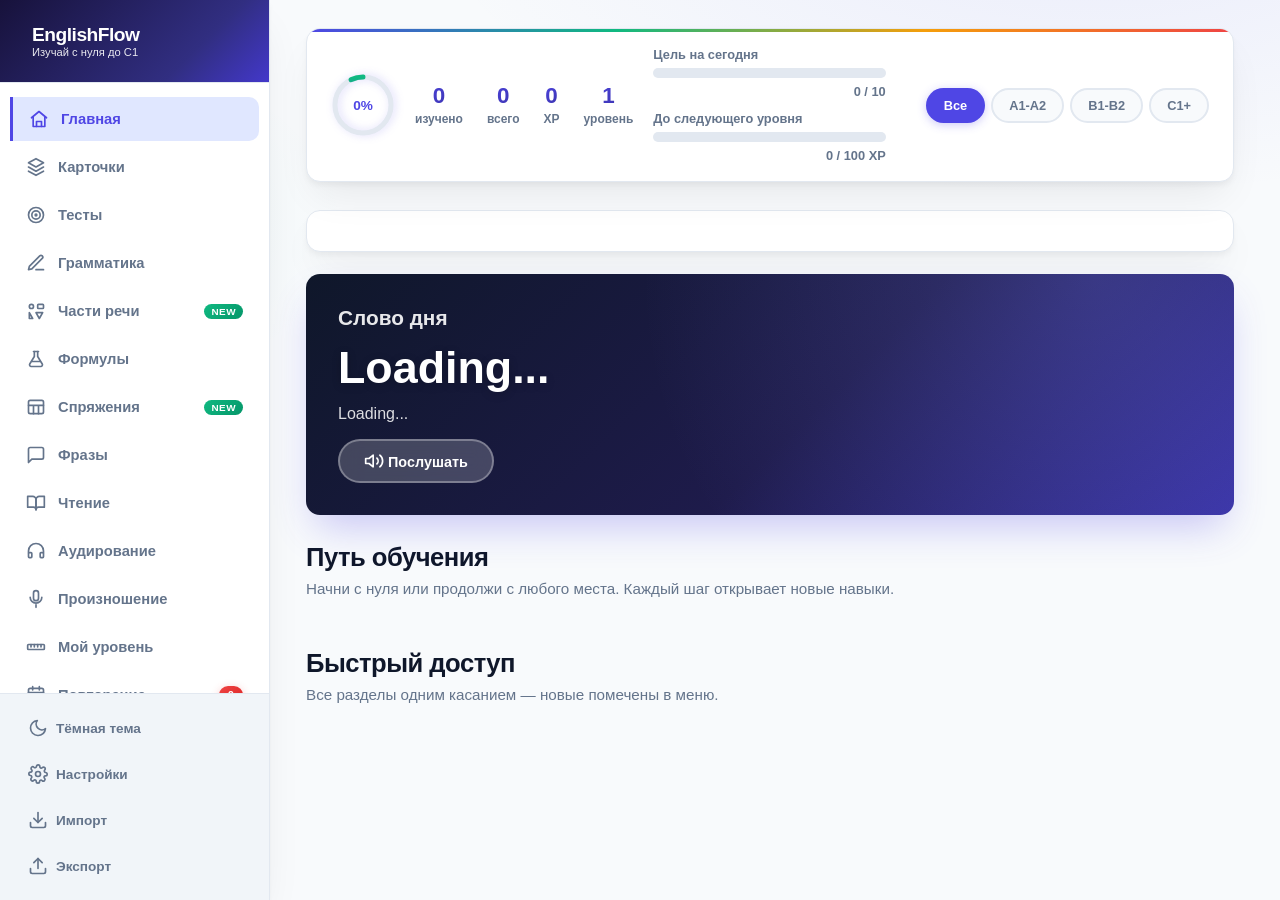
==== index (2).html @ c8889cd7 "Add files via upload" ====
<!DOCTYPE html>
<html lang="ru">
<head>
<meta charset="UTF-8">
<meta name="viewport" content="width=device-width, initial-scale=1.0, maximum-scale=1.0, user-scalable=no">
<title>EnglishFlow Pro — Изучай с нуля до C1</title>
<meta name="theme-color" content="#4f46e5">
<meta name="apple-mobile-web-app-capable" content="yes">
<link rel="manifest" href="[data-uri]">
<style>
:root {
  --bg: #f8fafc; --surface: #ffffff; --surface-hover: #f1f5f9; --border: #e2e8f0;
  --text: #0f172a; --text-secondary: #64748b; --accent: #4f46e5; --accent-light: #e0e7ff;
  --accent-dark: #3730a3; --success: #10b981; --success-light: #d1fae5; --warning: #f59e0b;
  --warning-light: #fef3c7; --danger: #ef4444; --danger-light: #fee2e2; --info: #3b82f6;
  --shadow: 0 4px 6px -1px rgba(0,0,0,0.05), 0 20px 40px -10px rgba(0,0,0,0.08);
  --shadow-lg: 0 12px 32px -12px rgba(0,0,0,0.12); --radius: 14px; --radius-sm: 10px;
  --transition: all 0.25s cubic-bezier(0.4, 0, 0.2, 1);
}
[data-theme="dark"] {
  --bg: #0b1120; --surface: #1e293b; --surface-hover: #334155; --border: #334155;
  --text: #f8fafc; --text-secondary: #94a3b8; --accent: #818cf8; --accent-light: rgba(129,140,248,0.15);
  --accent-dark: #6366f1; --success: #34d399; --success-light: rgba(52,211,153,0.15);
  --warning: #fbbf24; --warning-light: rgba(251,191,36,0.15); --danger: #f87171;
  --danger-light: rgba(248,113,113,0.15); --info: #60a5fa;
  --shadow: 0 4px 6px -1px rgba(0,0,0,0.3), 0 20px 40px -10px rgba(0,0,0,0.4);
  --shadow-lg: 0 20px 50px -12px rgba(0,0,0,0.5);
}
* { margin: 0; padding: 0; box-sizing: border-box; }
html { font-size: 16px; scroll-behavior: smooth; }
body {
  font-family: -apple-system, BlinkMacSystemFont, "Segoe UI", Roboto, "Helvetica Neue", Arial, sans-serif;
  background: var(--bg); color: var(--text); min-height: 100vh; overflow-x: hidden;
  transition: background 0.4s, color 0.4s;
}
#app { display: flex; min-height: 100vh; }

/* Sidebar */
.sidebar {
  width: 270px; background: var(--surface); border-right: 1px solid var(--border);
  display: flex; flex-direction: column; position: fixed; height: 100vh; z-index: 100;
  transition: transform 0.35s cubic-bezier(0.4,0,0.2,1); box-shadow: var(--shadow);
}
.sidebar-brand {
  padding: 24px 20px; display: flex; align-items: center; gap: 12px;
  border-bottom: 1px solid var(--border); background: linear-gradient(135deg, #17123b 0%, #312e81 70%, #4338ca 100%);
  color: white;
}
.brand-icon { font-size: 1.6rem; filter: drop-shadow(0 2px 4px rgba(0,0,0,0.2)); }
.brand-text { font-size: 1.2rem; font-weight: 800; letter-spacing: -0.5px; }
.brand-sub { font-size: 0.7rem; opacity: 0.9; font-weight: 500; }

.nav-links { padding: 14px 10px; flex: 1; overflow-y: auto; }
.nav-link {
  width: 100%; display: flex; align-items: center; gap: 12px; padding: 12px 16px;
  border-radius: var(--radius-sm); border: none; background: transparent;
  color: var(--text-secondary); font-size: 0.92rem; font-weight: 600; cursor: pointer;
  margin-bottom: 4px; transition: var(--transition); position: relative;
}
.nav-link:hover { background: var(--surface-hover); color: var(--text); transform: translateX(4px); }
.nav-link.active { background: var(--accent-light); color: var(--accent); border-left: 3px solid var(--accent); border-radius: 0 var(--radius-sm) var(--radius-sm) 0; }
.nav-link .nav-emoji { font-size: 1.1rem; width: 24px; text-align: center; }
.badge {
  margin-left: auto; background: linear-gradient(135deg, var(--danger), #dc2626);
  color: white; font-size: 0.7rem; padding: 3px 9px; border-radius: 20px; font-weight: 700;
  box-shadow: 0 2px 8px rgba(239,68,68,0.3); animation: pulse 2s infinite;
}
@keyframes pulse { 0%,100%{transform:scale(1)} 50%{transform:scale(1.05)} }

.sidebar-footer {
  padding: 14px; border-top: 1px solid var(--border); display: flex; flex-direction: column; gap: 6px;
  background: var(--surface-hover);
}
.btn-ghost {
  background: transparent; border: none; color: var(--text-secondary); padding: 10px 14px;
  border-radius: var(--radius-sm); font-size: 0.85rem; cursor: pointer; text-align: left;
  transition: var(--transition); font-weight: 600; display: flex; align-items: center; gap: 8px;
}
.btn-ghost:hover { background: var(--surface); color: var(--text); box-shadow: var(--shadow); }

/* Mobile Header */
.mobile-header {
  display: none; position: fixed; top: 0; left: 0; right: 0; height: 60px;
  background: var(--surface); border-bottom: 1px solid var(--border); align-items: center;
  padding: 0 18px; z-index: 90; justify-content: space-between; backdrop-filter: blur(10px);
}
.menu-toggle { background: none; border: none; font-size: 1.5rem; color: var(--text); cursor: pointer; }
.mobile-title { font-weight: 800; font-size: 1.1rem; background: linear-gradient(135deg, var(--accent), var(--accent-dark)); -webkit-background-clip: text; -webkit-text-fill-color: transparent; }
.streak-display { font-weight: 800; color: var(--warning); font-size: 1.1rem; display: flex; align-items: center; gap: 4px; }
.xp-display { font-weight: 800; color: var(--accent); font-size: 0.9rem; background: var(--accent-light); padding: 4px 10px; border-radius: 20px; }

/* Main Content */
.main-content { flex: 1; margin-left: 270px; padding: 28px 36px; max-width: 1000px; }

/* Top Bar */
.top-bar {
  display: flex; align-items: center; gap: 20px; margin-bottom: 28px; padding: 18px 24px;
  background: var(--surface); border-radius: var(--radius); border: 1px solid var(--border);
  box-shadow: var(--shadow); flex-wrap: wrap; position: relative; overflow: hidden;
}
.top-bar::before {
  content: ''; position: absolute; top: 0; left: 0; right: 0; height: 3px;
  background: linear-gradient(90deg, var(--accent), var(--success), var(--warning), var(--danger));
}
@keyframes gradientFlow { 0%{background-position:0% 50%} 100%{background-position:200% 50%} }

.progress-ring-wrapper { position: relative; width: 64px; height: 64px; flex-shrink: 0; }
.progress-ring { transform: rotate(-90deg); filter: drop-shadow(0 2px 4px rgba(79,70,229,0.2)); }
.progress-ring-bg { fill: none; stroke: var(--border); stroke-width: 5; }
.progress-ring-fill { fill: none; stroke: url(#grad1); stroke-width: 5; stroke-linecap: round;
  stroke-dasharray: 163.36; stroke-dashoffset: 163.36; transition: stroke-dashoffset 0.8s cubic-bezier(0.4,0,0.2,1); }
.progress-ring-text { position: absolute; top: 50%; left: 50%; transform: translate(-50%, -50%);
  font-size: 0.85rem; font-weight: 800; color: var(--accent); }

.stats-mini { display: flex; gap: 24px; }
.stats-mini div { text-align: center; }
.stats-mini strong { display: block; font-size: 1.4rem; background: linear-gradient(135deg, var(--accent), var(--accent-dark)); -webkit-background-clip: text; -webkit-text-fill-color: transparent; }
.stats-mini span { font-size: 0.75rem; color: var(--text-secondary); font-weight: 600; }

.daily-goal { flex: 1; min-width: 140px; }
.goal-label { font-size: 0.8rem; color: var(--text-secondary); margin-bottom: 6px; font-weight: 600; }
.goal-bar { height: 10px; background: var(--border); border-radius: 5px; overflow: hidden; position: relative; }
.goal-fill { height: 100%; background: linear-gradient(90deg, var(--accent), var(--success)); width: 0%; transition: width 0.6s ease; border-radius: 5px; position: relative; }
.goal-fill::after { content: none; }
@keyframes shimmer { 0%{transform:translateX(0)} 100%{transform:translateX(100px)} }
.goal-text { font-size: 0.8rem; color: var(--text-secondary); margin-top: 6px; text-align: right; font-weight: 600; }

.level-selector { display: flex; gap: 6px; flex-wrap: wrap; }
.level-btn {
  padding: 8px 16px; border-radius: 24px; border: 2px solid var(--border); background: var(--bg);
  color: var(--text-secondary); font-size: 0.8rem; font-weight: 700; cursor: pointer;
  transition: var(--transition);
}
.level-btn:hover { border-color: var(--accent); color: var(--accent); transform: translateY(-2px); box-shadow: 0 4px 12px rgba(79,70,229,0.15); }
.level-btn.active { background: var(--accent); color: white; border-color: transparent; box-shadow: 0 2px 10px rgba(79,70,229,0.28); }

.hearts-display { display: flex; gap: 3px; align-items: center; font-size: 1.2rem; }
.heart { transition: transform 0.2s; }
.heart.lost { filter: grayscale(1); opacity: 0.3; }

/* Views */
.view { display: none; animation: viewIn 0.4s cubic-bezier(0.4,0,0.2,1); }
.view.active { display: block; }
@keyframes viewIn { from { opacity: 0; transform: translateY(16px) scale(0.98); } to { opacity: 1; transform: translateY(0) scale(1); } }

.section-title { font-size: 1.6rem; font-weight: 800; margin-bottom: 8px; letter-spacing: -0.5px; }
.section-desc { color: var(--text-secondary); margin-bottom: 24px; font-size: 0.95rem; font-weight: 500; }

/* Hero / Word of Day */
.hero-card {
  background: radial-gradient(circle at 85% 0%, rgba(129,140,248,0.22), transparent 55%), linear-gradient(135deg, #0f172a 0%, #1e1b4b 55%, #3730a3 100%);
  border-radius: var(--radius); padding: 32px; color: white; margin-bottom: 28px;
  box-shadow: 0 20px 40px -10px rgba(79,70,229,0.3); position: relative; overflow: hidden;
}
.hero-card::before {
  content: ''; position: absolute; top: -20px; right: -20px; font-size: 8rem; opacity: 0.1;
}
.hero-title { font-size: 1.3rem; font-weight: 700; margin-bottom: 4px; opacity: 0.9; }
.hero-word { font-size: 2.8rem; font-weight: 800; margin: 12px 0; text-shadow: 0 2px 10px rgba(0,0,0,0.2); }
.hero-meta { font-size: 1rem; opacity: 0.85; margin-bottom: 16px; }
.hero-btn {
  background: rgba(255,255,255,0.2); border: 2px solid rgba(255,255,255,0.3); color: white;
  padding: 10px 24px; border-radius: 24px; font-weight: 700; cursor: pointer; backdrop-filter: blur(10px);
  transition: var(--transition); font-size: 0.9rem;
}
.hero-btn:hover { background: rgba(255,255,255,0.3); transform: translateY(-2px); box-shadow: 0 8px 20px rgba(0,0,0,0.2); }

/* Study Path */
.path-container { display: flex; flex-direction: column; gap: 0; margin-bottom: 28px; }
.path-step {
  display: flex; align-items: flex-start; gap: 16px; padding: 16px 20px;
  background: var(--surface); border: 1px solid var(--border); border-radius: var(--radius-sm);
  margin-bottom: 8px; transition: var(--transition); cursor: pointer; position: relative;
}
.path-step:hover { border-color: var(--accent); transform: translateX(6px); box-shadow: var(--shadow); }
.path-step.completed { border-left: 4px solid var(--success); opacity: 0.7; }
.path-step.active { border-left: 4px solid var(--accent); box-shadow: 0 0 0 2px var(--accent-light); }
.path-step.locked { opacity: 0.5; pointer-events: none; }
.path-num {
  width: 36px; height: 36px; border-radius: 50%; background: var(--accent-light); color: var(--accent);
  display: flex; align-items: center; justify-content: center; font-weight: 800; font-size: 0.9rem; flex-shrink: 0;
}
.path-step.completed .path-num { background: var(--success); color: white; }
.path-content h4 { font-size: 1rem; margin-bottom: 2px; }
.path-content p { font-size: 0.85rem; color: var(--text-secondary); }
.path-arrow { margin-left: auto; font-size: 1.2rem; color: var(--text-secondary); }

/* Flashcards */
.flashcard-scene { perspective: 1200px; width: 100%; max-width: 520px; height: 340px; margin: 0 auto 20px; cursor: pointer; }
.flashcard {
  width: 100%; height: 100%; position: relative; transform-style: preserve-3d;
  transition: transform 0.6s cubic-bezier(0.4, 0, 0.2, 1);
}
.flashcard.flipped { transform: rotateY(180deg); }
.flashcard-face {
  position: absolute; width: 100%; height: 100%; backface-visibility: hidden;
  background: var(--surface); border: 1px solid var(--border); border-radius: var(--radius);
  box-shadow: var(--shadow-lg); display: flex; flex-direction: column;
  justify-content: center; align-items: center; padding: 32px; text-align: center;
}
.flashcard-face.back { transform: rotateY(180deg); }

.fc-category { position: absolute; top: 18px; left: 20px; font-size: 0.75rem; font-weight: 700;
  padding: 5px 12px; background: var(--accent-light); color: var(--accent); border-radius: 20px; }
.fc-srs { position: absolute; top: 18px; right: 20px; font-size: 0.75rem; font-weight: 700;
  padding: 5px 12px; border-radius: 20px; }
.fc-srs.lvl-0 { background: var(--danger-light); color: var(--danger); }
.fc-srs.lvl-1 { background: var(--warning-light); color: var(--warning); }
.fc-srs.lvl-2 { background: var(--accent-light); color: var(--accent); }
.fc-srs.lvl-3 { background: var(--success-light); color: var(--success); }

.fc-word { font-size: 2.6rem; font-weight: 800; margin-bottom: 10px; letter-spacing: -0.5px; }
.fc-transcription { font-size: 1.15rem; color: var(--text-secondary); font-family: Georgia, serif; margin-bottom: 6px; }
.fc-phonetics { font-size: 1rem; color: var(--accent); font-weight: 600; background: var(--accent-light); padding: 4px 12px; border-radius: 20px; }
.fc-translation { font-size: 2.2rem; font-weight: 800; margin-bottom: 10px; }
.fc-example { font-size: 0.95rem; color: var(--text-secondary); font-style: italic; max-width: 90%; line-height: 1.5; }

.btn-audio {
  margin-top: 18px; background: var(--bg); border: 2px solid var(--border); color: var(--text);
  padding: 10px 22px; border-radius: 28px; font-size: 0.9rem; cursor: pointer;
  display: inline-flex; align-items: center; gap: 8px; font-weight: 700;
  transition: var(--transition);
}
.btn-audio:hover { border-color: var(--accent); color: var(--accent); transform: scale(1.08); box-shadow: 0 4px 15px rgba(79,70,229,0.15); }
.btn-audio:active { transform: scale(0.95); }

.hint { text-align: center; font-size: 0.85rem; color: var(--text-secondary); margin-bottom: 18px; font-weight: 500; }

.fc-controls { display: grid; grid-template-columns: repeat(4, 1fr); gap: 12px; max-width: 520px; margin: 0 auto 14px; }
.btn-srs {
  padding: 16px 10px; border: none; border-radius: var(--radius-sm); font-weight: 800;
  font-size: 0.9rem; cursor: pointer; transition: var(--transition); position: relative; overflow: hidden;
}
.btn-srs::after {
  content: ''; position: absolute; top: 50%; left: 50%; width: 0; height: 0; background: rgba(255,255,255,0.3);
  border-radius: 50%; transform: translate(-50%, -50%); transition: width 0.4s, height 0.4s;
}
.btn-srs:active::after { width: 200px; height: 200px; }
.btn-srs:hover { transform: translateY(-2px); box-shadow: var(--shadow); }
.btn-again { background: linear-gradient(135deg, var(--danger), #dc2626); color: white; }
.btn-hard { background: linear-gradient(135deg, var(--warning), #d97706); color: white; }
.btn-good { background: linear-gradient(135deg, var(--accent), var(--accent-dark)); color: white; }
.btn-easy { background: linear-gradient(135deg, var(--success), #059669); color: white; }

.fc-nav { display: flex; justify-content: center; gap: 14px; margin-top: 14px; }
.btn-icon {
  width: 48px; height: 48px; border-radius: 14px; border: 2px solid var(--border);
  background: var(--surface); color: var(--text); font-size: 1.1rem; cursor: pointer;
  display: flex; align-items: center; justify-content: center; transition: var(--transition);
}
.btn-icon:hover { border-color: var(--accent); color: var(--accent); transform: translateY(-2px); box-shadow: var(--shadow); }

/* Quiz */
.quiz-modes { display: flex; gap: 10px; margin-bottom: 24px; flex-wrap: wrap; }
.quiz-mode {
  padding: 10px 18px; border-radius: var(--radius-sm); border: 2px solid var(--border);
  background: var(--surface); color: var(--text-secondary); font-weight: 700; font-size: 0.88rem;
  cursor: pointer; transition: var(--transition);
}
.quiz-mode.active { background: linear-gradient(135deg, var(--accent), var(--accent-dark)); color: white; border-color: transparent; box-shadow: 0 4px 15px rgba(79,70,229,0.3); }
.quiz-mode:hover:not(.active) { border-color: var(--accent); color: var(--accent); transform: translateY(-2px); }

.quiz-card {
  background: var(--surface); border: 1px solid var(--border); border-radius: var(--radius);
  padding: 32px; box-shadow: var(--shadow); max-width: 640px; margin: 0 auto; position: relative; overflow: hidden;
}
.quiz-card::before {
  content: ''; position: absolute; top: 0; left: 0; right: 0; height: 4px;
  background: linear-gradient(90deg, var(--accent), var(--success));
}

.quiz-header { display: flex; justify-content: space-between; margin-bottom: 24px; align-items: center; }
.quiz-category { font-size: 0.8rem; font-weight: 700; padding: 5px 12px; background: var(--accent-light); color: var(--accent); border-radius: 20px; }
.quiz-counter { font-size: 0.85rem; color: var(--text-secondary); font-weight: 700; }

.quiz-body { text-align: center; margin-bottom: 28px; }
.quiz-word { font-size: 2.4rem; font-weight: 800; background: linear-gradient(135deg, var(--accent), var(--accent-dark)); -webkit-background-clip: text; -webkit-text-fill-color: transparent; }
.quiz-prompt { font-size: 1.1rem; color: var(--text-secondary); margin-bottom: 14px; font-weight: 500; }

.quiz-options { display: grid; gap: 12px; }
.option-btn {
  padding: 16px 20px; border: 2px solid var(--border); background: var(--bg);
  border-radius: var(--radius-sm); color: var(--text); font-size: 1.05rem; font-weight: 600;
  cursor: pointer; text-align: left; transition: var(--transition); position: relative; overflow: hidden;
}
.option-btn::before {
  content: ''; position: absolute; left: 0; top: 0; bottom: 0; width: 0; background: var(--accent-light);
  transition: width 0.3s; z-index: 0;
}
.option-btn:hover::before { width: 100%; }
.option-btn:hover { border-color: var(--accent); transform: translateX(4px); }
.option-btn.correct { background: linear-gradient(135deg, var(--success), #059669) !important; color: white !important; border-color: var(--success); transform: scale(1.02); }
.option-btn.wrong { background: linear-gradient(135deg, var(--danger), #dc2626) !important; color: white !important; border-color: var(--danger); animation: shake 0.4s; }
.option-btn.disabled { opacity: 0.6; pointer-events: none; }
@keyframes shake { 0%,100%{transform:translateX(0)} 25%{transform:translateX(-8px)} 75%{transform:translateX(8px)} }

.quiz-type { display: flex; gap: 12px; margin-top: 18px; }
.type-input {
  flex: 1; padding: 14px 18px; border: 2px solid var(--border); border-radius: var(--radius-sm);
  background: var(--bg); color: var(--text); font-size: 1.05rem; outline: none; font-weight: 600;
  transition: var(--transition);
}
.type-input:focus { border-color: var(--accent); box-shadow: 0 0 0 4px var(--accent-light); }
.btn-primary {
  padding: 14px 28px; background: linear-gradient(135deg, var(--accent), var(--accent-dark));
  color: white; border: none; border-radius: var(--radius-sm); font-weight: 800; font-size: 0.95rem;
  cursor: pointer; transition: var(--transition); box-shadow: 0 4px 15px rgba(79,70,229,0.3);
}
.btn-primary:hover { transform: translateY(-2px); box-shadow: 0 8px 25px rgba(79,70,229,0.4); }
.btn-primary:active { transform: translateY(0); }

.quiz-feedback { text-align: center; padding: 14px; border-radius: var(--radius-sm); margin: 18px auto 0; max-width: 640px; font-weight: 700; font-size: 1.05rem; animation: popIn 0.3s; }
.quiz-feedback.correct { background: var(--success-light); color: var(--success); border: 2px solid var(--success); }
.quiz-feedback.wrong { background: var(--danger-light); color: var(--danger); border: 2px solid var(--danger); }
@keyframes popIn { from { transform: scale(0.9); opacity: 0; } to { transform: scale(1); opacity: 1; } }

/* Phrases */
.phrase-card {
  background: var(--surface); border: 1px solid var(--border); border-radius: var(--radius);
  padding: 24px; margin-bottom: 14px; box-shadow: var(--shadow); transition: var(--transition);
  cursor: pointer; position: relative; overflow: hidden;
}
.phrase-card:hover { border-color: var(--accent); transform: translateX(8px) translateY(-2px); box-shadow: var(--shadow-lg); }
.phrase-card::before {
  content: ''; position: absolute; left: 0; top: 0; bottom: 0; width: 4px; background: linear-gradient(180deg, var(--accent), var(--accent-dark)); opacity: 0; transition: opacity 0.3s;
}
.phrase-card:hover::before { opacity: 1; }
.phrase-header { display: flex; justify-content: space-between; align-items: center; margin-bottom: 10px; }
.phrase-en { font-size: 1.4rem; font-weight: 800; color: var(--accent); }
.phrase-ru { font-size: 1.05rem; color: var(--text); margin-bottom: 10px; font-weight: 600; }
.phrase-example { font-size: 0.95rem; color: var(--text-secondary); font-style: italic; border-left: 3px solid var(--accent); padding-left: 14px; line-height: 1.5; }

/* Formulas / Grammar */
.formula-grid { display: grid; grid-template-columns: repeat(auto-fit, minmax(300px, 1fr)); gap: 18px; }
.formula-card {
  background: var(--surface); border: 1px solid var(--border); border-radius: var(--radius);
  padding: 24px; box-shadow: var(--shadow); transition: var(--transition); position: relative; overflow: hidden;
}
.formula-card:hover { border-color: var(--accent); transform: translateY(-4px); box-shadow: var(--shadow-lg); }
.formula-card::after {
  content: ''; position: absolute; top: 0; right: 0; width: 60px; height: 60px;
  background: linear-gradient(135deg, var(--accent-light), transparent); opacity: 0.5; border-radius: 0 0 0 60px;
}
.formula-title { font-size: 0.85rem; text-transform: uppercase; letter-spacing: 1.5px; color: var(--accent); font-weight: 800; margin-bottom: 10px; }
.formula-name { font-size: 1.2rem; font-weight: 800; margin-bottom: 8px; color: var(--text); }
.formula-formula {
  font-family: 'Courier New', monospace; font-size: 1.05rem; background: var(--bg); padding: 14px;
  border-radius: var(--radius-sm); border-left: 4px solid var(--accent); color: var(--text); margin-bottom: 10px; font-weight: 700;
}
.formula-desc { font-size: 0.9rem; color: var(--text-secondary); line-height: 1.6; }
.formula-example { font-size: 0.85rem; color: var(--accent); font-weight: 600; margin-top: 8px; font-style: italic; }

/* Reading */
.reading-card {
  background: var(--surface); border: 1px solid var(--border); border-radius: var(--radius);
  padding: 28px; box-shadow: var(--shadow); margin-bottom: 18px; position: relative;
}
.reading-title { font-size: 1.5rem; font-weight: 800; margin-bottom: 4px; color: var(--accent); }
.reading-author { font-size: 0.9rem; color: var(--text-secondary); margin-bottom: 18px; font-weight: 600; }
.reading-text { line-height: 1.9; font-size: 1.1rem; color: var(--text); }
.reading-text .hl {
  border-bottom: 2px dotted var(--accent); cursor: help; transition: all 0.2s; font-weight: 600; color: var(--accent);
  position: relative;
}
.reading-text .hl:hover { background: var(--accent-light); border-radius: 4px; padding: 0 4px; }

/* Grammar Exercises */
.g-exercise {
  background: var(--surface); border: 1px solid var(--border); border-radius: var(--radius);
  padding: 24px; margin-bottom: 16px; box-shadow: var(--shadow);
}
.g-exercise-title { font-size: 1.1rem; font-weight: 800; margin-bottom: 12px; color: var(--accent); }
.g-exercise-text { font-size: 1rem; line-height: 1.8; margin-bottom: 16px; }
.g-exercise-text .blank {
  display: inline-block; min-width: 80px; border-bottom: 2px solid var(--accent); text-align: center;
  font-weight: 700; color: var(--accent); cursor: pointer; padding: 0 8px;
}
.g-exercise-text .blank.filled { color: var(--success); border-color: var(--success); }
.g-exercise-text .blank.wrong { color: var(--danger); border-color: var(--danger); animation: shake 0.3s; }
.g-choices { display: flex; gap: 10px; flex-wrap: wrap; }
.g-choice {
  padding: 8px 16px; background: var(--bg); border: 2px solid var(--border); border-radius: 20px;
  font-weight: 600; cursor: pointer; transition: var(--transition); font-size: 0.9rem;
}
.g-choice:hover { border-color: var(--accent); background: var(--accent-light); color: var(--accent); transform: translateY(-2px); }

/* Placement Test */
.placement-container { max-width: 640px; margin: 0 auto; }
.placement-progress { height: 6px; background: var(--border); border-radius: 3px; margin-bottom: 24px; overflow: hidden; }
.placement-progress-fill { height: 100%; background: linear-gradient(90deg, var(--accent), var(--success)); transition: width 0.4s; border-radius: 3px; }
.placement-question { font-size: 1.3rem; font-weight: 700; margin-bottom: 20px; text-align: center; }
.placement-result {
  text-align: center; padding: 40px; background: var(--surface); border-radius: var(--radius); box-shadow: var(--shadow);
}
.placement-result .level-badge {
  display: inline-block; padding: 12px 32px; border-radius: 30px; font-size: 1.5rem; font-weight: 800; color: white;
  margin-bottom: 16px; box-shadow: var(--shadow-lg);
}
.level-a1 { background: linear-gradient(135deg, #10b981, #059669); }
.level-a2 { background: linear-gradient(135deg, #3b82f6, #2563eb); }
.level-b1 { background: linear-gradient(135deg, #f59e0b, #d97706); }
.level-b2 { background: linear-gradient(135deg, #8b5cf6, #7c3aed); }
.level-c1 { background: linear-gradient(135deg, #ef4444, #dc2626); }

/* Listening */
.listen-card {
  background: var(--surface); border: 1px solid var(--border); border-radius: var(--radius);
  padding: 32px; box-shadow: var(--shadow); max-width: 600px; margin: 0 auto; text-align: center;
}
.listen-wave { display: flex; align-items: center; justify-content: center; gap: 4px; height: 60px; margin: 20px 0; }
.listen-bar { width: 6px; background: linear-gradient(180deg, var(--accent), var(--accent-dark)); border-radius: 3px; animation: wave 1s ease-in-out infinite; }
.listen-bar:nth-child(1) { height: 20px; animation-delay: 0s; }
.listen-bar:nth-child(2) { height: 40px; animation-delay: 0.1s; }
.listen-bar:nth-child(3) { height: 30px; animation-delay: 0.2s; }
.listen-bar:nth-child(4) { height: 50px; animation-delay: 0.3s; }
.listen-bar:nth-child(5) { height: 25px; animation-delay: 0.4s; }
.listen-bar:nth-child(6) { height: 45px; animation-delay: 0.5s; }
.listen-bar:nth-child(7) { height: 35px; animation-delay: 0.6s; }
@keyframes wave { 0%,100%{transform:scaleY(1)} 50%{transform:scaleY(0.5)} }

/* Pronunciation */
.mic-btn {
  width: 80px; height: 80px; border-radius: 50%; border: 4px solid var(--accent);
  background: var(--surface); color: var(--accent); font-size: 2rem; cursor: pointer;
  display: flex; align-items: center; justify-content: center; margin: 20px auto;
  transition: var(--transition); box-shadow: 0 4px 20px rgba(79,70,229,0.2);
}
.mic-btn:hover { transform: scale(1.1); box-shadow: 0 8px 30px rgba(79,70,229,0.3); }
.mic-btn.recording { background: var(--danger); color: white; border-color: var(--danger); animation: pulse-red 1s infinite; }
@keyframes pulse-red { 0%,100%{box-shadow:0 0 0 0 rgba(239,68,68,0.4)} 50%{box-shadow:0 0 0 20px rgba(239,68,68,0)} }

/* Achievements */
.achieve-grid { display: grid; grid-template-columns: repeat(auto-fill, minmax(140px, 1fr)); gap: 14px; }
.achieve-card {
  background: var(--surface); border: 2px solid var(--border); border-radius: var(--radius-sm);
  padding: 20px 10px; text-align: center; transition: var(--transition); position: relative;
}
.achieve-card.unlocked { border-color: var(--success); box-shadow: 0 4px 15px rgba(16,185,129,0.15); }
.achieve-card:hover { transform: translateY(-4px); box-shadow: var(--shadow); }
.achieve-icon { font-size: 2.5rem; margin-bottom: 8px; filter: grayscale(1); opacity: 0.5; transition: var(--transition); }
.achieve-card.unlocked .achieve-icon { filter: grayscale(0); opacity: 1; transform: scale(1.1); }
.achieve-name { font-size: 0.8rem; font-weight: 700; color: var(--text); }
.achieve-desc { font-size: 0.7rem; color: var(--text-secondary); margin-top: 4px; }

/* Review */
.review-list { display: flex; flex-direction: column; gap: 10px; }
.review-item {
  background: var(--surface); border: 1px solid var(--border); border-radius: var(--radius-sm);
  padding: 16px 20px; display: flex; justify-content: space-between; align-items: center;
  transition: var(--transition);
}
.review-item:hover { border-color: var(--accent); transform: translateX(4px); }
.review-word { font-weight: 800; font-size: 1.05rem; }
.review-meta { font-size: 0.85rem; color: var(--text-secondary); font-weight: 500; }
.review-actions { display: flex; gap: 10px; }

/* Stats */
.stats-grid { display: grid; grid-template-columns: repeat(4, 1fr); gap: 18px; margin-bottom: 28px; }
.stat-card {
  background: var(--surface); border: 1px solid var(--border); border-radius: var(--radius);
  padding: 24px; text-align: center; box-shadow: var(--shadow); transition: var(--transition);
}
.stat-card:hover { transform: translateY(-4px); box-shadow: var(--shadow-lg); border-color: var(--accent); }
.stat-value { font-size: 2.2rem; font-weight: 800; background: linear-gradient(135deg, var(--accent), var(--accent-dark)); -webkit-background-clip: text; -webkit-text-fill-color: transparent; }
.stat-label { font-size: 0.85rem; color: var(--text-secondary); margin-top: 6px; font-weight: 600; }

.chart-container {
  background: var(--surface); border: 1px solid var(--border); border-radius: var(--radius);
  padding: 24px; margin-bottom: 24px; box-shadow: var(--shadow);
}
.chart-container h3 { font-size: 1.1rem; margin-bottom: 20px; font-weight: 700; }

/* List */
.list-toolbar { display: flex; gap: 14px; margin-bottom: 18px; }
.search-input {
  flex: 1; padding: 12px 18px; border: 2px solid var(--border); border-radius: var(--radius-sm);
  background: var(--surface); color: var(--text); font-size: 0.95rem; outline: none; font-weight: 500;
  transition: var(--transition);
}
.search-input:focus { border-color: var(--accent); box-shadow: 0 0 0 4px var(--accent-light); }
.filter-select {
  padding: 12px 16px; border: 2px solid var(--border); border-radius: var(--radius-sm);
  background: var(--surface); color: var(--text); font-size: 0.95rem; cursor: pointer; outline: none; font-weight: 600;
}

.word-list { display: flex; flex-direction: column; gap: 10px; }
.word-item {
  background: var(--surface); border: 1px solid var(--border); border-radius: var(--radius-sm);
  padding: 16px 20px; display: flex; justify-content: space-between; align-items: center;
  transition: var(--transition);
}
.word-item:hover { border-color: var(--accent); transform: translateX(4px); box-shadow: var(--shadow); }
.word-item-left { display: flex; flex-direction: column; gap: 4px; }
.word-item-en { font-weight: 800; font-size: 1.05rem; }
.word-item-trans { font-size: 0.9rem; color: var(--text-secondary); font-weight: 500; }
.word-item-right { display: flex; align-items: center; gap: 12px; }
.word-item-cat { font-size: 0.75rem; padding: 4px 12px; background: var(--accent-light); color: var(--accent); border-radius: 20px; font-weight: 700; }
.word-item-status { font-size: 0.8rem; font-weight: 700; }
.status-new { color: var(--text-secondary); }
.status-learning { color: var(--warning); }
.status-learned { color: var(--success); }

/* Modal / Onboarding */
.modal-overlay {
  display: none; position: fixed; inset: 0; background: rgba(0,0,0,0.6); z-index: 300;
  backdrop-filter: blur(8px); align-items: center; justify-content: center;
}
.modal-overlay.active { display: flex; }
.modal {
  background: var(--surface); border-radius: var(--radius); padding: 36px; max-width: 500px; width: 90%;
  box-shadow: var(--shadow-lg); animation: modalIn 0.4s cubic-bezier(0.4,0,0.2,1); text-align: center;
}
@keyframes modalIn { from { transform: scale(0.8) translateY(20px); opacity: 0; } to { transform: scale(1) translateY(0); opacity: 1; } }
.modal h2 { font-size: 1.5rem; margin-bottom: 12px; }
.modal p { color: var(--text-secondary); margin-bottom: 24px; line-height: 1.6; }
.modal-steps { display: flex; justify-content: center; gap: 8px; margin-bottom: 24px; }
.modal-step { width: 10px; height: 10px; border-radius: 50%; background: var(--border); transition: var(--transition); }
.modal-step.active { background: var(--accent); transform: scale(1.3); }

/* Confetti */
.confetti-container { position: fixed; inset: 0; pointer-events: none; z-index: 400; overflow: hidden; }
.confetti-piece { position: absolute; width: 10px; height: 10px; animation: confettiFall 3s ease-out forwards; }
@keyframes confettiFall {
  0% { transform: translateY(-10vh) rotate(0deg); opacity: 1; }
  100% { transform: translateY(110vh) rotate(720deg); opacity: 0; }
}

/* Overlay */
.overlay { display: none; position: fixed; inset: 0; background: rgba(0,0,0,0.4); z-index: 95; backdrop-filter: blur(2px); }
.overlay.active { display: block; }

/* Toast */
.toast-container { position: fixed; bottom: 24px; right: 24px; z-index: 200; display: flex; flex-direction: column; gap: 10px; }
.toast {
  background: var(--surface); border: 1px solid var(--border); border-radius: var(--radius-sm);
  padding: 14px 20px; box-shadow: var(--shadow-lg); font-size: 0.95rem; font-weight: 700;
  animation: toastIn 0.35s cubic-bezier(0.4,0,0.2,1); max-width: 320px; display: flex; align-items: center; gap: 10px;
}
.toast.success { border-left: 4px solid var(--success); }
.toast.error { border-left: 4px solid var(--danger); }
.toast.info { border-left: 4px solid var(--info); }
@keyframes toastIn { from { transform: translateX(100%) scale(0.9); opacity: 0; } to { transform: translateX(0) scale(1); opacity: 1; } }

/* Responsive */
@media (max-width: 768px) {
  .sidebar { transform: translateX(-100%); }
  .sidebar-brand { padding: 14px 16px; }
  .sidebar-brand .brand-icon { font-size: 1.2rem; }
  .sidebar-brand .brand-text { font-size: 1.05rem; }
  .nav-links { padding: 8px 8px; }
  .nav-link { padding: 8px 12px; font-size: .86rem; margin-bottom: 2px; gap: 10px; }
  .nav-svg { width: 18px; height: 18px; }
  .badge-new { font-size: .55rem; padding: 1px 6px; }
  .sidebar-footer { padding: 8px; gap: 2px; }
  .btn-ghost { padding: 7px 10px; font-size: .8rem; }
  .btn-svg { width: 17px; height: 17px; }
  .sidebar.open { transform: translateX(0); }
  .main-content { margin-left: 0; padding: 76px 16px 24px; max-width: 100%; }
  .mobile-header { display: flex; }
  .stats-grid { grid-template-columns: repeat(2, 1fr); }
  .fc-controls { grid-template-columns: repeat(2, 1fr); }
  .top-bar { flex-wrap: wrap; gap: 14px; }
  .flashcard-scene { height: 300px; }
  .fc-word { font-size: 2rem; }
  .formula-grid { grid-template-columns: 1fr; }
  .achieve-grid { grid-template-columns: repeat(2, 1fr); }
}


.nav-svg,.btn-svg{width:20px;height:20px;stroke:currentColor;fill:none;stroke-width:2;stroke-linecap:round;stroke-linejoin:round;flex-shrink:0}
.heart-svg{width:22px;height:22px;stroke-width:2}
.mic-btn svg{width:36px;height:36px}
.pos-grid{display:grid;grid-template-columns:repeat(auto-fill,minmax(200px,1fr));gap:14px;margin-bottom:6px}
.pos-card{background:var(--surface);border:1px solid var(--border);border-radius:var(--radius-sm);padding:18px;cursor:pointer;transition:var(--transition)}
.pos-card:hover{border-color:var(--accent);transform:translateY(-3px);box-shadow:var(--shadow)}
.pos-name{font-weight:800;font-size:1.15rem;color:var(--accent)}
.pos-ru{font-size:0.85rem;font-weight:700;color:var(--text-secondary);margin-bottom:8px}
.pos-def{font-size:0.9rem;margin-bottom:6px}
.pos-ex{font-size:0.85rem;color:var(--text-secondary);font-style:italic}
.pos-q{font-size:0.8rem;margin-top:6px;color:var(--accent);font-weight:700}
.tbv-item{background:var(--surface);border:1px solid var(--border);border-radius:var(--radius-sm);padding:14px 18px;margin-bottom:10px;display:flex;flex-wrap:wrap;gap:12px;align-items:center;justify-content:space-between}
.tbv-s{font-weight:700;font-size:1.05rem;flex:1;min-width:220px}
.tbv-btns{display:flex;gap:8px}
.tbv-fb{width:100%;font-size:0.9rem;font-weight:600;display:none}
.tbv-fb.ok{display:block;color:var(--success)}
.tbv-fb.no{display:block;color:var(--danger)}
.conj-table{width:100%;border-collapse:collapse;font-size:0.95rem}
.conj-table th,.conj-table td{padding:10px 12px;text-align:left;border-bottom:1px solid var(--border)}
.conj-table td:first-child,.conj-table th:first-child{white-space:nowrap}
.conj-table{min-width:520px}
.chart-container:has(.conj-table){overflow-x:auto}
.conj-table th{font-size:0.78rem;text-transform:uppercase;letter-spacing:1px;color:var(--accent)}
.conj-table tr:hover td{background:var(--surface-hover)}
@media (max-width:768px){.conj-table{font-size:0.85rem}.conj-table th,.conj-table td{padding:8px 6px}}


body { background-image: radial-gradient(1100px 480px at 85% -10%, rgba(99,102,241,.09), transparent 60%), radial-gradient(800px 380px at -10% 25%, rgba(16,185,129,.07), transparent 60%); background-attachment: fixed; }
[data-theme="dark"] body { background-image: radial-gradient(1100px 480px at 85% -10%, rgba(129,140,248,.10), transparent 60%), radial-gradient(800px 380px at -10% 25%, rgba(52,211,153,.08), transparent 60%); }
.badge-new { margin-left: auto; background: linear-gradient(135deg,#10b981,#059669); color: #fff; font-size: .62rem; padding: 2px 7px; border-radius: 12px; font-weight: 800; letter-spacing: .5px; }
.dash-greet { display: flex; justify-content: space-between; align-items: center; gap: 14px; background: var(--surface); border: 1px solid var(--border); border-radius: var(--radius); padding: 20px 24px; margin-bottom: 22px; box-shadow: var(--shadow); flex-wrap: wrap; }
.dash-greet h2 { font-size: 1.35rem; font-weight: 800; letter-spacing: -.5px; }
.dash-greet p { color: var(--text-secondary); font-size: .9rem; font-weight: 600; margin-top: 2px; text-transform: capitalize; }
.qa-grid { display: grid; grid-template-columns: repeat(auto-fill, minmax(150px, 1fr)); gap: 12px; margin-bottom: 28px; }
.qa-tile { background: var(--surface); border: 1px solid var(--border); border-radius: var(--radius-sm); padding: 18px 14px; display: flex; flex-direction: column; align-items: center; gap: 10px; cursor: pointer; transition: var(--transition); text-align: center; }
.qa-tile:hover { border-color: var(--accent); transform: translateY(-3px); box-shadow: var(--shadow); }
.qa-tile:active { transform: scale(.97); }
.qa-tile svg { width: 26px; height: 26px; color: var(--accent); }
.qa-tile span { font-size: .85rem; font-weight: 700; }

@keyframes rise { from { opacity: 0; transform: translateY(14px); } to { opacity: 1; transform: translateY(0); } }
.path-step,.qa-tile,.pos-card,.formula-card,.word-item,.phrase-card,.achieve-card,.g-exercise,.review-item { animation: rise .35s ease both; }
.path-step:nth-child(2),.qa-tile:nth-child(2),.pos-card:nth-child(2),.formula-card:nth-child(2),.word-item:nth-child(2),.phrase-card:nth-child(2),.achieve-card:nth-child(2),.g-exercise:nth-child(2),.review-item:nth-child(2) { animation-delay: 0.05s; }
.path-step:nth-child(3),.qa-tile:nth-child(3),.pos-card:nth-child(3),.formula-card:nth-child(3),.word-item:nth-child(3),.phrase-card:nth-child(3),.achieve-card:nth-child(3),.g-exercise:nth-child(3),.review-item:nth-child(3) { animation-delay: 0.1s; }
.path-step:nth-child(4),.qa-tile:nth-child(4),.pos-card:nth-child(4),.formula-card:nth-child(4),.word-item:nth-child(4),.phrase-card:nth-child(4),.achieve-card:nth-child(4),.g-exercise:nth-child(4),.review-item:nth-child(4) { animation-delay: 0.15s; }
.path-step:nth-child(5),.qa-tile:nth-child(5),.pos-card:nth-child(5),.formula-card:nth-child(5),.word-item:nth-child(5),.phrase-card:nth-child(5),.achieve-card:nth-child(5),.g-exercise:nth-child(5),.review-item:nth-child(5) { animation-delay: 0.2s; }
.path-step:nth-child(6),.qa-tile:nth-child(6),.pos-card:nth-child(6),.formula-card:nth-child(6),.word-item:nth-child(6),.phrase-card:nth-child(6),.achieve-card:nth-child(6),.g-exercise:nth-child(6),.review-item:nth-child(6) { animation-delay: 0.25s; }
.path-step:nth-child(7),.qa-tile:nth-child(7),.pos-card:nth-child(7),.formula-card:nth-child(7),.word-item:nth-child(7),.phrase-card:nth-child(7),.achieve-card:nth-child(7),.g-exercise:nth-child(7),.review-item:nth-child(7) { animation-delay: 0.3s; }
.path-step:nth-child(8),.qa-tile:nth-child(8),.pos-card:nth-child(8),.formula-card:nth-child(8),.word-item:nth-child(8),.phrase-card:nth-child(8),.achieve-card:nth-child(8),.g-exercise:nth-child(8),.review-item:nth-child(8) { animation-delay: 0.35s; }
.wk-dots { display: flex; gap: 7px; margin-top: 12px; }
.wk-dot { width: 10px; height: 10px; border-radius: 50%; background: var(--border); transition: var(--transition); }
.wk-dot.on { background: var(--success); box-shadow: 0 0 8px rgba(16,185,129,.5); }

body { -webkit-tap-highlight-color: transparent; user-select: none; -webkit-user-select: none; -webkit-touch-callout: none; }
input, textarea { user-select: text; -webkit-user-select: text; }

.hidden { display: none !important; }
</style>
</head>
<body>

<svg width="0" height="0" style="position:absolute">
  <defs>
    <linearGradient id="grad1" x1="0%" y1="0%" x2="100%" y2="0%">
      <stop offset="0%" style="stop-color:#4f46e5;stop-opacity:1" />
      <stop offset="100%" style="stop-color:#10b981;stop-opacity:1" />
    </linearGradient>
    <symbol id="i-home" viewBox="0 0 24 24"><path d="M3 10.5 12 3l9 7.5"/><path d="M5 9.5V21h14V9.5"/><path d="M9 21v-6h6v6"/></symbol>
    <symbol id="i-layers" viewBox="0 0 24 24"><path d="m12 2 9 5-9 5-9-5 9-5z"/><path d="m3 12 9 5 9-5"/><path d="m3 17 9 5 9-5"/></symbol>
    <symbol id="i-target" viewBox="0 0 24 24"><circle cx="12" cy="12" r="9"/><circle cx="12" cy="12" r="5"/><circle cx="12" cy="12" r="1"/></symbol>
    <symbol id="i-pen" viewBox="0 0 24 24"><path d="M12 20h9"/><path d="M16.5 3.5a2.1 2.1 0 0 1 3 3L7 19l-4 1 1-4z"/></symbol>
    <symbol id="i-chat" viewBox="0 0 24 24"><path d="M21 15a2 2 0 0 1-2 2H7l-4 4V5a2 2 0 0 1 2-2h14a2 2 0 0 1 2 2z"/></symbol>
    <symbol id="i-flask" viewBox="0 0 24 24"><path d="M9 3h6"/><path d="M10 3v6L4.5 18a2 2 0 0 0 1.8 3h11.4a2 2 0 0 0 1.8-3L14 9V3"/><path d="M7 15h10"/></symbol>
    <symbol id="i-book" viewBox="0 0 24 24"><path d="M2 4h6a4 4 0 0 1 4 4v12a3 3 0 0 0-3-3H2z"/><path d="M22 4h-6a4 4 0 0 0-4 4v12a3 3 0 0 1 3-3h7z"/></symbol>
    <symbol id="i-headphones" viewBox="0 0 24 24"><path d="M3 14v-2a9 9 0 0 1 18 0v2"/><rect x="3" y="14" width="4" height="6" rx="1"/><rect x="17" y="14" width="4" height="6" rx="1"/></symbol>
    <symbol id="i-mic" viewBox="0 0 24 24"><rect x="9" y="2" width="6" height="12" rx="3"/><path d="M5 10a7 7 0 0 0 14 0"/><path d="M12 19v3"/></symbol>
    <symbol id="i-ruler" viewBox="0 0 24 24"><rect x="2" y="9" width="20" height="6" rx="1"/><path d="M6 9v3M10 9v3M14 9v3M18 9v3"/></symbol>
    <symbol id="i-calendar" viewBox="0 0 24 24"><rect x="3" y="4" width="18" height="17" rx="2"/><path d="M8 2v4M16 2v4M3 9h18"/></symbol>
    <symbol id="i-trophy" viewBox="0 0 24 24"><path d="M8 21h8M12 17v4"/><path d="M7 4h10v6a5 5 0 0 1-10 0z"/><path d="M7 5H4a1 1 0 0 0-1 1c0 2 1.5 3.5 4 3.5M17 5h3a1 1 0 0 1 1 1c0 2-1.5 3.5-4 3.5"/></symbol>
    <symbol id="i-chart" viewBox="0 0 24 24"><path d="M5 20v-7M12 20V6M19 20v-11"/><path d="M3 20h18"/></symbol>
    <symbol id="i-list" viewBox="0 0 24 24"><path d="M8 6h13M8 12h13M8 18h13"/><circle cx="3.5" cy="6" r="1"/><circle cx="3.5" cy="12" r="1"/><circle cx="3.5" cy="18" r="1"/></symbol>
    <symbol id="i-moon" viewBox="0 0 24 24"><path d="M21 12.8A9 9 0 1 1 11.2 3a7 7 0 0 0 9.8 9.8z"/></symbol>
    <symbol id="i-sun" viewBox="0 0 24 24"><circle cx="12" cy="12" r="4"/><path d="M12 2v2M12 20v2M4.9 4.9l1.4 1.4M17.7 17.7l1.4 1.4M2 12h2M20 12h2M4.9 19.1l1.4-1.4M17.7 6.3l1.4-1.4"/></symbol>
    <symbol id="i-gear" viewBox="0 0 24 24"><circle cx="12" cy="12" r="3"/><path d="M19.4 15a1.7 1.7 0 0 0 .3 1.9l.1.1a2 2 0 1 1-2.9 2.9l-.1-.1a1.7 1.7 0 0 0-1.9-.3 1.7 1.7 0 0 0-1 1.5V21a2 2 0 1 1-4 0v-.2a1.7 1.7 0 0 0-1-1.5 1.7 1.7 0 0 0-1.9.3l-.1.1a2 2 0 1 1-2.9-2.9l.1-.1a1.7 1.7 0 0 0 .3-1.9 1.7 1.7 0 0 0-1.5-1H3a2 2 0 1 1 0-4h.2a1.7 1.7 0 0 0 1.5-1 1.7 1.7 0 0 0-.3-1.9l-.1-.1a2 2 0 1 1 2.9-2.9l.1.1a1.7 1.7 0 0 0 1.9.3h0a1.7 1.7 0 0 0 1-1.5V3a2 2 0 1 1 4 0v.2a1.7 1.7 0 0 0 1 1.5h0a1.7 1.7 0 0 0 1.9-.3l.1-.1a2 2 0 1 1 2.9 2.9l-.1.1a1.7 1.7 0 0 0-.3 1.9v0a1.7 1.7 0 0 0 1.5 1H21a2 2 0 1 1 0 4h-.2a1.7 1.7 0 0 0-1.5 1z"/></symbol>
    <symbol id="i-download" viewBox="0 0 24 24"><path d="M21 15v4a2 2 0 0 1-2 2H5a2 2 0 0 1-2-2v-4"/><path d="m7 10 5 5 5-5"/><path d="M12 15V3"/></symbol>
    <symbol id="i-upload" viewBox="0 0 24 24"><path d="M21 15v4a2 2 0 0 1-2 2H5a2 2 0 0 1-2-2v-4"/><path d="m17 8-5-5-5 5"/><path d="M12 3v12"/></symbol>
    <symbol id="i-volume" viewBox="0 0 24 24"><path d="M11 5 6 9H2v6h4l5 4z"/><path d="M15.5 8.5a5 5 0 0 1 0 7M19 5a9 9 0 0 1 0 14"/></symbol>
    <symbol id="i-flame" viewBox="0 0 24 24"><path d="M12 2c.8 3.5-3 5.5-3.5 9.5a4.5 4.5 0 0 0 9 .5c0-2-1-3-1.5-4C15.5 10 17 11 17 13a6 6 0 1 1-12 0C5 8.5 9.5 6.5 12 2z"/></symbol>
    <symbol id="i-star" viewBox="0 0 24 24"><path d="m12 2 3.1 6.3 6.9 1-5 4.9 1.2 6.8L12 17.8 5.8 21l1.2-6.8-5-4.9 6.9-1z"/></symbol>
    <symbol id="i-play" viewBox="0 0 24 24"><path d="M6 4l14 8-14 8z"/></symbol>
    <symbol id="i-shapes" viewBox="0 0 24 24"><circle cx="6.5" cy="6.5" r="2.5"/><rect x="14" y="4" width="7" height="5" rx="1"/><path d="M4 14l4 7H4z"/><path d="M12 14h8l-4 7z"/></symbol>
    <symbol id="i-shuffle" viewBox="0 0 24 24"><path d="M16 3h5v5"/><path d="M4 20 21 3"/><path d="M21 16v5h-5"/><path d="m15 15 6 6"/><path d="M4 4l5 5"/></symbol>
    <symbol id="i-search" viewBox="0 0 24 24"><circle cx="11" cy="11" r="7"/><path d="m21 21-4.3-4.3"/></symbol>
    <symbol id="i-table" viewBox="0 0 24 24"><rect x="3" y="4" width="18" height="16" rx="2"/><path d="M3 10h18M9 10v10M15 10v10"/></symbol>
  </defs>
</svg>

<div id="app">
  <nav class="sidebar" id="sidebar">
    <div class="sidebar-brand">
      <span class="brand-icon"></span>
      <div>
        <div class="brand-text">EnglishFlow</div>
        <div class="brand-sub">Изучай с нуля до C1</div>
      </div>
    </div>
    <div class="nav-links">
      <button class="nav-link active" data-view="dashboard"><svg class="nav-svg"><use href="#i-home"/></svg> Главная</button>
      <button class="nav-link" data-view="flashcards"><svg class="nav-svg"><use href="#i-layers"/></svg> Карточки</button>
      <button class="nav-link" data-view="quiz"><svg class="nav-svg"><use href="#i-target"/></svg> Тесты</button>
      <button class="nav-link" data-view="grammar"><svg class="nav-svg"><use href="#i-pen"/></svg> Грамматика</button>
      <button class="nav-link" data-view="parts"><svg class="nav-svg"><use href="#i-shapes"/></svg> Части речи <span class="badge-new">NEW</span></button>
      <button class="nav-link" data-view="formulas"><svg class="nav-svg"><use href="#i-flask"/></svg> Формулы</button>
      <button class="nav-link" data-view="tables"><svg class="nav-svg"><use href="#i-table"/></svg> Спряжения <span class="badge-new">NEW</span></button>
      <button class="nav-link" data-view="phrases"><svg class="nav-svg"><use href="#i-chat"/></svg> Фразы</button>
      <button class="nav-link" data-view="reading"><svg class="nav-svg"><use href="#i-book"/></svg> Чтение</button>
      <button class="nav-link" data-view="listening"><svg class="nav-svg"><use href="#i-headphones"/></svg> Аудирование</button>
      <button class="nav-link" data-view="pronunciation"><svg class="nav-svg"><use href="#i-mic"/></svg> Произношение</button>
      <button class="nav-link" data-view="placement"><svg class="nav-svg"><use href="#i-ruler"/></svg> Мой уровень</button>
      <button class="nav-link" data-view="review"><svg class="nav-svg"><use href="#i-calendar"/></svg> Повторение <span class="badge" id="reviewBadge">0</span></button>
      <button class="nav-link" data-view="achievements"><svg class="nav-svg"><use href="#i-trophy"/></svg> Достижения</button>
      <button class="nav-link" data-view="stats"><svg class="nav-svg"><use href="#i-chart"/></svg> Статистика</button>
      <button class="nav-link" data-view="list"><svg class="nav-svg"><use href="#i-list"/></svg> Словарь</button>
    </div>
    <div class="sidebar-footer">
      <button class="btn-ghost" id="themeBtn"><svg class="btn-svg"><use href="#i-moon"/></svg> <span>Тёмная тема</span></button>
      <button class="btn-ghost" id="settingsBtn"><svg class="btn-svg"><use href="#i-gear"/></svg> Настройки</button>
      <button class="btn-ghost" id="importBtn"><svg class="btn-svg"><use href="#i-download"/></svg> Импорт</button>
      <button class="btn-ghost" id="exportBtn"><svg class="btn-svg"><use href="#i-upload"/></svg> Экспорт</button>
      <input type="file" id="importFile" accept=".json" hidden>
    </div>
  </nav>

  <header class="mobile-header">
    <button class="menu-toggle" id="menuToggle">☰</button>
    <span class="mobile-title">EnglishFlow</span>
    <div style="display:flex;gap:10px;align-items:center">
      <div class="xp-display" id="mobileXp">0 XP</div>
      <div class="streak-display" id="streakDisplay"><svg class="btn-svg" style="width:16px;height:16px"><use href="#i-flame"/></svg> 0</div>
    </div>
  </header>

  <main class="main-content">
    <div class="top-bar">
      <div class="progress-ring-wrapper">
        <svg class="progress-ring" width="64" height="64">
          <circle class="progress-ring-bg" cx="32" cy="32" r="28"/>
          <circle class="progress-ring-fill" id="progressRing" cx="32" cy="32" r="28"/>
        </svg>
        <div class="progress-ring-text" id="progressPercent">0%</div>
      </div>
      <div class="stats-mini">
        <div><strong id="learnedCount">0</strong> <span>изучено</span></div>
        <div><strong id="totalCount">0</strong> <span>всего</span></div>
        <div><strong id="xpCount">0</strong> <span>XP</span></div>
        <div><strong id="levelCount">1</strong> <span>уровень</span></div>
      </div>
      <div class="daily-goal">
        <div class="goal-label">Цель на сегодня</div>
        <div class="goal-bar"><div class="goal-fill" id="goalFill"></div></div>
        <div class="goal-text" id="goalText">0 / 10</div>
        <div style="margin-top:12px"><div class="goal-label">До следующего уровня</div><div class="goal-bar"><div class="goal-fill" id="xpFillBar" style="background:linear-gradient(90deg,var(--warning),var(--danger))"></div></div><div class="goal-text" id="xpBarText">0 / 100 XP</div></div>
      </div>
      <div class="hearts-display" id="heartsDisplay" title="Жизни"></div>
      <div class="level-selector" id="levelSelector">
        <button class="level-btn active" data-level="all">Все</button>
        <button class="level-btn" data-level="beginner">A1-A2</button>
        <button class="level-btn" data-level="intermediate">B1-B2</button>
        <button class="level-btn" data-level="advanced">C1+</button>
      </div>
    </div>

    <!-- DASHBOARD -->
    <section class="view active" id="view-dashboard">
      <div class="dash-greet" id="dashGreet"></div>
      <div class="hero-card" id="wordOfDay">
        <div class="hero-title">Слово дня</div>
        <div class="hero-word" id="wodWord">Loading...</div>
        <div class="hero-meta" id="wodMeta">Loading...</div>
        <button class="hero-btn" id="wodBtn"><svg class="btn-svg" style="vertical-align:-4px"><use href="#i-volume"/></svg> Послушать</button>
      </div>
      <h2 class="section-title">Путь обучения</h2>
      <p class="section-desc">Начни с нуля или продолжи с любого места. Каждый шаг открывает новые навыки.</p>
      <div class="path-container" id="studyPath"></div>
      <h2 class="section-title" style="margin-top:26px">Быстрый доступ</h2>
      <p class="section-desc">Все разделы одним касанием — новые помечены в меню.</p>
      <div class="qa-grid" id="quickAccess"></div>
    </section>

    <!-- FLASHCARDS -->
    <section class="view" id="view-flashcards">
      <h2 class="section-title">Карточки</h2>
      <p class="section-desc">Переворачивай, оценивай, запоминай. Пробел — перевернуть, 1-4 — оценить.</p>
      <div class="flashcard-scene" id="flashcardScene">
        <div class="flashcard" id="flashcard">
          <div class="flashcard-face front">
            <span class="fc-category" id="fcCat"></span>
            <span class="fc-srs" id="fcSrs"></span>
            <div class="fc-word" id="fcWord"></div>
            <div class="fc-transcription" id="fcTrans"></div>
            <div class="fc-phonetics" id="fcPhon"></div>
            <button class="btn-audio" id="fcAudio"><svg class="btn-svg"><use href="#i-volume"/></svg> Слушать</button>
          </div>
          <div class="flashcard-face back">
            <span class="fc-category" id="fcCatBack"></span>
            <div class="fc-translation" id="fcTransBack"></div>
            <div class="fc-example" id="fcExample"></div>
            <button class="btn-audio" id="fcAudioBack"><svg class="btn-svg"><use href="#i-volume"/></svg> Повторить</button>
          </div>
        </div>
      </div>
      <div class="hint">Нажми карточку или пробел, чтобы перевернуть</div>
      <div class="fc-controls">
        <button class="btn-srs btn-again" data-grade="0">Снова </button>
        <button class="btn-srs btn-hard" data-grade="1">Сложно </button>
        <button class="btn-srs btn-good" data-grade="2">Хорошо </button>
        <button class="btn-srs btn-easy" data-grade="3">Легко </button>
      </div>
      <div class="fc-nav">
        <button class="btn-icon" id="fcPrev">◀</button>
        <button class="btn-icon" id="fcShuffle" title="Перемешать"><svg class="btn-svg"><use href="#i-shuffle"/></svg></button>
        <button class="btn-icon" id="fcNext">▶</button>
      </div>
    </section>

    <!-- QUIZ -->
    <section class="view" id="view-quiz">
      <h2 class="section-title">Тесты</h2>
      <p class="section-desc">Выбирай режим. Ошибки отнимают , но восстанавливаются со временем.</p>
      <div class="quiz-modes">
        <button class="quiz-mode active" data-mode="en-ru">EN → RU</button>
        <button class="quiz-mode" data-mode="ru-en">RU → EN</button>
        <button class="quiz-mode" data-mode="audio">Аудио</button>
        <button class="quiz-mode" data-mode="type">Печать</button>
        <button class="quiz-mode" data-mode="grammar">Грамматика</button>
      </div>
      <div class="quiz-card" id="quizCard">
        <div class="quiz-header">
          <span class="quiz-category" id="quizCat"></span>
          <span class="quiz-counter" id="quizCounter"></span>
        </div>
        <div class="quiz-body" id="quizBody"></div>
        <div class="quiz-options" id="quizOptions"></div>
        <div class="quiz-type hidden" id="quizTypeArea">
          <input type="text" class="type-input" id="typeInput" placeholder="Введите ответ..." autocomplete="off">
          <button class="btn-primary" id="typeSubmit">Проверить</button>
        </div>
      </div>
      <div class="quiz-feedback hidden" id="quizFeedback"></div>
      <button class="btn-primary btn-next" id="quizNext">Следующий вопрос →</button>
    </section>

    <!-- GRAMMAR -->
    <section class="view" id="view-grammar">
      <h2 class="section-title">Грамматика</h2>
      <p class="section-desc">12 ключевых тем от нуля до продвинутого. Теория + упражнения.</p>
      <div id="grammarContent"></div>
    </section>

    <!-- PHRASES -->
    <section class="view" id="view-phrases">
      <h2 class="section-title">Полезные фразы</h2>
      <p class="section-desc">Кликни, чтобы услышать произношение. Фразы для реальной жизни.</p>
      <div id="phrasesList"></div>
    </section>

    <!-- FORMULAS -->
    <section class="view" id="view-formulas">
      <h2 class="section-title">Формулы английского</h2>
      <p class="section-desc">Универсальные конструкции. Замени слова по шаблону — и говори правильно.</p>
      <div class="formula-grid" id="formulasGrid"></div>
    </section>

        <!-- PARTS OF SPEECH -->
    <section class="view" id="view-parts">
      <h2 class="section-title">Части речи</h2>
      <p class="section-desc">9 частей речи с определениями, примерами и вопросами-определителями. Нажми карточку, чтобы услышать пример.</p>
      <div class="pos-grid" id="posGrid"></div>
      <div class="chart-container" style="margin-top:18px"><h3>Прилагательное или наречие?</h3>
        <div class="formula-desc">Наречие обычно = прилагательное + <strong>-ly</strong>: slow → slowly, careful → carefully. Исключения: <strong>fast → fast</strong>, <strong>hard → hard</strong>, <strong>good → well</strong>, <strong>late → late</strong>. Наречие описывает глагол («She sings <em>beautifully</em>»), прилагательное — существительное («She is <em>beautiful</em>»).</div>
      </div>
      <div class="chart-container"><h3>Порядок прилагательных перед существительным</h3>
        <div class="formula-formula" style="font-size:0.95rem">Opinion → Size → Age → Shape → Color → Origin → Material → Purpose → Noun</div>
        <div class="formula-desc">«a <em>beautiful big old round black Italian leather</em> bag» — прилагательные всегда идут в этом порядке.</div>
      </div>
      <div class="chart-container"><h3>To be или глагол действия? — интерактивный тест</h3>
        <p class="section-desc" style="margin-bottom:14px"><strong>To be</strong> (am/is/are/was/were) — состояние, качество, профессия, возраст, место, погода, время, пассивный залог. <strong>Action verb</strong> — реальное действие. Выбери правильный вариант!</p>
        <div id="tbvContent"></div>
      </div>
    </section>

    <!-- CONJUGATION TABLES -->
    <section class="view" id="view-tables">
      <h2 class="section-title">Таблицы спряжения</h2>
      <p class="section-desc">To be, to have, to work — утверждение, отрицание, вопрос. Плюс топ-24 неправильных глагола.</p>
      <div id="tablesContent"></div>
    </section>

    <!-- READING -->
    <section class="view" id="view-reading">
      <h2 class="section-title">Чтение</h2>
      <p class="section-desc">Классика с интерактивными подсказками. Наведи на слово — увидишь перевод.</p>
      <div id="readingContent"></div>
    </section>

    <!-- LISTENING -->
    <section class="view" id="view-listening">
      <h2 class="section-title">Аудирование</h2>
      <p class="section-desc">Послушай фразу и напиши, что услышал. Проверь своё восприятие на слух.</p>
      <div class="listen-card">
        <div class="listen-wave" id="listenWave">
          <div class="listen-bar"></div><div class="listen-bar"></div><div class="listen-bar"></div>
          <div class="listen-bar"></div><div class="listen-bar"></div><div class="listen-bar"></div>
          <div class="listen-bar"></div>
        </div>
        <button class="btn-primary" id="listenPlay"><svg class="btn-svg" style="vertical-align:-4px"><use href="#i-play"/></svg> Воспроизвести</button>
        <div class="quiz-type" style="margin-top:20px">
          <input type="text" class="type-input" id="listenInput" placeholder="Напиши услышанное..." autocomplete="off">
          <button class="btn-primary" id="listenCheck">Проверить</button>
        </div>
        <div class="quiz-feedback hidden" id="listenFeedback"></div>
        <button class="btn-primary hidden" id="listenNext" style="margin-top:16px;width:100%">Следующая фраза →</button>
      </div>
    </section>

    <!-- PRONUNCIATION -->
    <section class="view" id="view-pronunciation">
      <h2 class="section-title">Проверка произношения</h2>
      <p class="section-desc">Нажми на микрофон, произнеси слово — сравним с правильным вариантом.</p>
      <div class="quiz-card" style="text-align:center">
        <div class="quiz-word" id="pronWord">Opportunity</div>
        <div class="quiz-prompt" id="pronPrompt">[ˌɒpəˈtjuːnɪti]</div>
        <button class="mic-btn" id="micBtn" aria-label="Микрофон"><svg class="btn-svg" style="width:36px;height:36px"><use href="#i-mic"/></svg></button>
        <div id="pronResult" style="margin-top:16px;font-weight:700"></div>
        <button class="btn-primary" id="pronNext" style="margin-top:20px">Другое слово →</button>
      </div>
    </section>

    <!-- PLACEMENT -->
    <section class="view" id="view-placement">
      <h2 class="section-title">Определи свой уровень</h2>
      <p class="section-desc">Пройди 21 вопрос — точно определим твой уровень: от A1 до C1.</p>
      <div class="placement-container" id="placementContainer"></div>
    </section>

    <!-- REVIEW -->
    <section class="view" id="view-review">
      <h2 class="section-title">Слова на повторение</h2>
      <p class="section-desc">Алгоритм интервального повторения подскажет, что пора повторить.</p>
      <div class="review-list" id="reviewList"></div>
    </section>

    <!-- ACHIEVEMENTS -->
    <section class="view" id="view-achievements">
      <h2 class="section-title">Достижения</h2>
      <p class="section-desc">Зарабатывай награды за прогресс. Всего 16 достижений.</p>
      <div class="achieve-grid" id="achieveGrid"></div>
    </section>

    <!-- STATS -->
    <section class="view" id="view-stats">
      <h2 class="section-title">Статистика</h2>
      <div class="stats-grid">
        <div class="stat-card"><div class="stat-value" id="statTotal">0</div><div class="stat-label">Всего слов</div></div>
        <div class="stat-card"><div class="stat-value" id="statLearned">0</div><div class="stat-label">Изучено</div></div>
        <div class="stat-card"><div class="stat-value" id="statMastered">0</div><div class="stat-label">Закреплено</div></div>
        <div class="stat-card"><div class="stat-value" id="statStreak">0</div><div class="stat-label">Дней подряд</div></div>
      </div>
      <div class="chart-container"><h3>Активность за 7 дней</h3><canvas id="activityChart" width="600" height="200"></canvas></div>
      <div class="chart-container"><h3>Распределение по уровням SRS</h3><canvas id="srsChart" width="600" height="200"></canvas></div>
    </section>

    <!-- LIST -->
    <section class="view" id="view-list">
      <div class="list-toolbar"><svg class="btn-svg" style="align-self:center;color:var(--text-secondary)"><use href="#i-search"/></svg>
        <input type="text" class="search-input" id="searchInput" placeholder="Поиск слова...">
        <select class="filter-select" id="listFilter">
          <option value="all">Все</option>
          <option value="new">Новые</option>
          <option value="learning">Изучаются</option>
          <option value="learned">Изучены</option>
          <option value="due">На повторение</option>
        </select>
      </div>
      <div class="word-list" id="wordList"></div>
    </section>
  </main>
</div>

<div class="overlay" id="overlay"></div>
<div class="toast-container" id="toastContainer"></div>
<div class="confetti-container" id="confettiContainer"></div>

<!-- Onboarding Modal -->
<div class="modal-overlay" id="onboardingModal">
  <div class="modal">
    <div class="modal-steps" id="modalSteps"></div>
    <h2 id="modalTitle">Добро пожаловать!</h2>
    <p id="modalText">EnglishFlow Pro — это твой путь от полного нуля до свободного английского.</p>
    <button class="btn-primary" id="modalNext" style="width:100%">Далее →</button>
  </div>
</div>

<!-- Settings Modal -->
<div class="modal-overlay" id="settingsModal">
  <div class="modal" style="max-width:400px">
    <h2> Настройки</h2>
    <div style="text-align:left;margin:20px 0;display:flex;flex-direction:column;gap:14px">
      <label style="display:flex;justify-content:space-between;align-items:center;font-weight:600">
        Цель слов в день
        <input type="number" id="settingGoal" value="10" min="5" max="50" style="width:80px;padding:8px;border:2px solid var(--border);border-radius:8px;background:var(--bg);color:var(--text);font-weight:700;text-align:center">
      </label>
      <label style="display:flex;justify-content:space-between;align-items:center;font-weight:600">
        Звуки
        <input type="checkbox" id="settingSound" checked style="width:20px;height:20px;accent-color:var(--accent)">
      </label>
      <label style="display:flex;justify-content:space-between;align-items:center;font-weight:600">
        Вибрация
        <input type="checkbox" id="settingVibro" checked style="width:20px;height:20px;accent-color:var(--accent)">
      </label>
      <label style="display:flex;justify-content:space-between;align-items:center;font-weight:600;gap:12px">
        Скорость озвучки
        <input type="range" id="settingRate" min="0.5" max="1.5" step="0.1" value="0.9" style="flex:1;accent-color:var(--accent)">
      </label>
      <label style="display:flex;justify-content:space-between;align-items:center;font-weight:600;gap:12px">
        Голос
        <select id="settingVoice" style="flex:1;max-width:210px;padding:8px;border:2px solid var(--border);border-radius:8px;background:var(--bg);color:var(--text);font-weight:600;font-size:.85rem"></select>
      </label>
      <label style="display:flex;justify-content:space-between;align-items:center;font-weight:600">
        Сбросить прогресс
        <button class="btn-ghost" id="resetBtn" style="color:var(--danger);border:2px solid var(--danger-light);padding:6px 12px"> Сбросить</button>
      </label>
    </div>
    <button class="btn-primary" id="closeSettings" style="width:100%">Сохранить</button>
  </div>
</div>

<script>
// ==================== AUDIO ENGINE ====================
const AudioCtx = window.AudioContext || window.webkitAudioContext;
let audioCtx = null;
function initAudio() { if (!audioCtx) audioCtx = new AudioCtx(); if (audioCtx.state === 'suspended') audioCtx.resume(); }
function playClick() {
  if (!document.getElementById('settingSound')?.checked) return;
  initAudio(); const t = audioCtx.currentTime;
  const osc = audioCtx.createOscillator(); const g = audioCtx.createGain();
  osc.connect(g); g.connect(audioCtx.destination);
  osc.type = 'sine'; osc.frequency.setValueAtTime(1500, t); osc.frequency.exponentialRampToValueAtTime(900, t + 0.035);
  g.gain.setValueAtTime(0.045, t); g.gain.exponentialRampToValueAtTime(0.0005, t + 0.05);
  osc.start(t); osc.stop(t + 0.05);
}
function playSuccess() {
  if (!document.getElementById('settingSound')?.checked) return;
  initAudio(); const notes = [523.25, 659.25, 783.99];
  const lp = audioCtx.createBiquadFilter(); lp.type = 'lowpass'; lp.frequency.value = 3200; lp.connect(audioCtx.destination);
  notes.forEach((f, i) => {
    const o = audioCtx.createOscillator(); const g = audioCtx.createGain();
    o.connect(g); g.connect(lp); o.type = 'triangle'; o.frequency.value = f;
    const t = audioCtx.currentTime + i * 0.07;
    g.gain.setValueAtTime(0.0001, t); g.gain.exponentialRampToValueAtTime(0.09, t + 0.02);
    g.gain.exponentialRampToValueAtTime(0.0008, t + 0.5);
    o.start(t); o.stop(t + 0.55);
  });
}
function playError() {
  if (!document.getElementById('settingSound')?.checked) return;
  initAudio(); const t = audioCtx.currentTime;
  const o = audioCtx.createOscillator(); const g = audioCtx.createGain(); const lp = audioCtx.createBiquadFilter();
  o.connect(lp); lp.connect(g); g.connect(audioCtx.destination);
  o.type = 'sine'; lp.type = 'lowpass'; lp.frequency.value = 500;
  o.frequency.setValueAtTime(170, t); o.frequency.exponentialRampToValueAtTime(105, t + 0.22);
  g.gain.setValueAtTime(0.11, t); g.gain.exponentialRampToValueAtTime(0.0008, t + 0.28);
  o.start(t); o.stop(t + 0.3);
}
function playLevelUp() {
  if (!document.getElementById('settingSound')?.checked) return;
  initAudio(); const lp = audioCtx.createBiquadFilter(); lp.type = 'lowpass'; lp.frequency.value = 4200; lp.connect(audioCtx.destination);
  const seq = [[261.63,0],[523.25,0.09],[587.33,0.18],[659.25,0.27],[783.99,0.36],[1046.5,0.48]];
  seq.forEach(([f, d]) => {
    const o = audioCtx.createOscillator(); const g = audioCtx.createGain();
    o.connect(g); g.connect(lp); o.type = 'triangle'; o.frequency.value = f;
    const t = audioCtx.currentTime + d;
    g.gain.setValueAtTime(0.0001, t); g.gain.exponentialRampToValueAtTime(0.1, t + 0.02);
    g.gain.exponentialRampToValueAtTime(0.0008, t + 0.6);
    o.start(t); o.stop(t + 0.65);
  });
}
function vibrate(pattern) {
  if (document.getElementById('settingVibro')?.checked && navigator.vibrate) navigator.vibrate(pattern);
}

// ==================== VOICE PICKER ====================
function populateVoices() {
  const sel = document.getElementById('settingVoice'); if (!sel) return;
  const voices = window.speechSynthesis.getVoices().filter(v => v.lang && v.lang.startsWith('en'));
  const cur = Storage.getSettings().voiceName;
  sel.innerHTML = '<option value="">Авто (лучший)</option>' +
    voices.map(v => `<option value="${v.name}" ${v.name === cur ? 'selected' : ''}>${v.name.replace('Microsoft ', '').replace('Google ', 'Google ')}</option>`).join('');
}
if ('speechSynthesis' in window) {
  populateVoices();
  window.speechSynthesis.onvoiceschanged = populateVoices;
}

// ==================== DATA: 120+ WORDS ====================
const VOCAB_DATA = [
  { category: "A1 Basics", level: "beginner", words: [
    {word:"hello",trans:"[həˈləʊ]",phon:"хэлло́",ru:"привет",ex:"Hello, how are you?"},
    {word:"goodbye",trans:"[ˌɡʊdˈbaɪ]",phon:"гудба́й",ru:"до свидания",ex:"Goodbye, see you tomorrow!"},
    {word:"please",trans:"[pliːz]",phon:"пли́з",ru:"пожалуйста",ex:"Please, sit down."},
    {word:"thank you",trans:"[ˈθæŋk juː]",phon:"сэнк ю́",ru:"спасибо",ex:"Thank you very much!"},
    {word:"sorry",trans:"[ˈsɒri]",phon:"со́ри",ru:"извини(те)",ex:"I'm sorry I'm late."},
    {word:"yes",trans:"[jes]",phon:"йес",ru:"да",ex:"Yes, I understand."},
    {word:"no",trans:"[nəʊ]",phon:"ноу",ru:"нет",ex:"No, thank you."},
    {word:"water",trans:"[ˈwɔːtə]",phon:"во́тэ",ru:"вода",ex:"Can I have some water?"},
    {word:"food",trans:"[fuːd]",phon:"фуд",ru:"еда",ex:"This food is delicious."},
    {word:"friend",trans:"[frend]",phon:"фрэнд",ru:"друг",ex:"She is my best friend."},
    {word:"family",trans:"[ˈfæməli]",phon:"фэ́мили",ru:"семья",ex:"My family is big."},
    {word:"house",trans:"[haʊs]",phon:"ха́ус",ru:"дом",ex:"I live in a small house."},
    {word:"time",trans:"[taɪm]",phon:"та́йм",ru:"время",ex:"What time is it?"},
    {word:"day",trans:"[deɪ]",phon:"дэй",ru:"день",ex:"Have a nice day!"},
    {word:"night",trans:"[naɪt]",phon:"на́йт",ru:"ночь",ex:"I sleep at night."},
    {word:"morning",trans:"[ˈmɔːnɪŋ]",phon:"мо́нин",ru:"утро",ex:"I wake up in the morning."},
    {word:"evening",trans:"[ˈiːvnɪŋ]",phon:"и́внин",ru:"вечер",ex:"In the evening I read books."},
    {word:"today",trans:"[təˈdeɪ]",phon:"тудэ́й",ru:"сегодня",ex:"Today is Monday."},
    {word:"tomorrow",trans:"[təˈmɒrəʊ]",phon:"тумо́роу",ru:"завтра",ex:"I will go there tomorrow."},
    {word:"yesterday",trans:"[ˈjestədeɪ]",phon:"йе́стэдей",ru:"вчера",ex:"I saw him yesterday."},
    {word:"big",trans:"[bɪɡ]",phon:"биг",ru:"большой",ex:"This is a big house."},
    {word:"small",trans:"[smɔːl]",phon:"смо́л",ru:"маленький",ex:"I have a small dog."},
    {word:"good",trans:"[ɡʊd]",phon:"гуд",ru:"хороший",ex:"You are a good student."},
    {word:"bad",trans:"[bæd]",phon:"бэд",ru:"плохой",ex:"This is a bad idea."},
    {word:"new",trans:"[njuː]",phon:"нью́",ru:"новый",ex:"I bought a new phone."},
    {word:"old",trans:"[əʊld]",phon:"оулд",ru:"старый",ex:"This is an old building."},
    {word:"happy",trans:"[ˈhæpi]",phon:"хэ́пи",ru:"счастливый",ex:"I am very happy today."},
    {word:"sad",trans:"[sæd]",phon:"сэд",ru:"грустный",ex:"Why are you sad?"},
    {word:"hot",trans:"[hɒt]",phon:"хот",ru:"горячий, жарко",ex:"It's very hot today."},
    {word:"cold",trans:"[kəʊld]",phon:"коулд",ru:"холодный, холодно",ex:"The water is cold."},
    {word:"easy",trans:"[ˈiːzi]",phon:"и́зи",ru:"лёгкий",ex:"This test is easy."},
    {word:"difficult",trans:"[ˈdɪfɪkəlt]",phon:"ди́фикалт",ru:"трудный",ex:"Math is difficult for me."}
  ]},
  { category: "A2 Everyday", level: "beginner", words: [
    {word:"conversation",trans:"[ˌkɒnvəˈseɪʃn]",phon:"конвасэ́йшн",ru:"разговор",ex:"We had a long conversation."},
    {word:"appointment",trans:"[əˈpɔɪntmənt]",phon:"эпо́интмэнт",ru:"встреча, назначение",ex:"I have a doctor's appointment."},
    {word:"journey",trans:"[ˈdʒɜːni]",phon:"джё́ни",ru:"путешествие",ex:"The journey was exciting."},
    {word:"experience",trans:"[ɪkˈspɪəriəns]",phon:"икспи́эриэнс",ru:"опыт",ex:"She has a lot of experience."},
    {word:"advice",trans:"[ədˈvaɪs]",phon:"эдва́йс",ru:"совет",ex:"Can you give me some advice?"},
    {word:"opinion",trans:"[əˈpɪnjən]",phon:"эпи́ньян",ru:"мнение",ex:"In my opinion, it's great."},
    {word:"decision",trans:"[dɪˈsɪʒn]",phon:"диси́жн",ru:"решение",ex:"I made a difficult decision."},
    {word:"problem",trans:"[ˈprɒbləm]",phon:"про́блэм",ru:"проблема",ex:"We have a small problem."},
    {word:"solution",trans:"[səˈluːʃn]",phon:"салу́шн",ru:"решение (проблемы)",ex:"We found a solution."},
    {word:"situation",trans:"[ˌsɪtʃuˈeɪʃn]",phon:"сичуэ́йшн",ru:"ситуация",ex:"This is a dangerous situation."},
    {word:"opportunity",trans:"[ˌɒpəˈtjuːnɪti]",phon:"опатью́нити",ru:"возможность",ex:"This is a great opportunity."},
    {word:"environment",trans:"[ɪnˈvaɪrənmənt]",phon:"инва́йронмэнт",ru:"окружающая среда",ex:"We must protect the environment."},
    {word:"education",trans:"[ˌedʒuˈkeɪʃn]",phon:"эджьюке́йшн",ru:"образование",ex:"Education is very important."},
    {word:"health",trans:"[helθ]",phon:"хэлс",ru:"здоровье",ex:"Health is more important than money."},
    {word:"relationship",trans:"[rɪˈleɪʃnʃɪp]",phon:"риле́йншип",ru:"отношения",ex:"They have a good relationship."},
    {word:"tradition",trans:"[trəˈdɪʃn]",phon:"тради́шн",ru:"традиция",ex:"It's a family tradition."},
    {word:"culture",trans:"[ˈkʌltʃə]",phon:"ка́лчэ",ru:"культура",ex:"I love learning about new cultures."},
    {word:"society",trans:"[səˈsaɪəti]",phon:"саса́йэти",ru:"общество",ex:"We live in a modern society."},
    {word:"government",trans:"[ˈɡʌvənmənt]",phon:"га́вэнмэнт",ru:"правительство",ex:"The government made new laws."},
    {word:"economy",trans:"[ɪˈkɒnəmi]",phon:"ико́номи",ru:"экономика",ex:"The economy is growing."}
  ]},
  { category: "B1 Word Box", level: "intermediate", words: [
    {word:"to succeed",trans:"[səkˈsiːd]",phon:"ту сакси́д",ru:"преуспеть",ex:"If you work hard, you will succeed."},
    {word:"to improve",trans:"[ɪmˈpruːv]",phon:"ту импру́в",ru:"улучшать",ex:"I want to improve my English."},
    {word:"fiction",trans:"[ˈfɪkʃn]",phon:"фи́кшн",ru:"худ. литература",ex:"I prefer fiction to non-fiction."},
    {word:"a novel",trans:"[ˈnɒvl]",phon:"э но́вл",ru:"роман",ex:"She wrote a bestselling novel."},
    {word:"imagination",trans:"[ɪˌmædʒɪˈneɪʃn]",phon:"имэджинэ́йшн",ru:"воображение",ex:"Use your imagination!"},
    {word:"science fiction",trans:"[ˈsaɪəns ˈfɪkʃn]",phon:"са́йэнс фи́кшн",ru:"научная фантастика",ex:"Sci-fi often predicts the future."},
    {word:"a thriller",trans:"[ˈθrɪlə]",phon:"э три́ллэ",ru:"триллер",ex:"The movie is a gripping thriller."},
    {word:"as long as",trans:"—",phon:"эз лон эз",ru:"при условии",ex:"You can go as long as you finish homework."},
    {word:"a romance",trans:"[rəʊˈmæns]",phon:"э роумэ́нс",ru:"любовный роман",ex:"It's a classic romance story."},
    {word:"poetry",trans:"[ˈpəʊətri]",phon:"по́этри",ru:"поэзия",ex:"He enjoys reading poetry."},
    {word:"brilliant",trans:"[ˈbrɪljənt]",phon:"бри́льянт",ru:"блестящий",ex:"That was a brilliant idea!"},
    {word:"to encourage",trans:"[ɪnˈkʌrɪdʒ]",phon:"ту инка́ридж",ru:"воодушевлять",ex:"Teachers should encourage creativity."},
    {word:"to influence",trans:"[ˈɪnfluəns]",phon:"ту и́нфлуэнс",ru:"влиять",ex:"Parents greatly influence children."},
    {word:"educational",trans:"[ˌedʒuˈkeɪʃənl]",phon:"эджьюке́йшнл",ru:"образовательный",ex:"This documentary is very educational."},
    {word:"a reference book",trans:"[ˈrefərəns bʊk]",phon:"э ре́фэрэнс бук",ru:"справочник",ex:"I use a reference book for studies."},
    {word:"a magazine",trans:"[ˌmæɡəˈziːn]",phon:"э мэгэзи́н",ru:"журнал",ex:"She subscribes to a fashion magazine."},
    {word:"in particular",trans:"[ɪn pəˈtɪkjʊlə]",phon:"ин патику́ла",ru:"в частности",ex:"I like fruits, apples in particular."},
    {word:"has absolutely no limits",trans:"[hæz ˈæbsəluːtli nəʊ ˈlɪmɪts]",phon:"хэз э́бсалютли ноу ли́митс",ru:"не имеет ограничений",ex:"His imagination has absolutely no limits."},
    {word:"the sense of magic in the",trans:"[ðə sens ɒv ˈmædʒɪk ɪn ðə]",phon:"зэ сенс ов ме́джик ин зэ",ru:"ощущение волшебства в",ex:"There was a sense of magic in the room."},
    {word:"I'm reading Pride and Prejudice",trans:"[aɪm ˈriːdɪŋ praɪd ənd ˈpredʒʊdɪs]",phon:"айм ри́дин прайд энд пре́джудис",ru:"Я читаю «Гордость и предубеждение»",ex:"I'm reading Pride and Prejudice."},
    {word:"subjects",trans:"[ˈsʌbdʒɪkts]",phon:"са́бджиктс",ru:"предметы",ex:"What subjects do you study?"},
    {word:"reference books",trans:"[ˈrefərəns bʊks]",phon:"ре́фэрэнс букс",ru:"справочники",ex:"Find info in reference books."}
  ]},
  { category: "B2 Advanced", level: "intermediate", words: [
    {word:"genre",trans:"[ˈʒɑːnrə]",phon:"жа́нра",ru:"жанр",ex:"What's your favourite genre?"},
    {word:"fantasy",trans:"[ˈfæntəsi]",phon:"фэ́нтэси",ru:"фэнтези",ex:"Fantasy worlds are full of magic."},
    {word:"non-fiction",trans:"[nɒn ˈfɪkʃn]",phon:"нон-фи́кшн",ru:"док. литература",ex:"I read a lot of non-fiction."},
    {word:"informative",trans:"[ɪnˈfɔːmətɪv]",phon:"инфо́рматив",ru:"информативный",ex:"The lecture was very informative."},
    {word:"biography",trans:"[baɪˈɒɡrəfi]",phon:"байа́графи",ru:"биография",ex:"I'm reading a biography of Einstein."},
    {word:"autobiography",trans:"[ˌɔːtəbaɪˈɒɡrəfi]",phon:"о́тобайа́графи",ru:"автобиография",ex:"She wrote her autobiography at 80."},
    {word:"recommend",trans:"[ˌrekəˈmend]",phon:"рэкамэ́нд",ru:"рекомендовать",ex:"Can you recommend a good book?"},
    {word:"horrible",trans:"[ˈhɒrəbl]",phon:"хо́рабл",ru:"ужасный",ex:"The weather was horrible yesterday."},
    {word:"horror",trans:"[ˈhɒrə]",phon:"хо́рор",ru:"ужас",ex:"I don't like horror films."},
    {word:"controversial",trans:"[ˌkɒntrəˈvɜːʃl]",phon:"контравё́шл",ru:"спорный",ex:"It's a controversial topic."},
    {word:"contemporary",trans:"[kənˈtemprəri]",phon:"конте́мпрэри",ru:"современный",ex:"Contemporary art is interesting."},
    {word:"phenomenon",trans:"[fəˈnɒmɪnən]",phon:"фино́минэн",ru:"явление",ex:"This is a strange phenomenon."},
    {word:"consequence",trans:"[ˈkɒnsɪkwəns]",phon:"ко́нсиквэнс",ru:"последствие",ex:"Every action has a consequence."},
    {word:"significant",trans:"[sɪɡˈnɪfɪkənt]",phon:"сигни́фикэнт",ru:"значительный",ex:"This is a significant discovery."},
    {word:"approximately",trans:"[əˈprɒksɪmətli]",phon:"эпро́ксимэтли",ru:"приблизительно",ex:"It costs approximately $50."}
  ]},
  { category: "C1 Mastery", level: "advanced", words: [
    {word:"prejudice",trans:"[ˈpredʒʊdɪs]",phon:"пре́джудис",ru:"предубеждение",ex:"Pride and Prejudice is a classic."},
    {word:"possession",trans:"[pəˈzeʃn]",phon:"пазе́шн",ru:"владение",ex:"A man in possession of a fortune."},
    {word:"acknowledged",trans:"[əkˈnɒlɪdʒd]",phon:"акно́лиджд",ru:"признанный",ex:"A truth universally acknowledged."},
    {word:"neighbourhood",trans:"[ˈneɪbəhʊd]",phon:"не́йбахуд",ru:"окрестности",ex:"On entering a neighbourhood."},
    {word:"surrounding",trans:"[səˈraʊndɪŋ]",phon:"сара́ундин",ru:"окружающий",ex:"The surrounding families."},
    {word:"rightful",trans:"[ˈraɪtfl]",phon:"ра́йтфул",ru:"законный",ex:"He is the rightful owner."},
    {word:"ambiguous",trans:"[æmˈbɪɡjuəs]",phon:"эмби́гьюэс",ru:"двусмысленный",ex:"His answer was ambiguous."},
    {word:"sophisticated",trans:"[səˈfɪstɪkeɪtɪd]",phon:"сэфи́стикейтид",ru:"сложный, изысканный",ex:"This is a sophisticated system."},
    {word:"comprehensive",trans:"[ˌkɒmprɪˈhensɪv]",phon:"комприхе́нсив",ru:"всесторонний",ex:"A comprehensive analysis."},
    {word:"spontaneous",trans:"[spɒnˈteɪniəs]",phon:"спонте́йниэс",ru:"спонтанный",ex:"It was a spontaneous decision."},
    {word:"subtle",trans:"[ˈsʌtl]",phon:"са́тл",ru:"тонкий, едва заметный",ex:"There is a subtle difference."},
    {word:"reluctant",trans:"[rɪˈlʌktənt]",phon:"рила́ктэнт",ru:"неохотный",ex:"He was reluctant to agree."},
    {word:"vulnerable",trans:"[ˈvʌlnərəbl]",phon:"ва́лнэрабл",ru:"уязвимый",ex:"Children are vulnerable."},
    {word:"relentless",trans:"[rɪˈlentləs]",phon:"риле́нтлэс",ru:"неумолимый",ex:"His relentless pursuit of success."},
    {word:"meticulous",trans:"[məˈtɪkjʊləs]",phon:"мэти́кьюлэс",ru:"дотошный",ex:"She is meticulous in her work."}
  ]},
  { category: "A1 Food & Drink", level: "beginner", words: [
    {word:"bread",trans:"[bred]",phon:"брэд",ru:"хлеб",ex:"I buy fresh bread."},
    {word:"milk",trans:"[mɪlk]",phon:"милк",ru:"молоко",ex:"She drinks milk every day."},
    {word:"coffee",trans:"[ˈkɒfi]",phon:"ко́фи",ru:"кофе",ex:"Two coffees, please."},
    {word:"tea",trans:"[tiː]",phon:"ти́",ru:"чай",ex:"Would you like some tea?"},
    {word:"sugar",trans:"[ˈʃʊɡə]",phon:"шу́гэ",ru:"сахар",ex:"No sugar, thanks."},
    {word:"salt",trans:"[sɔːlt]",phon:"со́лт",ru:"соль",ex:"Add a little salt."},
    {word:"meat",trans:"[miːt]",phon:"ми́т",ru:"мясо",ex:"I don't eat meat."},
    {word:"fish",trans:"[fɪʃ]",phon:"фиш",ru:"рыба",ex:"He caught a big fish."},
    {word:"egg",trans:"[eɡ]",phon:"эг",ru:"яйцо",ex:"I had an egg for breakfast."},
    {word:"cheese",trans:"[tʃiːz]",phon:"чи́з",ru:"сыр",ex:"This cheese is French."},
    {word:"butter",trans:"[ˈbʌtə]",phon:"ба́тэ",ru:"масло",ex:"Bread and butter."},
    {word:"fruit",trans:"[fruːt]",phon:"фру́т",ru:"фрукты",ex:"Eat more fruit."},
    {word:"apple",trans:"[ˈæpl]",phon:"э́пл",ru:"яблоко",ex:"An apple a day."},
    {word:"banana",trans:"[bəˈnɑːnə",phon:"бана́на",ru:"банан",ex:"Monkeys love bananas."},
    {word:"orange",trans:"[ˈɒrɪndʒ",phon:"о́риндж",ru:"апельсин",ex:"Orange juice."},
    {word:"potato",trans:"[pəˈteɪtəʊ",phon:"патэ́йтоу",ru:"картофель",ex:"Boiled potatoes."},
    {word:"tomato",trans:"[təˈmɑːtəʊ",phon:"тама́тоу",ru:"помидор",ex:"Tomato soup."},
    {word:"soup",trans:"[suːp",phon:"су́п",ru:"суп",ex:"Hot soup."},
    {word:"cake",trans:"[keɪk",phon:"кэйк",ru:"торт",ex:"Happy birthday cake!"},
    {word:"juice",trans:"[dʒuːs",phon:"джу́с",ru:"сок",ex:"A glass of juice."},
    {word:"breakfast",trans:"[ˈbrekfəst",phon:"брэ́кфэст",ru:"завтрак",ex:"Breakfast at 8."},
    {word:"dinner",trans:"[ˈdɪnə",phon:"ди́нэ",ru:"ужин",ex:"Dinner is ready."},
    {word:"chocolate",trans:"[ˈtʃɒklət",phon:"чо́клэт",ru:"шоколад",ex:"I love chocolate."},
    {word:"honey",trans:"[ˈhʌni",phon:"ха́ни",ru:"мёд",ex:"Tea with honey."}
  ]},
  { category: "A1 Family & People", level: "beginner", words: [
    {word:"mother",trans:"[ˈmʌðə",phon:"ма́зэ",ru:"мать",ex:"My mother cooks well."},
    {word:"father",trans:"[ˈfɑːðə",phon:"фа́зэ",ru:"отец",ex:"His father is tall."},
    {word:"parents",trans:"[ˈpeərənts",phon:"пэ́рэнтс",ru:"родители",ex:"Her parents live here."},
    {word:"sister",trans:"[ˈsɪstə",phon:"си́стэ",ru:"сестра",ex:"My sister is younger."},
    {word:"brother",trans:"[ˈbrʌðə",phon:"бра́зэ",ru:"брат",ex:"His brother works in IT."},
    {word:"son",trans:"[sʌn",phon:"сан",ru:"сын",ex:"Their son is five."},
    {word:"daughter",trans:"[ˈdɔːtə",phon:"до́тэ",ru:"дочь",ex:"Her daughter sings."},
    {word:"baby",trans:"[ˈbeɪbi",phon:"бэ́йби",ru:"малыш",ex:"The baby is sleeping."},
    {word:"husband",trans:"[ˈhʌzbənd",phon:"ха́збэнд",ru:"муж",ex:"Her husband is kind."},
    {word:"wife",trans:"[waɪf",phon:"уайф",ru:"жена",ex:"His wife is a teacher."},
    {word:"grandmother",trans:"[ˈɡrænmʌðə",phon:"грэнма́зэ",ru:"бабушка",ex:"My grandmother tells stories."},
    {word:"grandfather",trans:"[ˈɡrænfɑːðə",phon:"грэнфа́зэ",ru:"дедушка",ex:"Grandfather likes fishing."},
    {word:"uncle",trans:"[ˈʌŋkl",phon:"а́нкл",ru:"дядя",ex:"My uncle lives abroad."},
    {word:"aunt",trans:"[ɑːnt",phon:"ант",ru:"тётя",ex:"Aunt Mary is funny."},
    {word:"cousin",trans:"[ˈkʌzn",phon:"ка́зн",ru:"двоюродный брат/сестра",ex:"My cousin studies law."},
    {word:"neighbor",trans:"[ˈneɪbə",phon:"не́йбэ",ru:"сосед",ex:"Our neighbor is friendly."},
    {word:"person",trans:"[ˈpɜːsn",phon:"пё́сн",ru:"человек",ex:"She is a nice person."},
    {word:"student",trans:"[ˈstjuːdnt",phon:"стью́дэнт",ru:"студент",ex:"He is a student."},
    {word:"teacher",trans:"[ˈtiːtʃə",phon:"ти́чэ",ru:"учитель",ex:"The teacher explains well."},
    {word:"doctor",trans:"[ˈdɒktə",phon:"до́ктэ",ru:"врач",ex:"Call the doctor."},
    {word:"nurse",trans:"[nɜːs",phon:"нёс",ru:"медсестра",ex:"The nurse helped me."},
    {word:"police",trans:"[pəˈliːs",phon:"пали́с",ru:"полиция",ex:"Call the police!"},
    {word:"driver",trans:"[ˈdraɪvə",phon:"дра́йвэ",ru:"водитель",ex:"The driver waited."},
    {word:"waiter",trans:"[ˈweɪtə",phon:"уэ́йтэ",ru:"официант",ex:"The waiter brought coffee."}
  ]},
  { category: "A1 Home & House", level: "beginner", words: [
    {word:"room",trans:"[ruːm",phon:"рум",ru:"комната",ex:"A big room."},
    {word:"kitchen",trans:"[ˈkɪtʃɪn",phon:"ки́чин",ru:"кухня",ex:"She is in the kitchen."},
    {word:"bathroom",trans:"[ˈbɑːθruːm",phon:"ба́срум",ru:"ванная",ex:"The bathroom is clean."},
    {word:"bedroom",trans:"[ˈbedruːm",phon:"бэ́друм",ru:"спальня",ex:"Two bedrooms."},
    {word:"door",trans:"[dɔː",phon:"до",ru:"дверь",ex:"Close the door."},
    {word:"window",trans:"[ˈwɪndəʊ",phon:"уи́ндоу",ru:"окно",ex:"Open the window."},
    {word:"table",trans:"[ˈteɪbl",phon:"тэ́йбл",ru:"стол",ex:"The book is on the table."},
    {word:"chair",trans:"[tʃeə",phon:"чэ",ru:"стул",ex:"Take a chair."},
    {word:"bed",trans:"[bed",phon:"бэд",ru:"кровать",ex:"Make your bed."},
    {word:"wall",trans:"[wɔːл",phon:"уол",ru:"стена",ex:"White walls."},
    {word:"floor",trans:"[flɔː",phon:"фло",ru:"пол",ex:"Sweep the floor."},
    {word:"roof",trans:"[ruːf",phon:"руф",ru:"крыша",ex:"The roof is red."},
    {word:"garden",trans:"[ˈɡɑːdn",phon:"га́дн",ru:"сад",ex:"Flowers in the garden."},
    {word:"key",trans:"[kiː",phon:"ки",ru:"ключ",ex:"I lost my key."},
    {word:"phone",trans:"[fəʊn",phon:"фоун",ru:"телефон",ex:"My phone is new."},
    {word:"computer",trans:"[kəmˈpjuːtə",phon:"компью́тэ",ru:"компьютер",ex:"The computer works."},
    {word:"lamp",trans:"[læmp",phon:"лэмп",ru:"лампа",ex:"Turn on the lamp."},
    {word:"sofa",trans:"[ˈsəʊfə",phon:"со́уфэ",ru:"диван",ex:"Sit on the sofa."},
    {word:"cup",trans:"[kʌp",phon:"кап",ru:"чашка",ex:"A cup of tea."},
    {word:"plate",trans:"[pleɪt",phon:"плэйт",ru:"тарелка",ex:"A clean plate."},
    {word:"knife",trans:"[naɪf",phon:"найф",ru:"нож",ex:"A sharp knife."},
    {word:"spoon",trans:"[spuːn",phon:"спун",ru:"ложка",ex:"A silver spoon."},
    {word:"fork",trans:"[fɔːk",phon:"фок",ru:"вилка",ex:"A fork and a knife."},
    {word:"towel",trans:"[ˈtaʊəl",phon:"та́уэл",ru:"полотенце",ex:"A dry towel."},
    {word:"mirror",trans:"[ˈmɪrə",phon:"ми́рэ",ru:"зеркало",ex:"Look in the mirror."}
  ]},
  { category: "A1 Colors & Time", level: "beginner", words: [
    {word:"red",trans:"[red",phon:"рэд",ru:"красный",ex:"A red car."},
    {word:"blue",trans:"[bluː",phon:"блу",ru:"синий",ex:"Blue sky."},
    {word:"green",trans:"[ɡriːn",phon:"грин",ru:"зелёный",ex:"Green grass."},
    {word:"yellow",trans:"[ˈjeləʊ",phon:"йэ́лоу",ru:"жёлтый",ex:"A yellow flower."},
    {word:"black",trans:"[blæk",phon:"блэк",ru:"чёрный",ex:"Black coffee."},
    {word:"white",trans:"[waɪt",phon:"уайт",ru:"белый",ex:"White snow."},
    {word:"brown",trans:"[braʊn",phon:"браун",ru:"коричневый",ex:"Brown eyes."},
    {word:"pink",trans:"[pɪŋk",phon:"пинк",ru:"розовый",ex:"A pink dress."},
    {word:"gray",trans:"[ɡreɪ",phon:"грэй",ru:"серый",ex:"Gray clouds."},
    {word:"purple",trans:"[ˈpɜːpl",phon:"пё́пл",ru:"фиолетовый",ex:"Purple grapes."},
    {word:"Monday",trans:"[ˈmʌndeɪ",phon:"ма́ндэй",ru:"понедельник",ex:"See you Monday."},
    {word:"Friday",trans:"[ˈfraɪdeɪ",phon:"фра́йдэй",ru:"пятница",ex:"Friday evening."},
    {word:"Sunday",trans:"[ˈsʌndeɪ",phon:"са́ндэй",ru:"воскресенье",ex:"Sunday rest."},
    {word:"hour",trans:"[ˈaʊə",phon:"а́уэ",ru:"час",ex:"An hour later."},
    {word:"minute",trans:"[ˈmɪnɪt",phon:"ми́нит",ru:"минута",ex:"Wait a minute."},
    {word:"week",trans:"[wiːk",phon:"уик",ru:"неделя",ex:"Next week."},
    {word:"month",trans:"[mʌnθ",phon:"манс",ru:"месяц",ex:"This month."},
    {word:"year",trans:"[jɪə",phon:"йиэ",ru:"год",ex:"New year."},
    {word:"one",trans:"[wʌn",phon:"уан",ru:"один",ex:"One moment."},
    {word:"two",trans:"[tuː",phon:"ту",ru:"два",ex:"Two tickets."},
    {word:"five",trans:"[faɪv",phon:"файв",ru:"пять",ex:"Five stars."},
    {word:"ten",trans:"[ten",phon:"тэн",ru:"десять",ex:"Ten people."},
    {word:"hundred",trans:"[ˈhʌndrəd",phon:"ха́ндрэд",ru:"сто",ex:"A hundred years."},
    {word:"thousand",trans:"[ˈθaʊznd",phon:"са́узэнд",ru:"тысяча",ex:"A thousand words."}
  ]},
  { category: "A1 Body", level: "beginner", words: [
    {word:"head",trans:"[hed",phon:"хэд",ru:"голова",ex:"My head hurts."},
    {word:"face",trans:"[feɪs",phon:"фэйс",ru:"лицо",ex:"Her face is kind."},
    {word:"eye",trans:"[aɪ",phon:"ай",ru:"глаз",ex:"Blue eyes."},
    {word:"nose",trans:"[nəʊz",phon:"ноуз",ru:"нос",ex:"A long nose."},
    {word:"mouth",trans:"[maʊθ",phon:"маус",ru:"рот",ex:"Open your mouth."},
    {word:"ear",trans:"[ɪə",phon:"иэ",ru:"ухо",ex:"His ear hurts."},
    {word:"hair",trans:"[heə",phon:"хэ",ru:"волосы",ex:"Long hair."},
    {word:"hand",trans:"[hænd",phon:"хэнд",ru:"рука",ex:"Raise your hand."},
    {word:"finger",trans:"[ˈfɪŋɡə",phon:"фи́нгэ",ru:"палец",ex:"One finger."},
    {word:"leg",trans:"[leɡ",phon:"лэг",ru:"нога",ex:"A broken leg."},
    {word:"foot",trans:"[fʊt",phon:"фут",ru:"ступня",ex:"My foot hurts."},
    {word:"arm",trans:"[ɑːm",phon:"ам",ru:"рука (конечность)",ex:"Strong arms."},
    {word:"back",trans:"[bæk",phon:"бэк",ru:"спина",ex:"Lie on your back."},
    {word:"tooth",trans:"[tuːθ",phon:"тус",ru:"зуб",ex:"A white tooth."},
    {word:"heart",trans:"[hɑːt",phon:"хат",ru:"сердце",ex:"Kind heart."},
    {word:"neck",trans:"[nek",phon:"нэк",ru:"шея",ex:"A long neck."},
    {word:"stomach",trans:"[ˈstʌmək",phon:"ста́мэк",ru:"желудок",ex:"My stomach hurts."}
  ]},
  { category: "A1 Clothes", level: "beginner", words: [
    {word:"shirt",trans:"[ʃɜːt",phon:"шёт",ru:"рубашка",ex:"A white shirt."},
    {word:"dress",trans:"[dres",phon:"дрэс",ru:"платье",ex:"A red dress."},
    {word:"trousers",trans:"[ˈtraʊzəz",phon:"тра́узэз",ru:"брюки",ex:"Black trousers."},
    {word:"jeans",trans:"[dʒiːnz",phon:"джинз",ru:"джинсы",ex:"Blue jeans."},
    {word:"shoes",trans:"[ʃuːz",phon:"шуз",ru:"обувь",ex:"New shoes."},
    {word:"coat",trans:"[kəʊt",phon:"коут",ru:"пальто",ex:"A warm coat."},
    {word:"jacket",trans:"[ˈdʒækɪt",phon:"джэ́кит",ru:"куртка",ex:"A leather jacket."},
    {word:"hat",trans:"[hæt",phon:"хэт",ru:"шляпа",ex:"A black hat."},
    {word:"scarf",trans:"[skɑːf",phon:"скаф",ru:"шарф",ex:"A warm scarf."},
    {word:"gloves",trans:"[ɡlʌvz",phon:"главз",ru:"перчатки",ex:"Winter gloves."},
    {word:"sweater",trans:"[ˈswetə",phon:"суэ́тэ",ru:"свитер",ex:"A cozy sweater."},
    {word:"sock",trans:"[sɒk",phon:"сок",ru:"носок",ex:"A clean sock."},
    {word:"boot",trans:"[buːt",phon:"бут",ru:"ботинок",ex:"Rain boots."},
    {word:"suit",trans:"[suːt",phon:"сут",ru:"костюм",ex:"A business suit."},
    {word:"tie",trans:"[taɪ",phon:"тай",ru:"галстук",ex:"A red tie."}
  ]},
  { category: "A1 Animals & Nature", level: "beginner", words: [
    {word:"dog",trans:"[dɒɡ",phon:"дог",ru:"собака",ex:"A friendly dog."},
    {word:"cat",trans:"[kæt",phon:"кэт",ru:"кошка",ex:"A black cat."},
    {word:"bird",trans:"[bɜːd",phon:"бёд",ru:"птица",ex:"A little bird."},
    {word:"horse",trans:"[hɔːs",phon:"хос",ru:"лошадь",ex:"A fast horse."},
    {word:"cow",trans:"[kaʊ",phon:"кау",ru:"корова",ex:"A white cow."},
    {word:"mouse",trans:"[maʊs",phon:"маус",ru:"мышь",ex:"A small mouse."},
    {word:"chicken",trans:"[ˈtʃɪkɪn",phon:"чи́кин",ru:"курица",ex:"A fat chicken."},
    {word:"tree",trans:"[triː",phon:"три",ru:"дерево",ex:"A tall tree."},
    {word:"flower",trans:"[ˈflaʊə",phon:"фла́уэ",ru:"цветок",ex:"A beautiful flower."},
    {word:"grass",trans:"[ɡrɑːs",phon:"грас",ru:"трава",ex:"Green grass."},
    {word:"river",trans:"[ˈrɪvə",phon:"ри́вэ",ru:"река",ex:"A wide river."},
    {word:"mountain",trans:"[ˈmaʊntɪn",phon:"ма́унтин",ru:"гора",ex:"High mountains."},
    {word:"sea",trans:"[siː",phon:"си",ru:"море",ex:"The blue sea."},
    {word:"forest",trans:"[ˈfɒrɪst",phon:"фо́рист",ru:"лес",ex:"A dark forest."},
    {word:"sky",trans:"[skaɪ",phon:"скай",ru:"небо",ex:"The night sky."},
    {word:"sun",trans:"[sʌn",phon:"сан",ru:"солнце",ex:"The hot sun."},
    {word:"moon",trans:"[muːn",phon:"мун",ru:"луна",ex:"The full moon."},
    {word:"star",trans:"[stɑː",phon:"стар",ru:"звезда",ex:"A bright star."},
    {word:"rain",trans:"[reɪn",phon:"рэйн",ru:"дождь",ex:"Heavy rain."},
    {word:"snow",trans:"[snəʊ",phon:"сноу",ru:"снег",ex:"Deep snow."},
    {word:"wind",trans:"[wɪnd",phon:"уинд",ru:"ветер",ex:"Strong wind."},
    {word:"cloud",trans:"[klaʊd",phon:"клауд",ru:"облако",ex:"White clouds."}
  ]},
  { category: "A2 Travel", level: "intermediate", words: [
    {word:"airport",trans:"[ˈeəpɔːt",phon:"э́эпот",ru:"аэропорт",ex:"At the airport."},
    {word:"station",trans:"[ˈsteɪʃn",phon:"стэ́йшн",ru:"станция",ex:"The train station."},
    {word:"ticket",trans:"[ˈtɪkɪt",phon:"ти́кит",ru:"билет",ex:"A plane ticket."},
    {word:"passport",trans:"[ˈpɑːspɔːt",phon:"па́спот",ru:"паспорт",ex:"Show your passport."},
    {word:"luggage",trans:"[ˈlʌɡɪdʒ",phon:"ла́гидж",ru:"багаж",ex:"Heavy luggage."},
    {word:"hotel",trans:"[həʊˈtel",phon:"хоутэ́л",ru:"отель",ex:"A cheap hotel."},
    {word:"flight",trans:"[flaɪt",phon:"флайт",ru:"рейс",ex:"A long flight."},
    {word:"train",trans:"[treɪn",phon:"трэйн",ru:"поезд",ex:"The train is late."},
    {word:"taxi",trans:"[ˈtæksi",phon:"та́кси",ru:"такси",ex:"Call a taxi."},
    {word:"map",trans:"[mæp",phon:"мэп",ru:"карта",ex:"A city map."},
    {word:"beach",trans:"[biːtʃ",phon:"бич",ru:"пляж",ex:"A sandy beach."},
    {word:"road",trans:"[rəʊd",phon:"роуд",ru:"дорога",ex:"A long road."},
    {word:"street",trans:"[striːt",phon:"стрит",ru:"улица",ex:"A busy street."},
    {word:"guide",trans:"[ɡaɪd",phon:"гайд",ru:"гид",ex:"A tour guide."},
    {word:"tourist",trans:"[ˈtʊərɪst",phon:"ту́рист",ru:"турист",ex:"Many tourists."},
    {word:"bridge",trans:"[brɪdʒ",phon:"бридж",ru:"мост",ex:"A stone bridge."},
    {word:"square",trans:"[skweə",phon:"скуэ",ru:"площадь",ex:"The main square."},
    {word:"museum",trans:"[mjuˈziːəm",phon:"мьюзи́эм",ru:"музей",ex:"An art museum."},
    {word:"suitcase",trans:"[ˈsuːtkeɪs",phon:"су́ткэйс",ru:"чемодан",ex:"Pack your suitcase."}
  ]},
  { category: "A2 Work & Office", level: "intermediate", words: [
    {word:"office",trans:"[ˈɒfɪs",phon:"о́фис",ru:"офис",ex:"At the office."},
    {word:"company",trans:"[ˈkʌmpəni",phon:"ка́мпэни",ru:"компания",ex:"A big company."},
    {word:"manager",trans:"[ˈmænɪdʒə",phon:"ма́ниджэ",ru:"менеджер",ex:"The sales manager."},
    {word:"colleague",trans:"[ˈkɒliːɡ",phon:"ко́лиг",ru:"коллега",ex:"My colleague helps me."},
    {word:"meeting",trans:"[ˈmiːtɪŋ",phon:"ми́тин",ru:"встреча",ex:"A short meeting."},
    {word:"report",trans:"[rɪˈpɔːt",phon:"рипо́т",ru:"отчёт",ex:"Write a report."},
    {word:"email",trans:"[ˈiːmeɪл",phon:"и́мэйл",ru:"письмо (email)",ex:"Send an email."},
    {word:"letter",trans:"[ˈletə",phon:"лэ́тэ",ru:"письмо",ex:"A long letter."},
    {word:"document",trans:"[ˈdɒkjəmənt",phon:"до́кьюмэнт",ru:"документ",ex:"Sign the document."},
    {word:"contract",trans:"[ˈkɒntrækt",phon:"ко́нтрэкт",ru:"контракт",ex:"A new contract."},
    {word:"salary",trans:"[ˈsæləri",phon:"са́лэри",ru:"зарплата",ex:"A good salary."},
    {word:"interview",trans:"[ˈɪntəvjuː",phon:"и́нтэвью",ru:"собеседование",ex:"A job interview."},
    {word:"skill",trans:"[skɪл",phon:"скил",ru:"навык",ex:"Useful skills."},
    {word:"career",trans:"[kəˈrɪə",phon:"кари́э",ru:"карьера",ex:"A successful career."},
    {word:"customer",trans:"[ˈkʌstəmə",phon:"ка́стэмэ",ru:"клиент",ex:"The customer is right."},
    {word:"business",trans:"[ˈbɪznəs",phon:"би́знэс",ru:"бизнес",ex:"Small business."},
    {word:"employee",trans:"[ɪmˈplɔɪiː",phon:"импло́йи",ru:"сотрудник",ex:"A new employee."},
    {word:"deadline",trans:"[ˈdedlaɪn",phon:"дэ́длайн",ru:"крайний срок",ex:"The deadline is Friday."},
    {word:"task",trans:"[tɑːsk",phon:"таск",ru:"задача",ex:"A simple task."}
  ]},
  { category: "A2 Emotions", level: "intermediate", words: [
    {word:"angry",trans:"[ˈæŋɡri",phon:"э́нгри",ru:"злой",ex:"Don't be angry."},
    {word:"afraid",trans:"[əˈfreɪd",phon:"эфрэ́йд",ru:"испуганный",ex:"She is afraid of dogs."},
    {word:"surprised",trans:"[səˈpraɪzd",phon:"сэпра́йзд",ru:"удивлённый",ex:"A surprised face."},
    {word:"bored",trans:"[bɔːd",phon:"бод",ru:"скучающий",ex:"The movie was boring."},
    {word:"tired",trans:"[ˈtaɪəd",phon:"та́йэд",ru:"уставший",ex:"Very tired."},
    {word:"excited",trans:"[ɪkˈsaɪtɪd",phon:"икса́йтид",ru:"взволнованный",ex:"I'm so excited!"},
    {word:"nervous",trans:"[ˈnɜːvəs",phon:"нё́вэс",ru:"нервный",ex:"Calm down, don't be nervous."},
    {word:"worried",trans:"[ˈwʌrid",phon:"у́рид",ru:"обеспокоенный",ex:"She looks worried."},
    {word:"calm",trans:"[kɑːm",phon:"кам",ru:"спокойный",ex:"Stay calm."},
    {word:"proud",trans:"[praʊd",phon:"прауд",ru:"гордый",ex:"Proud parents."},
    {word:"lonely",trans:"[ˈləʊnli",phon:"ло́унли",ru:"одинокий",ex:"A lonely evening."},
    {word:"shy",trans:"[ʃaɪ",phon:"шай",ru:"застенчивый",ex:"A shy smile."},
    {word:"brave",trans:"[breɪv",phon:"брэйв",ru:"смелый",ex:"A brave soldier."},
    {word:"confident",trans:"[ˈkɒnfɪdənt",phon:"ко́нфидэнт",ru:"уверенный",ex:"Be confident!"},
    {word:"stressed",trans:"[strest",phon:"стрэст",ru:"в стрессе",ex:"I'm stressed."},
    {word:"disappointed",trans:"[ˌdɪsəˈpɔɪntɪd",phon:"дисэпо́интид",ru:"разочарованный",ex:"A disappointed fan."},
    {word:"grateful",trans:"[ˈɡreɪtfl",phon:"грэ́йтфул",ru:"благодарный",ex:"I'm grateful to you."},
    {word:"jealous",trans:"[ˈdʒeləs",phon:"дже́лэс",ru:"ревнивый",ex:"A jealous husband."},
    {word:"embarrassed",trans:"[ɪmˈbærəst",phon:"имбэ́рэст",ru:"смущённый",ex:"An embarrassed laugh."},
    {word:"curious",trans:"[ˈkjʊəriəs",phon:"кью́риэс",ru:"любопытный",ex:"A curious child."}
  ]},
  { category: "A2 Shopping & Health", level: "intermediate", words: [
    {word:"shop",trans:"[ʃɒp",phon:"шоп",ru:"магазин",ex:"A small shop."},
    {word:"price",trans:"[praɪs",phon:"прайс",ru:"цена",ex:"The price is high."},
    {word:"cheap",trans:"[tʃiːp",phon:"чип",ru:"дешёвый",ex:"A cheap ticket."},
    {word:"expensive",trans:"[ɪkˈspensɪv",phon:"икспе́нсив",ru:"дорогой",ex:"An expensive watch."},
    {word:"cash",trans:"[kæʃ",phon:"кэш",ru:"наличные",ex:"Pay in cash."},
    {word:"card",trans:"[kɑːd",phon:"кард",ru:"карта",ex:"Pay by card."},
    {word:"bill",trans:"[bɪл",phon:"бил",ru:"счёт",ex:"The bill, please."},
    {word:"discount",trans:"[ˈdɪskaʊnt",phon:"ди́скаунт",ru:"скидка",ex:"A big discount."},
    {word:"sale",trans:"[seɪл",phon:"сэйл",ru:"распродажа",ex:"Winter sale."},
    {word:"size",trans:"[saɪz",phon:"сайз",ru:"размер",ex:"What size?"},
    {word:"health",trans:"[helθ",phon:"хэлс",ru:"здоровье",ex:"Health is wealth."},
    {word:"pain",trans:"[peɪн",phon:"пэйн",ru:"боль",ex:"A sharp pain."},
    {word:"fever",trans:"[ˈfiːvə",phon:"фи́вэ",ru:"жар",ex:"A high fever."},
    {word:"medicine",trans:"[ˈmedsn",phon:"мэ́дсн",ru:"лекарство",ex:"Take your medicine."},
    {word:"hospital",trans:"[ˈhɒspɪtl",phon:"хо́спитл",ru:"больница",ex:"At the hospital."},
    {word:"pharmacy",trans:"[ˈfɑːməsi",phon:"фа́мэси",ru:"аптека",ex:"At the pharmacy."},
    {word:"symptom",trans:"[ˈsɪmptəm",phon:"си́мптэм",ru:"симптом",ex:"First symptoms."},
    {word:"allergy",trans:"[ˈælədʒi",phon:"э́лэджи",ru:"аллергия",ex:"A food allergy."}
  ]},
  { category: "B1 Technology", level: "intermediate", words: [
    {word:"smartphone",trans:"[ˈsmɑːtfəʊn",phon:"сма́тфоун",ru:"смартфон",ex:"A new smartphone."},
    {word:"screen",trans:"[skriːn",phon:"скрин",ru:"экран",ex:"A big screen."},
    {word:"keyboard",trans:"[ˈkiːbɔːd",phon:"ки́бод",ru:"клавиатура",ex:"A broken keyboard."},
    {word:"internet",trans:"[ˈɪntənet",phon:"и́нтэнет",ru:"интернет",ex:"Fast internet."},
    {word:"website",trans:"[ˈwebsaɪt",phon:"уэ́бсайт",ru:"сайт",ex:"A useful website."},
    {word:"application",trans:"[ˌæplɪˈkeɪʃn",phon:"эпликэ́йшн",ru:"приложение",ex:"A mobile application."},
    {word:"software",trans:"[ˈsɒftweə",phon:"со́фтвэ",ru:"ПО",ex:"New software."},
    {word:"file",trans:"[faɪл",phon:"файл",ru:"файл",ex:"A big file."},
    {word:"download",trans:"[ˌdaʊnˈləʊd",phon:"да́унлоуд",ru:"загрузка",ex:"Download a file."},
    {word:"upload",trans:"[ˌʌpˈləʊd",phon:"а́плоуд",ru:"загрузить",ex:"Upload photos."},
    {word:"password",trans:"[ˈpɑːswɜːd",phon:"па́свёд",ru:"пароль",ex:"A strong password."},
    {word:"account",trans:"[əˈkaʊnt",phon:"эка́унт",ru:"аккаунт",ex:"Create an account."},
    {word:"network",trans:"[ˈnetwɜːk",phon:"нэ́твёк",ru:"сеть",ex:"A social network."},
    {word:"laptop",trans:"[ˈlæptɒp",phon:"лэ́птоп",ru:"ноутбук",ex:"A light laptop."},
    {word:"tablet",trans:"[ˈtæblət",phon:"та́блэт",ru:"планшет",ex:"A drawing tablet."}
  ]},
  { category: "B1-B2 Phrasal Verbs", level: "intermediate", words: [
    {word:"get up",trans:"[ɡet ʌp",phon:"гэт ап",ru:"вставать",ex:"I get up at 7."},
    {word:"go on",trans:"[ɡəʊ ɒn",phon:"гоу он",ru:"продолжать",ex:"Go on, please."},
    {word:"turn off",trans:"[tɜːn ɒf",phon:"тён оф",ru:"выключать",ex:"Turn off the light."},
    {word:"look for",trans:"[lʊk fɔː",phon:"лук фо",ru:"искать",ex:"I look for my keys."},
    {word:"take off",trans:"[teɪk ɒf",phon:"тэйк оф",ru:"снимать (одежду)",ex:"Take off your coat."},
    {word:"put on",trans:"[pʊt ɒn",phon:"пут он",ru:"надевать",ex:"Put on your shoes."},
    {word:"give up",trans:"[ɡɪv ʌp",phon:"гив ап",ru:"сдаваться",ex:"Never give up!"},
    {word:"come back",trans:"[kʌm bæk",phon:"кам бэк",ru:"возвращаться",ex:"Come back soon!"},
    {word:"sit down",trans:"[sɪt daʊn",phon:"сит да́ун",ru:"садиться",ex:"Sit down, please."},
    {word:"stand up",trans:"[stænd ʌp",phon:"стэнд ап",ru:"встать",ex:"Stand up!"},
    {word:"wake up",trans:"[weɪk ʌp",phon:"уэйк ап",ru:"просыпаться",ex:"I wake up early."},
    {word:"fall asleep",trans:"[fɔːl əˈsliːp",phon:"фол эсли́п",ru:"засыпать",ex:"The baby fell asleep."},
    {word:"get on",trans:"[ɡet ɒn",phon:"гэт он",ru:"садиться (в транспорт)",ex:"Get on the bus."},
    {word:"look after",trans:"[lʊk ˈɑːftə",phon:"лук а́фтэ",ru:"присматривать",ex:"Look after the dog."},
    {word:"turn on",trans:"[tɜːn ɒn",phon:"тён он",ru:"включать",ex:"Turn on the TV."},
    {word:"write down",trans:"[raɪt daʊn",phon:"райт да́ун",ru:"записывать",ex:"Write it down."},
    {word:"pick up",trans:"[pɪk ʌp",phon:"пик ап",ru:"поднимать",ex:"Pick up the phone."},
    {word:"throw away",trans:"[θrəʊ əˈweɪ",phon:"сроу эуэ́й",ru:"выбрасывать",ex:"Throw it away."},
    {word:"run out",trans:"[rʌn aʊt",phon:"ран а́ут",ru:"заканчиваться",ex:"We ran out of milk."},
    {word:"check in",trans:"[tʃek ɪn",phon:"чэк ин",ru:"регистрироваться",ex:"Check in online."}
  ]},
  { category: "B2 Academic", level: "intermediate", words: [
    {word:"accomplish",trans:"[əˈkʌmplɪʃ",phon:"эка́мплиш",ru:"достигать",ex:"Accomplish your goals."},
    {word:"assume",trans:"[əˈsjuːm",phon:"эсю́м",ru:"предполагать",ex:"I assume you're right."},
    {word:"demonstrate",trans:"[ˈdemənstreɪt",phon:"дэ́мэнстрэйт",ru:"демонстрировать",ex:"Demonstrate the result."},
    {word:"establish",trans:"[ɪˈstæblɪʃ",phon:"истэ́блиш",ru:"устанавливать",ex:"Establish a company."},
    {word:"evident",trans:"[ˈevɪdənt",phon:"э́видэнт",ru:"очевидный",ex:"It is evident."},
    {word:"expand",trans:"[ɪkˈspænd",phon:"икспэ́нд",ru:"расширять",ex:"Expand the business."},
    {word:"facilitate",trans:"[fəˈsɪlɪteɪt",phon:"фаси́литэйт",ru:"облегчать",ex:"Facilitate the process."},
    {word:"fundamental",trans:"[ˌfʌndəˈmentl",phon:"фандэмэ́нтл",ru:"основной",ex:"A fundamental rule."},
    {word:"identify",trans:"[aɪˈdentɪfaɪ",phon:"айдэ́нтифай",ru:"определять",ex:"Identify the problem."},
    {word:"significant",trans:"[sɪɡˈnɪfɪkənt",phon:"сигни́фикэнт",ru:"значимый",ex:"A significant change."}
  ]}
];

const ALL_WORDS = [];
VOCAB_DATA.forEach(cat => {
  cat.words.forEach((w, i) => {
    ALL_WORDS.push({
      id: `${cat.category}_${i}`, word: w.word, transcription: w.trans, phonetics_ru: w.phon,
      translation: w.ru, example: w.ex || '', category: cat.category, level: cat.level
    });
  });
});

const PHRASES = [
  { en: "In particular", ru: "В частности, особенно", example: "I like fruits, apples in particular." },
  { en: "Has absolutely no limits", ru: "Не имеет абсолютно никаких ограничений", example: "His imagination has absolutely no limits." },
  { en: "Opportunity", ru: "Возможность, шанс", example: "This is a great opportunity for you." },
  { en: "The sense of magic in the...", ru: "Ощущение волшебства в...", example: "There was a sense of magic in the room." },
  { en: "I'm reading Pride and Prejudice", ru: "Я читаю «Гордость и предубеждение»", example: "I'm reading Pride and Prejudice by Jane Austen." },
  { en: "Subjects", ru: "Предметы (в школе/университете)", example: "What subjects do you study?" },
  { en: "Reference books", ru: "Справочники, справочная литература", example: "You can find this information in reference books." },
  { en: "How are you doing?", ru: "Как дела?", example: "Hey, how are you doing today?" },
  { en: "I don't mind", ru: "Я не против", example: "I don't mind waiting a bit." },
  { en: "It doesn't matter", ru: "Это не имеет значения", example: "It doesn't matter what you wear." },
  { en: "By the way", ru: "Кстати", example: "By the way, have you seen John?" },
  { en: "To be honest", ru: "Честно говоря", example: "To be honest, I don't like it." }
];

const GRAMMAR_TOPICS = [
  { name: "Present Simple", level: "A1", formula: "Subject + V1 (+s/es для he/she/it)", desc: "Действия-факты, привычки, расписания.", examples: ["I read books every day.", "She reads Pride and Prejudice.", "Water boils at 100°C."], exercise: { text: "She ___ (read) every morning.", choices: ["read", "reads", "reading", "is read"], answer: "reads" }},
  { name: "Present Continuous", level: "A1", formula: "Subject + am/is/are + V-ing", desc: "Действия прямо сейчас, временные ситуации.", examples: ["I'm reading a reference book right now.", "They are studying English subjects."], exercise: { text: "Look! He ___ (run) fast.", choices: ["run", "runs", "is running", "running"], answer: "is running" }},
  { name: "Past Simple", level: "A2", formula: "Subject + V2 (или did + V1 для отрицания/вопроса)", desc: "Завершённые действия в прошлом.", examples: ["I finished the book yesterday.", "Did you see that movie?", "She didn't go to school."], exercise: { text: "I ___ (go) to the library yesterday.", choices: ["go", "went", "gone", "going"], answer: "went" }},
  { name: "Future Simple (will)", level: "A2", formula: "Subject + will + V1", desc: "Спонтанные решения, предсказания, обещания.", examples: ["I will help you tomorrow.", "It will rain later.", "Don't worry, I will call you."], exercise: { text: "Don't worry, I ___ (help) you.", choices: ["help", "helps", "will help", "helping"], answer: "will help" }},
  { name: "Going to", level: "A2", formula: "Subject + am/is/are + going to + V1", desc: "Намеренные планы, предсказания по очевидным признакам.", examples: ["I am going to read this book.", "Look at those clouds! It's going to rain."], exercise: { text: "We ___ (watch) a film tonight.", choices: ["will watch", "are going to watch", "watch", "watched"], answer: "are going to watch" }},
  { name: "Present Perfect", level: "B1", formula: "Subject + have/has + V3", desc: "Опыт в жизни, результат для настоящего, недавние действия.", examples: ["I have read this book before.", "She has just arrived.", "Have you ever been to London?"], exercise: { text: "I ___ (never / be) to Paris.", choices: ["never was", "have never been", "was never", "never be"], answer: "have never been" }},
  { name: "Past Continuous", level: "B1", formula: "Subject + was/were + V-ing", desc: "Длительное действие в прошлом, прерванное другим.", examples: ["I was reading when she called.", "They were watching TV at 8 PM."], exercise: { text: "While I ___ (read), the phone rang.", choices: ["read", "was reading", "am reading", "have read"], answer: "was reading" }},
  { name: "Present Perfect Continuous", level: "B1", formula: "Subject + have/has + been + V-ing", desc: "Действие, начавшееся в прошлом и продолжающееся сейчас.", examples: ["I have been reading for 2 hours.", "She has been working here since 2020."], exercise: { text: "He ___ (wait) for an hour.", choices: ["waits", "has been waiting", "is waiting", "waited"], answer: "has been waiting" }},
  { name: "Passive Voice", level: "B1", formula: "Subject + be + V3", desc: "Объект действия важнее, чем субъект.", examples: ["The book was written by Austen.", "English is spoken all over the world."], exercise: { text: "The letter ___ (write) by Mark.", choices: ["wrote", "was written", "is written", "written"], answer: "was written" }},
  { name: "First Conditional", level: "B1", formula: "If + Present Simple, will + V1", desc: "Реальные ситуации в будущем.", examples: ["If it rains, I will stay home.", "If you study hard, you will succeed."], exercise: { text: "If I ___ (have) time, I will call you.", choices: ["will have", "have", "had", "having"], answer: "have" }},
  { name: "Second Conditional", level: "B2", formula: "If + Past Simple, would + V1", desc: "Нереальные или маловероятные ситуации.", examples: ["If I had a million dollars, I would travel the world.", "If I were you, I would take this opportunity."], exercise: { text: "If I ___ (be) you, I would accept.", choices: ["am", "was", "were", "be"], answer: "were" }},
  { name: "Third Conditional", level: "B2", formula: "If + Past Perfect, would have + V3", desc: "Сожаления о прошлом — то, что уже не изменить.", examples: ["If I had studied harder, I would have passed the exam.", "If she had known, she would have come."], exercise: { text: "If he ___ (leave) earlier, he wouldn't have missed the train.", choices: ["left", "had left", "has left", "would leave"], answer: "had left" }}
];

const FORMULAS = [
  { label: "Утверждение (Present)", formula: "Who + do/does + What", desc: "I + read + books.\\nShe + reads + novels.", level: "A1" },
  { label: "Вопрос (Present)", formula: "Do/Does + Who + What?", desc: "Do + you + read?\\nDoes + she + study?", level: "A1" },
  { label: "Отрицание (Present)", formula: "Who + do/does + not + What", desc: "I + do + not + know.\\nHe + does + not + understand.", level: "A1" },
  { label: "Навыки (can/could)", formula: "Who + can/could + What", desc: "I + can + read English.\\nShe + could + speak fluently.", level: "A1" },
  { label: "Будущее (going to)", formula: "Who + am/is/are + going to + What", desc: "I + am + going to + read.\\nThey + are + going to + study.", level: "A2" },
  { label: "Совет (should)", formula: "Who + should + What", desc: "You + should + read more.\\nShe + should + practice daily.", level: "A2" },
  { label: "Предпочтение", formula: "I prefer + noun/to + V", desc: "I prefer reference books.\\nI prefer to read at night.", level: "B1" },
  { label: "Сравнение", formula: "A + is/are + more + adj + than + B", desc: "Reading is more interesting than watching TV.", level: "B1" },
  { label: "Опыт (Present Perfect)", formula: "Who + have/has + ever + V3", desc: "Have + you + ever + been to London?", level: "B1" },
  { label: "Пассивный залог", formula: "What + be + V3 + by + Who", desc: "The book + was + written + by + Austen.", level: "B1" },
  { label: "Условие 1-го типа", formula: "If + Present, will + V", desc: "If + it + rains, I + will + stay home.", level: "B1" },
  { label: "Условие 2-го типа", formula: "If + Past, would + V", desc: "If + I + had + money, I + would + travel.", level: "B2" }
,
  { label: "Present Simple — отрицание", formula: "S + do/does + not + V1", desc: "I do not read.\nShe does not read.", level: "A1" },
  { label: "Present Simple — вопрос", formula: "Do/Does + S + V1?", desc: "Do you read?\nDoes she read?", level: "A1" },
  { label: "Present Continuous — отрицание", formula: "S + am/is/are + not + V-ing", desc: "I am not reading.", level: "A1" },
  { label: "Present Continuous — вопрос", formula: "Am/Is/Are + S + V-ing?", desc: "Are you reading?", level: "A1" },
  { label: "Past Simple — отрицание", formula: "S + did + not + V1", desc: "I did not go.", level: "A2" },
  { label: "Past Simple — вопрос", formula: "Did + S + V1?", desc: "Did you go?", level: "A2" },
  { label: "Future Simple — отрицание", formula: "S + will + not + V1", desc: "I will not go.", level: "A2" },
  { label: "Future Simple — вопрос", formula: "Will + S + V1?", desc: "Will you go?", level: "A2" },
  { label: "Present Perfect — отрицание", formula: "S + have/has + not + V3", desc: "I have not seen it.", level: "B1" },
  { label: "Present Perfect — вопрос", formula: "Have/Has + S + V3?", desc: "Have you seen it?", level: "B1" }
];

const READING_PIECES = [
  { title: "Pride and Prejudice", author: "by Jane Austen",
    text: `It is a truth <span class="hl" data-tip="признанная">universally acknowledged</span>, that a single man in <span class="hl" data-tip="обладание">possession</span> of a good fortune, must be in want of a wife.

However little known the <span class="hl" data-tip="чувства, ощущения">feelings</span> or views of such a man may be on his first entering a <span class="hl" data-tip="окрестности, район">neighbourhood</span>, this truth is so well fixed in the minds of the <span class="hl" data-tip="окружающие">surrounding</span> families, that he is considered the <span class="hl" data-tip="законный">rightful</span> property of some one or other of their daughters.` },
  { title: "The Sense of Magic", author: "Interactive Story",
    text: `There was a <span class="hl" data-tip="ощущение">sense</span> of <span class="hl" data-tip="волшебство">magic</span> in the old library. The shelves were filled with <span class="hl" data-tip="справочники">reference books</span> that seemed to hold secrets of the universe.

"This place <span class="hl" data-tip="не имеет ограничений">has absolutely no limits</span>," whispered the young student. "<span class="hl" data-tip="в частности">In particular</span>, I love the section on ancient languages."` }
];

const PLACEMENT_QUESTIONS = [
  { q: "She ___ to school every day.", options: ["go", "goes", "going", "is go"], correct: 1, level: "a1" },
  { q: "I ___ English right now.", options: ["study", "studies", "am studying", "studied"], correct: 2, level: "a1" },
  { q: "They ___ to the cinema yesterday.", options: ["go", "went", "gone", "going"], correct: 1, level: "a2" },
  { q: "If it rains, I ___ at home.", options: ["stay", "will stay", "would stay", "stayed"], correct: 1, level: "a2" },
  { q: "I ___ never ___ to London.", options: ["have / been", "has / been", "am / been", "had / been"], correct: 0, level: "b1" },
  { q: "The book ___ by Jane Austen.", options: ["wrote", "was written", "is written", "written"], correct: 1, level: "b1" },
  { q: "While I ___ TV, the phone rang.", options: ["watch", "watched", "was watching", "have watched"], correct: 2, level: "b1" },
  { q: "If I ___ you, I would accept the offer.", options: ["am", "was", "were", "be"], correct: 2, level: "b2" },
  { q: "She has been working here ___ 2015.", options: ["for", "since", "from", "during"], correct: 1, level: "b1" },
  { q: "By the time we arrived, the film ___ .", options: ["started", "has started", "had started", "starts"], correct: 2, level: "b2" },
  { q: "I wish I ___ harder for the exam.", options: ["study", "studied", "had studied", "would study"], correct: 2, level: "b2" },
  { q: "Not only ___ speak English, but he also speaks French.", options: ["he does", "does he", "he can", "can he"], correct: 1, level: "c1" },
  { q: "Had I known about the party, I ___ .", options: ["will come", "would come", "would have come", "came"], correct: 2, level: "c1" },
  { q: "The project ___ by next Friday.", options: ["will finish", "will have been finished", "is finishing", "finishes"], correct: 1, level: "c1" },
  { q: "Seldom ___ such a brilliant performance.", options: ["I have seen", "have I seen", "I saw", "did I see"], correct: 1, level: "c1" },
  { q: "___ name is John. Nice to meet you.", options: ["My", "Me", "I", "Mine"], correct: 0, level: "a1" },
  { q: "I ___ my keys yesterday. I can't find them.", options: ["lose", "lost", "losing", "loses"], correct: 1, level: "a2" },
  { q: "We ___ very happy at the party last night.", options: ["was", "is", "were", "are"], correct: 2, level: "a2" },
  { q: "I ___ this movie three times already.", options: ["saw", "see", "am seeing", "have seen"], correct: 3, level: "b1" },
  { q: "He ___ in this company since 2019.", options: ["works", "has worked", "is working", "worked"], correct: 1, level: "b1" },
  { q: "You ___ smoke here. It's forbidden.", options: ["mustn't", "don't", "doesn't", "won't"], correct: 0, level: "b1" },
  { q: "I'd rather ___ at home tonight.", options: ["stay", "to stay", "staying", "stayed"], correct: 0, level: "b2" },
  { q: "No sooner ___ the door than the phone rang.", options: ["I closed", "had I closed", "did I close", "I had closed"], correct: 1, level: "c1" }
];

const STUDY_PATH = [
  { id: 1, title: "Алфавит и звуки", desc: "A-Z, произношение, базовые фразы", level: "beginner" },
  { id: 2, title: "Present Simple", desc: "Утверждения, вопросы, отрицания", level: "beginner" },
  { id: 3, title: "Present Continuous", desc: "Что происходит прямо сейчас", level: "beginner" },
  { id: 4, title: "Базовый словарь", desc: "100+ слов на каждый день", level: "beginner" },
  { id: 5, title: "Past Simple", desc: "Рассказы о прошлом", level: "beginner" },
  { id: 6, title: "Future (will / going to)", desc: "Планы и предсказания", level: "intermediate" },
  { id: 7, title: "Present Perfect", desc: "Опыт и результат", level: "intermediate" },
  { id: 8, title: "Passive Voice", desc: "Когда объект важнее", level: "intermediate" },
  { id: 9, title: "Conditionals", desc: "If-конструкции 1-3 типа", level: "intermediate" },
  { id: 10, title: "Advanced Vocabulary", desc: "C1 слова и идиомы", level: "advanced" },
  { id: 11, title: "Reading Classics", desc: "Pride and Prejudice и другие", level: "advanced" },
  { id: 12, title: "Free Speech", desc: "Говори свободно на любую тему", level: "advanced" }
];

const ACHIEVEMENTS = [
  { id: "first", icon: "🌱", name: "Первые шаги", desc: "Изучи 10 слов" },
  { id: "starter", icon: "", name: "Старт", desc: "Изучи 25 слов" },
  { id: "bookworm", icon: "📚", name: "Книжный червь", desc: "Прочитай первую главу" },
  { id: "formula", icon: "🧪", name: "Алхимик", desc: "Выучи все формулы" },
  { id: "streak3", icon: "", name: "На гребне", desc: "3 дня подряд" },
  { id: "streak7", icon: "⚡", name: "Непреклонный", desc: "7 дней подряд" },
  { id: "perfect", icon: "", name: "Идеально", desc: "Пройди тест на 100%" },
  { id: "listener", icon: "", name: "Ухо музыканта", desc: "Правильно напиши 5 аудио" },
  { id: "speaker", icon: "", name: "Диктор", desc: "Проверь 10 произношений" },
  { id: "level", icon: "", name: "Самопознание", desc: "Пройди тест на уровень" },
  { id: "master", icon: "", name: "Мастер", desc: "Закрепите 50 слов" },
  { id: "explorer", icon: "", name: "Исследователь", desc: "Открой все вкладки" },
  { id: "night", icon: "", name: "Ночная сова", desc: "Занимайся после 22:00" },
  { id: "early", icon: "🌅", name: "Жаворонок", desc: "Занимайся до 8:00" },
  { id: "export", icon: "💾", name: "Архивариус", desc: "Экспортируй данные" },
  { id: "dark", icon: "🦇", name: "Тёмная сторона", desc: "Включи тёмную тему" }
];


const POS = [
  {name:'Noun',ru:'Существительное',def:'Человек, место, вещь, идея',ex:'book, London, happiness',q:'Кто? Что?'},
  {name:'Pronoun',ru:'Местоимение',def:'Заменяет существительное',ex:'I, you, he, she, it, they',q:'—'},
  {name:'Adjective',ru:'Прилагательное',def:'Описывает существительное',ex:'big, red, happy, beautiful',q:'Какой? Какая?'},
  {name:'Adverb',ru:'Наречие',def:'Описывает глагол, прилагательное или другое наречие',ex:'quickly, very, well, often',q:'Как? Где? Когда?'},
  {name:'Verb',ru:'Глагол',def:'Действие или состояние',ex:'run, be, have, think',q:'Что делать?'},
  {name:'Preposition',ru:'Предлог',def:'Показывает связь между словами',ex:'in, on, at, under, between',q:'Где? Куда? Когда?'},
  {name:'Conjunction',ru:'Союз',def:'Соединяет слова и предложения',ex:'and, but, because, if',q:'—'},
  {name:'Interjection',ru:'Междометие',def:'Выражает эмоцию',ex:'oh, wow, ouch, hey',q:'—'},
  {name:'Article',ru:'Артикль',def:'Определяет существительное',ex:'a, an, the',q:'—'}
];
const TBV = [
  {s:'I ___ tired after work.',be:true},{s:'She ___ a doctor.',be:true},{s:'They ___ in London now.',be:true},
  {s:'It ___ 5 o\'clock.',be:true},{s:'The weather ___ rainy today.',be:true},{s:'These books ___ written by Austen.',be:true},
  {s:'He ___ football every day.',be:false},{s:'We ___ coffee every morning.',be:false},{s:'She ___ her homework now.',be:false},
  {s:'They ___ to school by bus.',be:false},{s:'I ___ English very well.',be:false},{s:'The baby ___ at 8 every night.',be:false}
];
const IRREG = [['be','was / were','been'],['go','went','gone'],['do','did','done'],['have','had','had'],['get','got','got / gotten'],['make','made','made'],['see','saw','seen'],['know','knew','known'],['take','took','taken'],['think','thought','thought'],['come','came','come'],['find','found','found'],['give','gave','given'],['tell','told','told'],['become','became','become'],['leave','left','left'],['put','put','put'],['mean','meant','meant'],['keep','kept','kept'],['let','let','let'],['begin','began','begun'],['run','ran','run'],['write','wrote','written'],['speak','spoke','spoken']];

// ==================== STORAGE ====================
class Storage {
  static get(key, fallback = null) { try { const r = localStorage.getItem(key); return r ? JSON.parse(r) : fallback; } catch { return fallback; } }
  static set(key, val) { localStorage.setItem(key, JSON.stringify(val)); }
  static getSRS() { return this.get('ef_srs', {}); }
  static setSRS(d) { this.set('ef_srs', d); }
  static getStats() { return this.get('ef_stats', { sessions: [], daily: {}, streak: 0, lastStudy: null, xp: 0, level: 1, hearts: 5, lastHeartRefill: Date.now() }); }
  static setStats(d) { this.set('ef_stats', d); }
  static getSettings() { return this.get('ef_settings', { theme: 'light', dailyGoal: 10, level: 'all', sound: true, vibro: true, onboarding: false }); }
  static setSettings(d) { this.set('ef_settings', d); }
  static getAchieves() { return this.get('ef_achieves', {}); }
  static setAchieves(d) { this.set('ef_achieves', d); }
  static getPath() { return this.get('ef_path', {}); }
  static setPath(d) { this.set('ef_path', d); }
  static exportAll() { return JSON.stringify({ srs: this.getSRS(), stats: this.getStats(), settings: this.getSettings(), achieves: this.getAchieves(), path: this.getPath(), version: 2, exportedAt: new Date().toISOString() }, null, 2); }
  static importAll(json) { const d = JSON.parse(json); if (d.srs) this.setSRS(d.srs); if (d.stats) this.setStats(d.stats); if (d.settings) this.setSettings(d.settings); if (d.achieves) this.setAchieves(d.achieves); if (d.path) this.setPath(d.path); }
}

// ==================== SRS ====================
class SRS {
  static INTERVALS = [1, 10, 1440, 5760];
  static getState(id) { const s = Storage.getSRS(); return s[id] || { level: 0, nextReview: null, reviewCount: 0, correctCount: 0, lastReviewed: null }; }
  static review(id, grade) {
    const s = Storage.getSRS(); let st = s[id] || { level: 0, nextReview: null, reviewCount: 0, correctCount: 0, lastReviewed: null };
    st.reviewCount++; st.lastReviewed = Date.now();
    if (grade === 0) { st.level = 0; st.nextReview = Date.now() + 60 * 1000; }
    else { st.level = Math.min(st.level + 1, 3); st.nextReview = Date.now() + this.INTERVALS[st.level] * 60 * 1000; if (grade >= 2) st.correctCount++; }
    s[id] = st; Storage.setSRS(s); return st;
  }
  static isDue(id) { const st = this.getState(id); return !st.nextReview || Date.now() >= st.nextReview; }
  static getDueWords(words) { return words.filter(w => this.isDue(w.id)); }
  static getLevel(id) { return this.getState(id).level; }
  static getLevelLabel(l) { return ['Новое', 'Изучается', 'Закреплено', 'Мастер'][l] || 'Новое'; }
  static getLevelClass(l) { return `lvl-${l}`; }
}

// ==================== STATS & XP ====================
class Stats {
  static addXP(amount) {
    const stats = Storage.getStats(); stats.xp = (stats.xp || 0) + amount;
    const newLevel = Math.floor(stats.xp / 100) + 1;
    if (newLevel > (stats.level || 1)) { stats.level = newLevel; playLevelUp(); fireConfetti(); return true; }
    Storage.setStats(stats); return false;
  }
  static loseHeart() {
    const stats = Storage.getStats(); this.refillHearts();
    if (stats.hearts > 0) { stats.hearts--; Storage.setStats(stats); return true; }
    return false;
  }
  static refillHearts() {
    const stats = Storage.getStats(); const now = Date.now();
    if (!stats.lastHeartRefill) stats.lastHeartRefill = now;
    const elapsed = now - stats.lastHeartRefill;
    const gained = Math.floor(elapsed / (30 * 60 * 1000)); // 30 min per heart
    if (gained > 0) { stats.hearts = Math.min(5, stats.hearts + gained); stats.lastHeartRefill = now; Storage.setStats(stats); }
  }
  static record(correct, total) {
    const stats = Storage.getStats(); const today = new Date().toISOString().split('T')[0];
    if (!stats.daily[today]) stats.daily[today] = { correct: 0, total: 0, sessions: 0 };
    stats.daily[today].correct += correct; stats.daily[today].total += total; stats.daily[today].sessions++;
    const yest = new Date(Date.now() - 86400000).toISOString().split('T')[0];
    if (stats.lastStudy === yest || stats.lastStudy === today) { if (stats.lastStudy !== today) { stats.streak++; stats.lastStudy = today; } }
    else { stats.streak = 1; stats.lastStudy = today; }
    Storage.setStats(stats); return stats;
  }
  static getToday() { const today = new Date().toISOString().split('T')[0]; return Storage.getStats().daily[today] || { correct: 0, total: 0 }; }
  static getLast7() { const stats = Storage.getStats(); const days = []; for (let i = 6; i >= 0; i--) { const d = new Date(Date.now() - i * 86400000); const k = d.toISOString().split('T')[0]; const data = stats.daily[k] || { correct: 0, total: 0 }; days.push({ label: d.toLocaleDateString('ru-RU', { weekday: 'short' }), correct: data.correct, total: data.total }); } return days; }
  static getDist(words) { const dist = [0, 0, 0, 0]; words.forEach(w => dist[SRS.getLevel(w.id)]++); return dist; }
}

// ==================== CHARTS ====================
class Charts {
  static drawBar(id, labels, data, color) {
    const c = document.getElementById(id); if (!c) return; const ctx = c.getContext('2d'); const dpr = window.devicePixelRatio || 1;
    const rect = c.getBoundingClientRect(); c.width = rect.width * dpr; c.height = rect.height * dpr; ctx.scale(dpr, dpr);
    const w = rect.width, h = rect.height, pad = { top: 10, right: 10, bottom: 30, left: 10 };
    const cw = w - pad.left - pad.right, ch = h - pad.top - pad.bottom, max = Math.max(...data, 1);
    const bw = (cw / data.length) * 0.6, gap = (cw / data.length) * 0.4;
    ctx.clearRect(0, 0, w, h);
    data.forEach((v, i) => { const x = pad.left + i * (bw + gap) + gap / 2, bh = (v / max) * ch, y = pad.top + ch - bh;
      const grad = ctx.createLinearGradient(0, y, 0, y + bh); grad.addColorStop(0, color); grad.addColorStop(1, color + '80');
      ctx.fillStyle = grad; ctx.beginPath(); ctx.roundRect(x, y, bw, bh, 6); ctx.fill();
      ctx.fillStyle = getComputedStyle(document.body).getPropertyValue('--text-secondary').trim() || '#64748b'; ctx.font = '11px sans-serif'; ctx.textAlign = 'center'; ctx.fillText(labels[i], x + bw / 2, h - 8);
      if (v > 0) { ctx.fillStyle = getComputedStyle(document.body).getPropertyValue('--text').trim() || '#0f172a'; ctx.font = 'bold 12px sans-serif'; ctx.fillText(v, x + bw / 2, y - 6); }
    });
  }
  static drawDoughnut(id, data, colors) {
    const c = document.getElementById(id); if (!c) return; const ctx = c.getContext('2d'); const dpr = window.devicePixelRatio || 1;
    const rect = c.getBoundingClientRect(); c.width = rect.width * dpr; c.height = rect.height * dpr; ctx.scale(dpr, dpr);
    const w = rect.width, h = rect.height, cx = w / 2, cy = h / 2, r = Math.min(cx, cy) - 20, total = data.reduce((a, b) => a + b, 0) || 1;
    ctx.clearRect(0, 0, w, h); let start = -Math.PI / 2;
    data.forEach((v, i) => { const slice = (v / total) * 2 * Math.PI; ctx.beginPath(); ctx.moveTo(cx, cy); ctx.arc(cx, cy, r, start, start + slice); ctx.closePath(); ctx.fillStyle = colors[i]; ctx.fill(); start += slice; });
    ctx.beginPath(); ctx.arc(cx, cy, r * 0.55, 0, 2 * Math.PI); ctx.fillStyle = getComputedStyle(document.body).getPropertyValue('--surface').trim() || '#fff'; ctx.fill();
    ctx.fillStyle = getComputedStyle(document.body).getPropertyValue('--text').trim() || '#0f172a'; ctx.font = 'bold 18px sans-serif'; ctx.textAlign = 'center'; ctx.textBaseline = 'middle'; ctx.fillText(total, cx, cy - 6);
    ctx.font = '11px sans-serif'; ctx.fillStyle = getComputedStyle(document.body).getPropertyValue('--text-secondary').trim() || '#64748b'; ctx.fillText('слов', cx, cy + 10);
  }
}

// ==================== CONFETTI ====================
function fireConfetti() {
  const container = document.getElementById('confettiContainer');
  const colors = ['#4f46e5', '#10b981', '#f59e0b', '#ef4444', '#3b82f6', '#ec4899'];
  for (let i = 0; i < 40; i++) {
    const piece = document.createElement('div'); piece.className = 'confetti-piece';
    piece.style.left = Math.random() * 100 + 'vw';
    piece.style.background = colors[Math.floor(Math.random() * colors.length)];
    piece.style.width = (6 + Math.random() * 8) + 'px';
    piece.style.height = (6 + Math.random() * 8) + 'px';
    piece.style.borderRadius = Math.random() > 0.5 ? '50%' : '2px';
    piece.style.animationDuration = (2 + Math.random() * 2) + 's';
    piece.style.animationDelay = (Math.random() * 0.5) + 's';
    container.appendChild(piece);
    setTimeout(() => piece.remove(), 4000);
  }
}

// ==================== ACHIEVEMENTS ====================
class Achievements {
  static check(id) {
    const a = Storage.getAchieves(); if (a[id]) return false;
    a[id] = { unlocked: true, at: Date.now() }; Storage.setAchieves(a);
    const ach = ACHIEVEMENTS.find(x => x.id === id);
    if (ach) { fireConfetti(); playLevelUp(); if (window.__app) window.__app.toast('Достижение разблокировано: ' + ach.name, 'success'); return ach; }
    return null;
  }
  static isUnlocked(id) { return !!Storage.getAchieves()[id]; }
}

// ==================== APP ====================
class App {
  constructor() {
    this.allWords = [...ALL_WORDS];
    this.currentLevel = Storage.getSettings().level || 'all';
    this.words = this.getWordsByLevel();
    this.filtered = [...this.words];
    this.currentIndex = 0; this.quizMode = 'en-ru'; this.quizStats = { correct: 0, total: 0 };
    this.currentView = 'dashboard'; this.touchStartX = 0; this.touchStartY = 0;
    this.placementIndex = 0; this.placementScore = { a1: 0, a2: 0, b1: 0, b2: 0, c1: 0 };
    this.listenIndex = 0;
    this.init();
  }

  getWordsByLevel() {
    if (this.currentLevel === 'all') return this.allWords;
    return this.allWords.filter(w => w.level === this.currentLevel);
  }

  init() {
    this.loadTheme(); this.bindEvents(); this.applyFilters(); this.updateProgress();
    this.renderReviewBadge(); this.updateGoal(); this.updateHearts(); this.updateXP();
    this.renderWordOfDay(); this.renderStudyPath(); this.renderDashGreet(); this.renderQuickAccess(); this.renderPhrases();
    this.renderFormulas(); this.renderReading(); this.renderGrammar(); this.renderAchievements();
    this.checkFirstTime();
    window.__app = this;
  }

  checkFirstTime() {
    const settings = Storage.getSettings();
    if (!settings.onboarding) { this.showOnboarding(); }
  }

  showOnboarding() {
    const modal = document.getElementById('onboardingModal');
    const steps = ['Добро пожаловать!', '120+ слов', '12 грамматических тем', 'Тест на уровень', 'Начни прямо сейчас!'];
    const texts = [
      'EnglishFlow Pro — твой путь от полного нуля до свободного английского.',
      'Более 120 слов с транскрипцией, произношением и примерами.',
      'Present Simple, Continuous, Perfect, Past, Future, Passive, Conditionals и многое другое.',
      'Пройди тест из 21 вопроса — точно определим твой уровень.',
      'Выбери свой путь или начни с Главной. Удачи! '
    ];
    let step = 0;
    const update = () => {
      document.getElementById('modalTitle').textContent = steps[step];
      document.getElementById('modalText').textContent = texts[step];
      document.getElementById('modalNext').textContent = step < steps.length - 1 ? 'Далее →' : 'Поехали! ';
      const dots = document.getElementById('modalSteps'); dots.innerHTML = '';
      steps.forEach((_, i) => { const d = document.createElement('div'); d.className = 'modal-step' + (i === step ? ' active' : ''); dots.appendChild(d); });
    };
    update(); modal.classList.add('active');
    document.getElementById('modalNext').onclick = () => {
      playClick(); step++;
      if (step >= steps.length) {
        modal.classList.remove('active');
        const s = Storage.getSettings(); s.onboarding = true; Storage.setSettings(s);
      } else { update(); }
    };
  }

  loadTheme() {
    const settings = Storage.getSettings();
    if (settings.theme === 'dark') {
      document.documentElement.setAttribute('data-theme', 'dark');
      document.getElementById('themeBtn').innerHTML = '<svg class="btn-svg"><use href="#i-sun"/></svg> <span>Светлая тема</span>';
    }
  }

  bindEvents() {
    document.querySelectorAll('.nav-link').forEach(btn => {
      btn.addEventListener('click', () => this.switchView(btn.dataset.view));
    });
    document.getElementById('menuToggle').addEventListener('click', () => {
      document.getElementById('sidebar').classList.toggle('open');
      document.getElementById('overlay').classList.toggle('active');
    });
    document.getElementById('overlay').addEventListener('click', () => {
      document.getElementById('sidebar').classList.remove('open');
      document.getElementById('overlay').classList.remove('active');
    });
    document.getElementById('themeBtn').addEventListener('click', () => {
      const isDark = document.documentElement.getAttribute('data-theme') === 'dark';
      const s = Storage.getSettings();
      if (isDark) { document.documentElement.removeAttribute('data-theme'); s.theme = 'light'; document.getElementById('themeBtn').innerHTML = '<svg class="btn-svg"><use href="#i-moon"/></svg> <span>Тёмная тема</span>'; }
      else { document.documentElement.setAttribute('data-theme', 'dark'); s.theme = 'dark'; document.getElementById('themeBtn').innerHTML = '<svg class="btn-svg"><use href="#i-sun"/></svg> <span>Светлая тема</span>'; Achievements.check('dark'); }
      Storage.setSettings(s); this.renderCharts();
    });
    document.getElementById('exportBtn').addEventListener('click', () => {
      const blob = new Blob([Storage.exportAll()], { type: 'application/json' });
      const url = URL.createObjectURL(blob); const a = document.createElement('a');
      a.href = url; a.download = `englishflow-${new Date().toISOString().split('T')[0]}.json`; a.click(); URL.revokeObjectURL(url);
      this.toast('Данные экспортированы!', 'success'); Achievements.check('export');
    });
    document.getElementById('importBtn').addEventListener('click', () => document.getElementById('importFile').click());
    document.getElementById('importFile').addEventListener('change', (e) => {
      const file = e.target.files[0]; if (!file) return;
      const reader = new FileReader();
      reader.onload = (ev) => { try { Storage.importAll(ev.target.result); this.words = this.getWordsByLevel(); this.applyFilters(); this.toast('Данные импортированы!', 'success'); } catch (err) { this.toast('Ошибка импорта', 'error'); } };
      reader.readAsText(file); e.target.value = '';
    });
    document.getElementById('settingsBtn').addEventListener('click', () => {
      const s = Storage.getSettings();
      document.getElementById('settingGoal').value = s.dailyGoal || 10;
      document.getElementById('settingSound').checked = s.sound !== false;
      document.getElementById('settingVibro').checked = s.vibro !== false;
      document.getElementById('settingRate').value = s.rate || 0.9;
      populateVoices();
      document.getElementById('settingsModal').classList.add('active');
    });
    document.getElementById('closeSettings').addEventListener('click', () => {
      const s = Storage.getSettings();
      s.dailyGoal = parseInt(document.getElementById('settingGoal').value) || 10;
      s.sound = document.getElementById('settingSound').checked;
      s.vibro = document.getElementById('settingVibro').checked;
      s.rate = parseFloat(document.getElementById('settingRate').value) || 0.9;
      s.voiceName = document.getElementById('settingVoice').value;
      Storage.setSettings(s); document.getElementById('settingsModal').classList.remove('active');
      this.updateGoal(); this.toast('Настройки сохранены!', 'success');
    });
    document.getElementById('resetBtn').addEventListener('click', () => {
      if (confirm('Сбросить ВЕСЬ прогресс? Это необратимо!')) {
        localStorage.removeItem('ef_srs'); localStorage.removeItem('ef_stats'); localStorage.removeItem('ef_achieves'); localStorage.removeItem('ef_path');
        location.reload();
      }
    });
    document.getElementById('settingsModal').addEventListener('click', (e) => { if (e.target === document.getElementById('settingsModal')) document.getElementById('settingsModal').classList.remove('active'); });

    // Level selector
    document.querySelectorAll('.level-btn').forEach(btn => {
      btn.addEventListener('click', () => {
        document.querySelectorAll('.level-btn').forEach(b => b.classList.remove('active'));
        btn.classList.add('active'); this.currentLevel = btn.dataset.level;
        const s = Storage.getSettings(); s.level = this.currentLevel; Storage.setSettings(s);
        this.words = this.getWordsByLevel(); this.applyFilters(); this.updateProgress(); this.renderReviewBadge();
        this.toast(`Уровень: ${this.levelName(this.currentLevel)}`, 'success');
      });
    });

    // Flashcard
    document.getElementById('flashcardScene').addEventListener('click', () => this.flipCard());
    document.getElementById('fcAudio').addEventListener('click', (e) => { e.stopPropagation(); this.speakCurrent(); });
    document.getElementById('fcAudioBack').addEventListener('click', (e) => { e.stopPropagation(); this.speakCurrent(); });
    document.getElementById('fcPrev').addEventListener('click', () => this.prevCard());
    document.getElementById('fcNext').addEventListener('click', () => this.nextCard());
    document.getElementById('fcShuffle').addEventListener('click', () => this.shuffleCards());
    document.querySelectorAll('.btn-srs').forEach(btn => {
      btn.addEventListener('click', () => this.gradeCard(parseInt(btn.dataset.grade)));
    });
    const fc = document.getElementById('flashcardScene');
    fc.addEventListener('touchstart', (e) => { this.touchStartX = e.touches[0].clientX; this.touchStartY = e.touches[0].clientY; }, { passive: true });
    fc.addEventListener('touchend', (e) => { const dx = e.changedTouches[0].clientX - this.touchStartX; const dy = e.changedTouches[0].clientY - this.touchStartY; if (Math.abs(dx) > Math.abs(dy) && Math.abs(dx) > 50) { if (dx > 0) this.prevCard(); else this.nextCard(); } }, { passive: true });
    document.addEventListener('keydown', (e) => {
      if (this.currentView !== 'flashcards') return;
      if (e.code === 'Space') { e.preventDefault(); this.flipCard(); }
      if (e.code === 'ArrowRight') this.nextCard();
      if (e.code === 'ArrowLeft') this.prevCard();
      if (e.code === 'Digit1') this.gradeCard(0);
      if (e.code === 'Digit2') this.gradeCard(1);
      if (e.code === 'Digit3') this.gradeCard(2);
      if (e.code === 'Digit4') this.gradeCard(3);
    });

    // Quiz
    document.querySelectorAll('.quiz-mode').forEach(btn => {
      btn.addEventListener('click', () => {
        document.querySelectorAll('.quiz-mode').forEach(b => b.classList.remove('active'));
        btn.classList.add('active'); this.quizMode = btn.dataset.mode; this.generateQuiz();
      });
    });
    document.getElementById('quizNext').addEventListener('click', () => this.generateQuiz());
    document.getElementById('typeSubmit').addEventListener('click', () => this.checkTypeAnswer());
    document.getElementById('typeInput').addEventListener('keydown', (e) => { if (e.key === 'Enter') this.checkTypeAnswer(); });

    // Listening
    document.getElementById('listenPlay').addEventListener('click', () => this.playListen());
    document.getElementById('listenCheck').addEventListener('click', () => this.checkListen());
    document.getElementById('listenNext').addEventListener('click', () => { playClick(); this.renderListening(); this.playListen(); });
    document.getElementById('listenInput').addEventListener('keydown', (e) => { if (e.key === 'Enter') this.checkListen(); });

    // Pronunciation
    document.getElementById('micBtn').addEventListener('click', () => this.togglePronunciation());
    document.getElementById('pronNext').addEventListener('click', () => this.nextPronunciation());

    // List
    let searchT = null;
    document.getElementById('searchInput').addEventListener('input', () => { clearTimeout(searchT); searchT = setTimeout(() => this.renderWordList(), 150); });
    document.getElementById('listFilter').addEventListener('change', () => this.renderWordList());

    window.addEventListener('resize', () => this.renderCharts());
  }

  levelName(lvl) { return { all: 'Все уровни', beginner: 'A1-A2 (только начальный)', intermediate: 'B1-B2 (только средний)', advanced: 'C1+ (только продвинутый)' }[lvl] || lvl; }

  switchView(view) {
    this.currentView = view;
    document.querySelectorAll('.nav-link').forEach(b => b.classList.toggle('active', b.dataset.view === view));
    document.querySelectorAll('.view').forEach(v => v.classList.toggle('active', v.id === `view-${view}`));
    document.getElementById('sidebar').classList.remove('open');
    document.getElementById('overlay').classList.remove('active');
    if (view === 'quiz') this.generateQuiz();
    if (view === 'review') this.renderReview();
    if (view === 'stats') { this.renderStats(); this.renderCharts(); }
    if (view === 'list') this.renderWordList();
    if (view === 'flashcards') this.renderFlashcard();
    if (view === 'phrases') this.renderPhrases();
    if (view === 'formulas') this.renderFormulas();
    if (view === 'reading') this.renderReading();
    if (view === 'grammar') this.renderGrammar();
    if (view === 'achievements') this.renderAchievements();
    if (view === 'placement') this.renderPlacement();
    if (view === 'listening') this.renderListening();
    if (view === 'pronunciation') this.renderPronunciation();
    if (view === 'parts') this.renderParts();
    if (view === 'tables') this.renderTables();
    if (view === 'dashboard') { this.renderWordOfDay(); this.renderStudyPath(); this.renderDashGreet(); this.renderQuickAccess(); }
  }

  // ========== DASHBOARD ==========
  renderWordOfDay() {
    const day = new Date().getDate();
    const w = this.allWords[day % this.allWords.length];
    document.getElementById('wodWord').textContent = w.word;
    document.getElementById('wodMeta').textContent = `${w.translation} • ${w.transcription}`;
    document.getElementById('wodBtn').onclick = () => this.speak(w.word);
  }

  renderStudyPath() {
    const container = document.getElementById('studyPath');
    const pathState = Storage.getPath();
    container.innerHTML = '';
    STUDY_PATH.forEach((step, i) => {
      const completed = pathState[step.id];
      const prevCompleted = i === 0 || pathState[STUDY_PATH[i - 1].id];
      const div = document.createElement('div');
      div.className = 'path-step' + (completed ? ' completed' : prevCompleted ? ' active' : ' locked');
      div.innerHTML = `
        <div class="path-num">${completed ? '✓' : step.id}</div>
        <div class="path-content">
          <h4>${step.title}</h4>
          <p>${step.desc}</p>
        </div>
        <div class="path-arrow">${completed ? '' : prevCompleted ? '▶' : ''}</div>
      `;
      if (prevCompleted && !completed) {
        div.addEventListener('click', () => {
          pathState[step.id] = true; Storage.setPath(pathState);
          this.renderStudyPath(); this.toast(`Шаг ${step.id} пройден!`, 'success');
          if (step.id === 4) Achievements.check('bookworm');
          if (step.id === 6) Achievements.check('formula');
          Stats.addXP(20);
          this.updateXP();
        });
      }
      container.appendChild(div);
    });
  }

  // ========== FLASHCARDS ==========
  renderFlashcard() {
    const card = document.getElementById('flashcard'); card.classList.remove('flipped');
    if (this.filtered.length === 0) { document.getElementById('fcWord').textContent = 'Нет слов'; return; }
    const item = this.filtered[this.currentIndex]; const srs = SRS.getState(item.id);
    document.getElementById('fcCat').textContent = item.category;
    document.getElementById('fcCatBack').textContent = item.category;
    document.getElementById('fcWord').textContent = item.word;
    document.getElementById('fcTrans').textContent = item.transcription;
    document.getElementById('fcPhon').textContent = item.phonetics_ru;
    document.getElementById('fcTransBack').textContent = item.translation;
    document.getElementById('fcExample').textContent = item.example ? `«${item.example}»` : '';
    const srsEl = document.getElementById('fcSrs');
    srsEl.textContent = SRS.getLevelLabel(srs.level); srsEl.className = 'fc-srs ' + SRS.getLevelClass(srs.level);
  }
  flipCard() { document.getElementById('flashcard').classList.toggle('flipped'); }
  nextCard() { if (this.filtered.length === 0) return; this.currentIndex = (this.currentIndex + 1) % this.filtered.length; this.renderFlashcard(); }
  prevCard() { if (this.filtered.length === 0) return; this.currentIndex = (this.currentIndex - 1 + this.filtered.length) % this.filtered.length; this.renderFlashcard(); }
  shuffleCards() { for (let i = this.filtered.length - 1; i > 0; i--) { const j = Math.floor(Math.random() * (i + 1)); [this.filtered[i], this.filtered[j]] = [this.filtered[j], this.filtered[i]]; } this.currentIndex = 0; this.renderFlashcard(); this.toast('Карточки перемешаны!', 'success'); }
  gradeCard(grade) {
    if (this.filtered.length === 0) return; const item = this.filtered[this.currentIndex];
    SRS.review(item.id, grade); this.updateProgress(); this.renderReviewBadge(); this.updateGoal();
    const labels = ['Снова', 'Сложно', 'Хорошо', 'Легко'];
    this.toast(`${labels[grade]}! Следующий повтор: ${this.formatNextReview(SRS.getState(item.id).nextReview)}`, 'success');
    Stats.addXP(grade === 3 ? 15 : grade === 2 ? 10 : 5); this.updateXP();
    const learned = this.words.filter(w => SRS.getLevel(w.id) >= 2).length;
    if (learned >= 10) Achievements.check('first');
    if (learned >= 25) Achievements.check('starter');
    if (learned >= 50) Achievements.check('master');
    this.nextCard();
  }
  formatNextReview(ts) { if (!ts) return 'скоро'; const diff = ts - Date.now(); const min = Math.floor(diff / 60000); if (min < 60) return `${min} мин`; const hrs = Math.floor(min / 60); if (hrs < 24) return `${hrs} ч`; return `${Math.floor(hrs / 24)} д`; }
  speakCurrent() { if (this.filtered.length === 0) return; this.speak(this.filtered[this.currentIndex].word); }
  speak(text) {
    if (!('speechSynthesis' in window)) return;
    window.speechSynthesis.cancel();
    const u = new SpeechSynthesisUtterance(text);
    u.lang = 'en-US';
    const s = Storage.getSettings();
    u.rate = s.rate || 0.9;
    const voices = window.speechSynthesis.getVoices();
    let v = null;
    if (s.voiceName) v = voices.find(x => x.name === s.voiceName);
    if (!v) v = voices.find(x => /google/i.test(x.name) && x.lang.startsWith('en'))
          || voices.find(x => /natural|neural|online/i.test(x.name) && x.lang.startsWith('en'))
          || voices.find(x => x.lang === 'en-US')
          || voices.find(x => x.lang.startsWith('en'))
          || null;
    if (v) u.voice = v;
    window.speechSynthesis.speak(u);
  }

  // ========== PHRASES ==========
  renderPhrases() {
    const container = document.getElementById('phrasesList'); container.innerHTML = '';
    PHRASES.forEach(p => {
      const card = document.createElement('div'); card.className = 'phrase-card';
      card.innerHTML = `
        <div class="phrase-header"><span class="phrase-en">${p.en}</span><button class="btn-icon" style="width:40px;height:40px"></button></div>
        <div class="phrase-ru">${p.ru}</div>
        <div class="phrase-example">«${p.example}»</div>
      `;
      card.querySelector('.btn-icon').addEventListener('click', (e) => { e.stopPropagation(); this.speak(p.en); });
      card.addEventListener('click', () => this.speak(p.en));
      container.appendChild(card);
    });
  }

  // ========== FORMULAS ==========
  renderFormulas() {
    const grid = document.getElementById('formulasGrid'); grid.innerHTML = '';
    FORMULAS.forEach(f => {
      const card = document.createElement('div'); card.className = 'formula-card';
      card.innerHTML = `
        <div class="formula-title">${f.level} • ${f.label}</div>
        <div class="formula-name">${f.label}</div>
        <div class="formula-formula">${f.formula}</div>
        <div class="formula-desc">${f.desc.replace(/\\n/g, '<br>')}</div>
      `;
      grid.appendChild(card);
    });
  }

  // ========== READING ==========
  renderReading() {
    const container = document.getElementById('readingContent'); container.innerHTML = '';
    READING_PIECES.forEach(piece => {
      const card = document.createElement('div'); card.className = 'reading-card';
      card.innerHTML = `
        <div class="reading-title">${piece.title}</div>
        <div class="reading-author">${piece.author}</div>
        <div class="reading-text">${piece.text}</div>
      `;
      container.appendChild(card);
    });
    document.querySelectorAll('.hl').forEach(el => {
      el.addEventListener('mouseenter', (e) => {
        const tip = e.target.dataset.tip; if (!tip) return;
        let tooltip = document.getElementById('readTooltip');
        if (!tooltip) { tooltip = document.createElement('div'); tooltip.id = 'readTooltip'; tooltip.className = 'reading-tooltip'; document.body.appendChild(tooltip); }
        tooltip.textContent = tip; tooltip.style.opacity = '1';
        const rect = e.target.getBoundingClientRect();
        tooltip.style.left = (rect.left + window.scrollX) + 'px';
        tooltip.style.top = (rect.top + window.scrollY - 44) + 'px';
      });
      el.addEventListener('mouseleave', () => { const t = document.getElementById('readTooltip'); if (t) t.style.opacity = '0'; });
    });
  }

  // ========== GRAMMAR ==========
  renderGrammar() {
    const container = document.getElementById('grammarContent'); container.innerHTML = '';
    GRAMMAR_TOPICS.forEach((topic, idx) => {
      const div = document.createElement('div'); div.className = 'g-exercise';
      div.innerHTML = `
        <div class="g-exercise-title">${topic.level} • ${topic.name}</div>
        <div style="margin-bottom:12px"><strong>Формула:</strong> <code style="background:var(--bg);padding:4px 8px;border-radius:6px">${topic.formula}</code></div>
        <div style="margin-bottom:12px;color:var(--text-secondary)">${topic.desc}</div>
        <div style="margin-bottom:16px;font-style:italic;color:var(--text-secondary)">
          ${topic.examples.map(ex => `<div style="margin-bottom:4px">• ${ex}</div>`).join('')}
        </div>
        <div class="g-exercise-text">${topic.exercise.text.replace('___', '<span class="blank" data-idx="' + idx + '">___</span>')}</div>
        <div class="g-choices" id="gChoices${idx}"></div>
      `;
      const choicesDiv = div.querySelector(`#gChoices${idx}`);
      topic.exercise.choices.forEach(choice => {
        const btn = document.createElement('button'); btn.className = 'g-choice'; btn.textContent = choice;
        btn.addEventListener('click', () => {
          const blank = div.querySelector('.blank');
          if (choice === topic.exercise.answer) {
            blank.textContent = choice; blank.classList.add('filled');
            playSuccess(); this.toast('Правильно! ', 'success');
            Stats.addXP(10); this.updateXP();
          } else {
            blank.classList.add('wrong'); setTimeout(() => blank.classList.remove('wrong'), 500);
            playError(); this.toast('Попробуй ещё раз!', 'error');
          }
        });
        choicesDiv.appendChild(btn);
      });
      container.appendChild(div);
    });
  }

  // ========== QUIZ ==========
  generateQuiz() {
    const pool = this.words; if (pool.length < 4) return;
    Stats.refillHearts(); this.updateHearts();
    document.getElementById('quizFeedback').classList.add('hidden');
    document.getElementById('quizOptions').classList.remove('hidden');
    document.getElementById('quizTypeArea').classList.add('hidden');
    document.getElementById('typeInput').value = '';
    const idx = Math.floor(Math.random() * pool.length); this.currentQuiz = pool[idx]; this.quizStats.total++;
    document.getElementById('quizCat').textContent = this.currentQuiz.category;
    document.getElementById('quizCounter').textContent = `${this.quizStats.correct} / ${this.quizStats.total}`;
    const body = document.getElementById('quizBody'); const opts = document.getElementById('quizOptions'); opts.innerHTML = '';
    if (this.quizMode === 'en-ru') {
      body.innerHTML = `<div class="quiz-word">${this.currentQuiz.word}</div><div class="quiz-prompt">Выберите перевод</div>`;
      this.buildOptions(this.currentQuiz.translation, pool.map(w => w.translation));
    } else if (this.quizMode === 'ru-en') {
      body.innerHTML = `<div class="quiz-word">${this.currentQuiz.translation}</div><div class="quiz-prompt">Выберите английское слово</div>`;
      this.buildOptions(this.currentQuiz.word, pool.map(w => w.word));
    } else if (this.quizMode === 'audio') {
      body.innerHTML = `<div class="quiz-prompt">Послушай и выбери перевод</div><button class="btn-audio" id="quizAudioBtn"><svg class="btn-svg"><use href="#i-play"/></svg> Прослушать</button>`;
      document.getElementById('quizAudioBtn').addEventListener('click', () => this.speak(this.currentQuiz.word));
      this.buildOptions(this.currentQuiz.translation, pool.map(w => w.translation));
    } else if (this.quizMode === 'type') {
      body.innerHTML = `<div class="quiz-word">${this.currentQuiz.translation}</div><div class="quiz-prompt">Напишите на английском</div>`;
      document.getElementById('quizOptions').classList.add('hidden');
      document.getElementById('quizTypeArea').classList.remove('hidden');
      setTimeout(() => document.getElementById('typeInput').focus(), 100);
    } else if (this.quizMode === 'grammar') {
      this.generateGrammarQuiz();
    }
  }
  generateGrammarQuiz() {
    const topics = GRAMMAR_TOPICS.filter(t => this.currentLevel === 'all' || (this.currentLevel === 'beginner' && t.level === 'A1') || (this.currentLevel === 'intermediate' && ['A2', 'B1'].includes(t.level)) || (this.currentLevel === 'advanced' && ['B2', 'C1'].includes(t.level)));
    const topic = topics[Math.floor(Math.random() * topics.length)];
    this.currentQuiz = { word: topic.exercise.text.replace('___', '____'), translation: topic.exercise.answer, category: topic.name };
    document.getElementById('quizBody').innerHTML = `<div class="quiz-word" style="font-size:1.4rem">${topic.exercise.text.replace('___', '____')}</div><div class="quiz-prompt">Выберите правильную форму (${topic.name})</div>`;
    this.buildOptions(topic.exercise.answer, [...topic.exercise.choices]);
  }
  buildOptions(correct, allOptions) {
    const opts = document.getElementById('quizOptions'); let choices = [correct];
    const pool = allOptions.filter(o => o !== correct);
    while (choices.length < 4 && pool.length > 0) { const r = Math.floor(Math.random() * pool.length); const opt = pool.splice(r, 1)[0]; choices.push(opt); }
    choices.sort(() => Math.random() - 0.5);
    choices.forEach(choice => {
      const btn = document.createElement('button'); btn.className = 'option-btn'; btn.textContent = choice;
      btn.addEventListener('click', () => this.handleOptionClick(btn, choice === correct));
      opts.appendChild(btn);
    });
  }
  handleOptionClick(btn, isCorrect) {
    document.querySelectorAll('.option-btn').forEach(b => {
      b.classList.add('disabled');
      const correctText = this.quizMode === 'ru-en' || this.quizMode === 'grammar' ? this.currentQuiz.translation : (this.quizMode === 'audio' ? this.currentQuiz.translation : this.currentQuiz.translation);
      if (b.textContent === correctText) b.classList.add('correct');
    });
    if (!isCorrect) { btn.classList.add('wrong'); Stats.loseHeart(); this.updateHearts(); vibrate([50, 50, 50]); }
    const fb = document.getElementById('quizFeedback'); fb.classList.remove('hidden', 'correct', 'wrong');
    if (isCorrect) {
      fb.classList.add('correct'); fb.textContent = ' Правильно! +10 XP';
      this.quizStats.correct++; SRS.review(this.currentQuiz.id || this.allWords.find(w => w.word === this.currentQuiz.word)?.id || 'grammar', 2);
      playSuccess(); vibrate(50); Stats.addXP(10); this.updateXP();
      if (this.quizStats.correct > 0 && this.quizStats.correct % 10 === 0) Achievements.check('perfect');
    } else {
      fb.classList.add('wrong'); fb.textContent = ` Неправильно. Правильно: ${this.currentQuiz.translation || this.currentQuiz.word}`;
      SRS.review(this.currentQuiz.id || this.allWords.find(w => w.word === this.currentQuiz.word)?.id || 'grammar', 0);
      playError();
    }
    this.updateProgress(); this.renderReviewBadge(); this.updateGoal();
    setTimeout(() => document.getElementById('quizNext').scrollIntoView({ behavior: 'smooth', block: 'nearest' }), 150);
  }
  checkTypeAnswer() {
    const input = document.getElementById('typeInput').value.trim().toLowerCase();
    const correct = (this.currentQuiz.word || '').toLowerCase();
    const isCorrect = input === correct;
    const fb = document.getElementById('quizFeedback'); fb.classList.remove('hidden', 'correct', 'wrong');
    if (isCorrect) { fb.classList.add('correct'); fb.textContent = ' Правильно! +15 XP'; this.quizStats.correct++; SRS.review(this.currentQuiz.id || 'type', 2); playSuccess(); vibrate(50); Stats.addXP(15); this.updateXP(); }
    else { fb.classList.add('wrong'); fb.textContent = ` Неправильно. Правильно: ${this.currentQuiz.word}`; SRS.review(this.currentQuiz.id || 'type', 0); playError(); Stats.loseHeart(); this.updateHearts(); vibrate([50, 50, 50]); }
    this.updateProgress(); this.renderReviewBadge(); this.updateGoal();
    setTimeout(() => document.getElementById('quizNext').scrollIntoView({ behavior: 'smooth', block: 'nearest' }), 150);
  }

  // ========== LISTENING ==========
  renderListening() {
    this.listenIndex = Math.floor(Math.random() * PHRASES.length);
    document.getElementById('listenInput').value = '';
    document.getElementById('listenFeedback').classList.add('hidden');
    document.getElementById('listenNext').classList.add('hidden');
  }
  playListen() {
    const phrase = PHRASES[this.listenIndex];
    this.speak(phrase.en);
    document.getElementById('listenWave').style.display = 'flex';
    setTimeout(() => document.getElementById('listenWave').style.display = 'none', 2000);
  }
  checkListen() {
    const input = document.getElementById('listenInput').value.trim().toLowerCase();
    const correct = PHRASES[this.listenIndex].en.toLowerCase();
    const fb = document.getElementById('listenFeedback'); fb.classList.remove('hidden', 'correct', 'wrong');
    if (input === correct) {
      fb.classList.add('correct'); fb.textContent = 'Отличный слух! +20 XP';
      playSuccess(); vibrate(50); Stats.addXP(20); this.updateXP();
      const stats = Storage.getStats(); stats.listened = (stats.listened || 0) + 1; Storage.setStats(stats);
      if (stats.listened >= 5) Achievements.check('listener');
      this.listenIndex = Math.floor(Math.random() * PHRASES.length);
      setTimeout(() => { document.getElementById('listenInput').value = ''; fb.classList.add('hidden'); }, 2000);
    } else {
      fb.classList.add('wrong'); fb.textContent = `Было: "${PHRASES[this.listenIndex].en}"`;
      playError(); vibrate([50, 50, 50]);
    }
    const nextBtn = document.getElementById('listenNext');
    nextBtn.classList.remove('hidden');
    setTimeout(() => nextBtn.scrollIntoView({ behavior: 'smooth', block: 'nearest' }), 150);
  }

  // ========== PRONUNCIATION ==========
  renderPronunciation() {
    this.pronIndex = Math.floor(Math.random() * this.words.length);
    const w = this.words[this.pronIndex];
    document.getElementById('pronWord').textContent = w.word;
    document.getElementById('pronPrompt').textContent = w.transcription;
    document.getElementById('pronResult').textContent = '';
    document.getElementById('micBtn').classList.remove('recording');
  }
  nextPronunciation() { this.renderPronunciation(); }
  togglePronunciation() {
    if (!('webkitSpeechRecognition' in window) && !('SpeechRecognition' in window)) {
      this.toast('Speech API не поддерживается в этом браузере', 'error'); return;
    }
    const mic = document.getElementById('micBtn');
    if (mic.classList.contains('recording')) { mic.classList.remove('recording'); return; }
    const SpeechRecognition = window.SpeechRecognition || window.webkitSpeechRecognition;
    const rec = new SpeechRecognition(); rec.lang = 'en-US'; rec.interimResults = false; rec.maxAlternatives = 1;
    mic.classList.add('recording');
    rec.onresult = (e) => {
      mic.classList.remove('recording');
      const said = e.results[0][0].transcript.toLowerCase().trim();
      const target = this.words[this.pronIndex].word.toLowerCase();
      const result = document.getElementById('pronResult');
      if (said === target || said.includes(target) || target.includes(said)) {
        result.textContent = ' Отличное произношение! +15 XP'; result.style.color = 'var(--success)';
        playSuccess(); vibrate(50); Stats.addXP(15); this.updateXP();
        const stats = Storage.getStats(); stats.pronounced = (stats.pronounced || 0) + 1; Storage.setStats(stats);
        if (stats.pronounced >= 10) Achievements.check('speaker');
      } else {
        result.textContent = ` Слышно: "${said}" — попробуй ещё`; result.style.color = 'var(--warning)';
        playError(); vibrate([30, 30]);
      }
    };
    rec.onerror = () => { mic.classList.remove('recording'); this.toast('Ошибка распознавания', 'error'); };
    rec.start();
  }

  // ========== PLACEMENT ==========
  renderPlacement() {
    this.placementIndex = 0; this.placementScore = { a1: 0, a2: 0, b1: 0, b2: 0, c1: 0 };
    this.showPlacementQuestion();
  }
  showPlacementQuestion() {
    const container = document.getElementById('placementContainer');
    if (this.placementIndex >= PLACEMENT_QUESTIONS.length) { this.showPlacementResult(); return; }
    const q = PLACEMENT_QUESTIONS[this.placementIndex];
    const pct = ((this.placementIndex) / PLACEMENT_QUESTIONS.length) * 100;
    container.innerHTML = `
      <div class="placement-progress"><div class="placement-progress-fill" style="width:${pct}%"></div></div>
      <div class="placement-question">${q.q}</div>
      <div class="quiz-options" id="placementOptions"></div>
    `;
    const opts = document.getElementById('placementOptions');
    q.options.forEach((opt, i) => {
      const btn = document.createElement('button'); btn.className = 'option-btn'; btn.textContent = opt;
      btn.addEventListener('click', () => {
        if (i === q.correct) this.placementScore[q.level]++;
        this.placementIndex++; this.showPlacementQuestion();
      });
      opts.appendChild(btn);
    });
  }
  showPlacementResult() {
    const container = document.getElementById('placementContainer');
    const totals = { a1: 0, a2: 0, b1: 0, b2: 0, c1: 0 };
    PLACEMENT_QUESTIONS.forEach(q => totals[q.level]++);
    const acc = {};
    Object.keys(totals).forEach(l => acc[l] = totals[l] ? this.placementScore[l] / totals[l] : 0);
    let level = 'a1';
    if (acc.c1 >= 0.6 && acc.b2 >= 0.5) level = 'c1';
    else if (acc.b2 >= 0.6 && acc.b1 >= 0.5) level = 'b2';
    else if (acc.b1 >= 0.6 && acc.a2 >= 0.4) level = 'b1';
    else if (acc.a2 >= 0.6) level = 'a2';
    const names = { a1: 'A1 — Начинающий', a2: 'A2 — Элементарный', b1: 'B1 — Средний', b2: 'B2 — Выше среднего', c1: 'C1 — Продвинутый' };
    const classes = { a1: 'level-a1', a2: 'level-a2', b1: 'level-b1', b2: 'level-b2', c1: 'level-c1' };
    const rows = Object.keys(totals).map(l => {
      const pct = Math.round(acc[l] * 100);
      return `<div style="display:flex;align-items:center;gap:10px;margin-bottom:8px"><span style="width:34px;font-weight:800;font-size:.85rem;color:${l === level ? 'var(--accent)' : 'var(--text-secondary)'}">${l.toUpperCase()}</span><div class="goal-bar" style="flex:1"><div class="goal-fill" style="width:${pct}%"></div></div><span style="font-size:.8rem;font-weight:700;color:var(--text-secondary)">${this.placementScore[l]}/${totals[l]}</span></div>`;
    }).join('');
    container.innerHTML = `
      <div class="placement-result">
        <div class="level-badge ${classes[level]}">${names[level]}</div>
        <p style="margin-bottom:16px">Твой уровень — <strong>${names[level]}</strong>. Результат по секциям:</p>
        <div style="text-align:left;margin-bottom:22px">${rows}</div>
        <button class="btn-primary" id="applyLevelBtn" style="width:100%">Применить и начать</button>
      </div>
    `;
    document.getElementById('applyLevelBtn').addEventListener('click', () => {
      const map = { a1: 'beginner', a2: 'beginner', b1: 'intermediate', b2: 'intermediate', c1: 'advanced' };
      this.currentLevel = map[level];
      const s = Storage.getSettings(); s.level = this.currentLevel; Storage.setSettings(s);
      document.querySelectorAll('.level-btn').forEach(b => b.classList.toggle('active', b.dataset.level === this.currentLevel));
      this.words = this.getWordsByLevel(); this.applyFilters(); this.updateProgress(); this.renderReviewBadge();
      Achievements.check('level');
      this.switchView('flashcards');
      this.toast(`Уровень установлен: ${names[level]}`, 'success');
    });
  }

  // ========== REVIEW ==========
  renderReview() {
    const due = SRS.getDueWords(this.words); const list = document.getElementById('reviewList'); list.innerHTML = '';
    if (due.length === 0) { list.innerHTML = '<div style="text-align:center;padding:40px;color:var(--text-secondary);font-weight:600"> Все слова на повторении изучены! Отличная работа!</div>'; return; }
    due.forEach(w => {
      const state = SRS.getState(w.id);
      const item = document.createElement('div'); item.className = 'review-item';
      item.innerHTML = `<div><div class="review-word">${w.word}</div><div class="review-meta">${w.translation} • Повторов: ${state.reviewCount}</div></div><div class="review-actions"><button class="btn-icon" title="Озвучить"></button><button class="btn-srs btn-good" data-id="${w.id}" style="padding:8px 14px;font-size:0.85rem">Знаю </button></div>`;
      item.querySelector('.btn-icon').addEventListener('click', () => this.speak(w.word));
      item.querySelector('.btn-good').addEventListener('click', () => { SRS.review(w.id, 2); this.renderReview(); this.updateProgress(); this.renderReviewBadge(); this.toast('Отмечено как изученное!', 'success'); });
      list.appendChild(item);
    });
  }
  renderReviewBadge() { const due = SRS.getDueWords(this.words).length; const badge = document.getElementById('reviewBadge'); badge.textContent = due; badge.style.display = due > 0 ? 'inline-block' : 'none'; }

  // ========== ACHIEVEMENTS ==========
  renderAchievements() {
    const grid = document.getElementById('achieveGrid'); grid.innerHTML = '';
    ACHIEVEMENTS.forEach(a => {
      const unlocked = Achievements.isUnlocked(a.id);
      const card = document.createElement('div'); card.className = 'achieve-card' + (unlocked ? ' unlocked' : '');
      card.innerHTML = `<div class="achieve-icon">${a.icon}</div><div class="achieve-name">${a.name}</div><div class="achieve-desc">${a.desc}</div>`;
      grid.appendChild(card);
    });
  }

  // ========== STATS ==========
  renderStats() {
    const stats = Storage.getStats();
    const learned = this.words.filter(w => SRS.getLevel(w.id) >= 2).length;
    const mastered = this.words.filter(w => SRS.getLevel(w.id) >= 3).length;
    document.getElementById('statTotal').textContent = this.words.length;
    document.getElementById('statLearned').textContent = learned;
    document.getElementById('statMastered').textContent = mastered;
    document.getElementById('statStreak').textContent = stats.streak;
  }
  renderCharts() {
    const days = Stats.getLast7();
    Charts.drawBar('activityChart', days.map(d => d.label), days.map(d => d.correct), '#4f46e5');
    Charts.drawDoughnut('srsChart', Stats.getDist(this.words), ['#ef4444', '#f59e0b', '#4f46e5', '#10b981']);
  }

  // ========== LIST ==========
  renderWordList() {
    const search = document.getElementById('searchInput').value.toLowerCase();
    const filter = document.getElementById('listFilter').value;
    const list = document.getElementById('wordList'); list.innerHTML = '';
    let items = this.words.filter(w => w.word.toLowerCase().includes(search) || w.translation.toLowerCase().includes(search));
    if (filter !== 'all') items = items.filter(w => { const lvl = SRS.getLevel(w.id); if (filter === 'new') return lvl === 0; if (filter === 'learning') return lvl === 1; if (filter === 'learned') return lvl >= 2; if (filter === 'due') return SRS.isDue(w.id); return true; });
    items.forEach(w => {
      const lvl = SRS.getLevel(w.id);
      const statusClass = lvl === 0 ? 'status-new' : lvl === 1 ? 'status-learning' : 'status-learned';
      const statusText = lvl === 0 ? 'Новое' : lvl === 1 ? 'Изучается' : 'Изучено';
      const item = document.createElement('div'); item.className = 'word-item';
      item.innerHTML = `<div class="word-item-left"><div class="word-item-en">${w.word} <span style="color:var(--text-secondary);font-weight:400">${w.transcription}</span></div><div class="word-item-trans">${w.translation}</div></div><div class="word-item-right"><span class="word-item-cat">${w.category}</span><span class="word-item-status ${statusClass}">${statusText}</span><button class="btn-icon" style="width:36px;height:36px;font-size:1rem"></button></div>`;
      item.querySelector('.btn-icon').addEventListener('click', () => this.speak(w.word));
      list.appendChild(item);
    });
  }

  // ========== PARTS OF SPEECH ==========
  renderParts() {
    const grid = document.getElementById('posGrid'); grid.innerHTML = '';
    POS.forEach(p => { const c = document.createElement('div'); c.className = 'pos-card';
      c.innerHTML = `<div class="pos-name">${p.name}</div><div class="pos-ru">${p.ru}</div><div class="pos-def">${p.def}</div><div class="pos-ex">${p.ex}</div>${p.q !== '—' ? `<div class="pos-q">Определяем вопросом: «${p.q}»</div>` : ''}`;
      c.addEventListener('click', () => this.speak(p.ex.split(',')[0].trim()));
      grid.appendChild(c); });
    const tbv = document.getElementById('tbvContent'); tbv.innerHTML = '';
    TBV.forEach(t => { const row = document.createElement('div'); row.className = 'tbv-item';
      row.innerHTML = `<div class="tbv-s">${t.s}</div><div class="tbv-btns"><button class="g-choice">to be</button><button class="g-choice">Verb</button></div><div class="tbv-fb"></div>`;
      const btns = row.querySelectorAll('.g-choice');
      btns[0].addEventListener('click', () => this.tbvCheck(row, t, true, btns[0]));
      btns[1].addEventListener('click', () => this.tbvCheck(row, t, false, btns[1]));
      tbv.appendChild(row); });
  }
  tbvCheck(row, t, choseBe, btn) {
    const ok = choseBe === t.be; const fb = row.querySelector('.tbv-fb');
    fb.textContent = ok ? 'Верно!' : (t.be ? 'Нужен to be — здесь состояние, описание или пассив.' : 'Нужен глагол действия — здесь реальное действие.');
    fb.className = 'tbv-fb ' + (ok ? 'ok' : 'no');
    btn.style.borderColor = ok ? 'var(--success)' : 'var(--danger)';
    btn.style.color = ok ? 'var(--success)' : 'var(--danger)';
    if (ok) { playSuccess(); Stats.addXP(5); this.updateXP(); } else playError();
  }
  // ========== CONJUGATION TABLES ==========
  renderTables() {
    const c = document.getElementById('tablesContent');
    const tbl = (title, head, rows) => `<div class="chart-container"><h3>${title}</h3><table class="conj-table"><tr><th></th>${head.map(hh=>`<th>${hh}</th>`).join('')}</tr>${rows.map(r=>`<tr><td><strong>${r[0]}</strong></td>${r.slice(1).map(x=>`<td>${x}</td>`).join('')}</tr>`).join('')}</table></div>`;
    c.innerHTML =
      tbl('To be — основа основ', ['Present','Past'], [['I','am','was'],['You / We / They','are','were'],['He / She / It','is','was']]) +
      tbl('To have — иметь', ['Present','Past'], [['I / You / We / They','have','had'],['He / She / It','has','had']]) +
      tbl('Present Simple — to work', ['Утверждение','Отрицание','Вопрос'], [
        ['I / You / We / They','work','do not work','Do I work?'],
        ['He / She / It','works','does not work','Does he work?']]) +
      tbl('Past Simple — to work', ['Утверждение','Отрицание','Вопрос'], [
        ['Все лица','worked','did not work','Did you work?']]) +
      tbl('Future Simple — to work', ['Утверждение','Отрицание','Вопрос'], [
        ['Все лица','will work','will not work','Will you work?']]) +
      tbl('Present Perfect — to see', ['Утверждение','Отрицание','Вопрос'], [
        ['I / You / We / They','have seen','have not seen','Have you seen?'],
        ['He / She / It','has seen','has not seen','Has he seen?']]) +
      `<div class="chart-container"><h3>Топ-24 неправильных глагола</h3><table class="conj-table"><tr><th>Base form</th><th>Past Simple</th><th>Past Participle</th></tr>${IRREG.map(r=>`<tr><td><strong>${r[0]}</strong></td><td>${r[1]}</td><td>${r[2]}</td></tr>`).join('')}</table></div>`;
  }

  // ========== DASHBOARD EXTRAS ==========
  renderDashGreet() {
    const h = new Date().getHours();
    const greet = h < 5 ? 'Доброй ночи' : h < 12 ? 'Доброе утро' : h < 18 ? 'Добрый день' : 'Добрый вечер';
    const date = new Date().toLocaleDateString('ru-RU', { weekday: 'long', day: 'numeric', month: 'long' });
    const streak = Storage.getStats().streak || 0;
    const week = Stats.getLast7();
    const dots = week.map(d => `<span class="wk-dot${d.total > 0 ? ' on' : ''}" title="${d.label}"></span>`).join('');
    document.getElementById('dashGreet').innerHTML = `
      <div><h2>${greet}!</h2><p>${date} · Серия занятий: ${streak} дн.</p><div class="wk-dots">${dots}</div></div>
      <button class="btn-primary" id="randomWordBtn" style="padding:12px 20px;font-size:.9rem"><svg class="btn-svg" style="vertical-align:-4px"><use href="#i-shuffle"/></svg> Случайное слово</button>`;
    document.getElementById('randomWordBtn').addEventListener('click', () => {
      playClick(); const w = this.words[Math.floor(Math.random() * this.words.length)];
      this.toast(w.word + ' — ' + w.translation, 'success'); this.speak(w.word);
    });
  }
  renderQuickAccess() {
    const items = [
      { v:'parts', l:'Части речи', i:'i-shapes' }, { v:'tables', l:'Спряжения', i:'i-table' },
      { v:'formulas', l:'Формулы', i:'i-flask' }, { v:'quiz', l:'Тесты', i:'i-target' },
      { v:'flashcards', l:'Карточки', i:'i-layers' }, { v:'listening', l:'Аудирование', i:'i-headphones' },
      { v:'placement', l:'Мой уровень', i:'i-ruler' }, { v:'list', l:'Словарь', i:'i-list' }
    ];
    const grid = document.getElementById('quickAccess'); if (!grid) return; grid.innerHTML = '';
    items.forEach(it => { const t = document.createElement('div'); t.className = 'qa-tile';
      t.innerHTML = '<svg><use href="#' + it.i + '"/></svg><span>' + it.l + '</span>';
      t.addEventListener('click', () => { playClick(); this.switchView(it.v); });
      grid.appendChild(t); });
  }

  // ========== PROGRESS & GOAL & XP & HEARTS ==========
  updateProgress() {
    const learned = this.words.filter(w => SRS.getLevel(w.id) >= 2).length;
    const total = this.words.length;
    const pct = total > 0 ? Math.round((learned / total) * 100) : 0;
    this.animateCount(document.getElementById('learnedCount'), learned);
    this.animateCount(document.getElementById('totalCount'), total);
    document.getElementById('progressPercent').textContent = pct + '%';
    const circumference = 2 * Math.PI * 28;
    document.getElementById('progressRing').style.strokeDashoffset = circumference - (pct / 100) * circumference;
  }
  updateGoal() {
    const s = Storage.getSettings(); const today = Stats.getToday(); const goal = s.dailyGoal || 10;
    const current = today.correct || 0; const pct = Math.min((current / goal) * 100, 100);
    document.getElementById('goalFill').style.width = pct + '%';
    document.getElementById('goalText').textContent = `${current} / ${goal}`;
    if (pct >= 100) {
      const st = Storage.getStats(); const today = new Date().toISOString().split('T')[0];
      if (st.daily[today] && !st.daily[today].goalDone) {
        st.daily[today].goalDone = true; Storage.setStats(st);
        fireConfetti(); playLevelUp();
        this.toast('Дневная цель выполнена! Так держать!', 'success');
      }
    }
    document.getElementById('streakDisplay').innerHTML = `<svg class="btn-svg" style="width:16px;height:16px"><use href="#i-flame"/></svg> ${Storage.getStats().streak}`;
  }
  updateXP() {
    const stats = Storage.getStats();
    this.animateCount(document.getElementById('xpCount'), stats.xp || 0);
    this.animateCount(document.getElementById('levelCount'), stats.level || 1);
    document.getElementById('mobileXp').textContent = `${stats.xp || 0} XP`;
    const rem = (stats.xp || 0) % 100;
    const fill = document.getElementById('xpFillBar');
    if (fill) fill.style.width = rem + '%';
    const xt = document.getElementById('xpBarText');
    if (xt) xt.textContent = rem + ' / 100 XP';
  }
  animateCount(el, target) {
    if (!el) return;
    const start = parseInt(el.textContent) || 0;
    if (start === target) { el.textContent = target; return; }
    const t0 = performance.now(); const dur = 550;
    const step = (t) => {
      const p = Math.min((t - t0) / dur, 1);
      el.textContent = Math.round(start + (target - start) * (0.5 - Math.cos(Math.PI * p) / 2));
      if (p < 1) requestAnimationFrame(step);
    };
    requestAnimationFrame(step);
  }
  updateHearts() {
    Stats.refillHearts(); const stats = Storage.getStats(); const hearts = stats.hearts || 5;
    const display = document.getElementById('heartsDisplay');
    let h = ''; for (let i = 0; i < 5; i++) h += `<svg class="heart-svg" viewBox="0 0 24 24" style="${i < hearts ? 'fill:#ef4444;stroke:#ef4444' : 'fill:none;stroke:#94a3b8;opacity:.4'}"><path d="M12 21s-7.5-4.9-9.5-9C1 8.5 3 5 6.5 5c2 0 3.5 1 5.5 3 2-2 3.5-3 5.5-3C21 5 23 8.5 21.5 12c-2 4.1-9.5 9-9.5 9z"/></svg>`;
    display.innerHTML = h;
  }
  applyFilters() { this.filtered = [...this.words]; this.currentIndex = 0; this.renderFlashcard(); }
  toast(msg, type = 'success') {
    const container = document.getElementById('toastContainer');
    const toast = document.createElement('div'); toast.className = `toast ${type}`; toast.textContent = msg;
    container.appendChild(toast);
    setTimeout(() => { toast.style.opacity = '0'; toast.style.transform = 'translateX(100%) scale(0.9)'; setTimeout(() => toast.remove(), 300); }, 2800);
  }
}

// Init
document.addEventListener('DOMContentLoaded', () => new App());

// Service Worker
if ("serviceWorker" in navigator) {
  const swCode = `self.addEventListener("install",e=>self.skipWaiting());self.addEventListener("activate",e=>self.clients.claim());self.addEventListener("fetch",e=>e.respondWith(fetch(e.request).catch(()=>new Response("Offline"))));`;
  navigator.serviceWorker.register(URL.createObjectURL(new Blob([swCode], {type: "application/javascript"})));
}
</script>
</body>
</html>
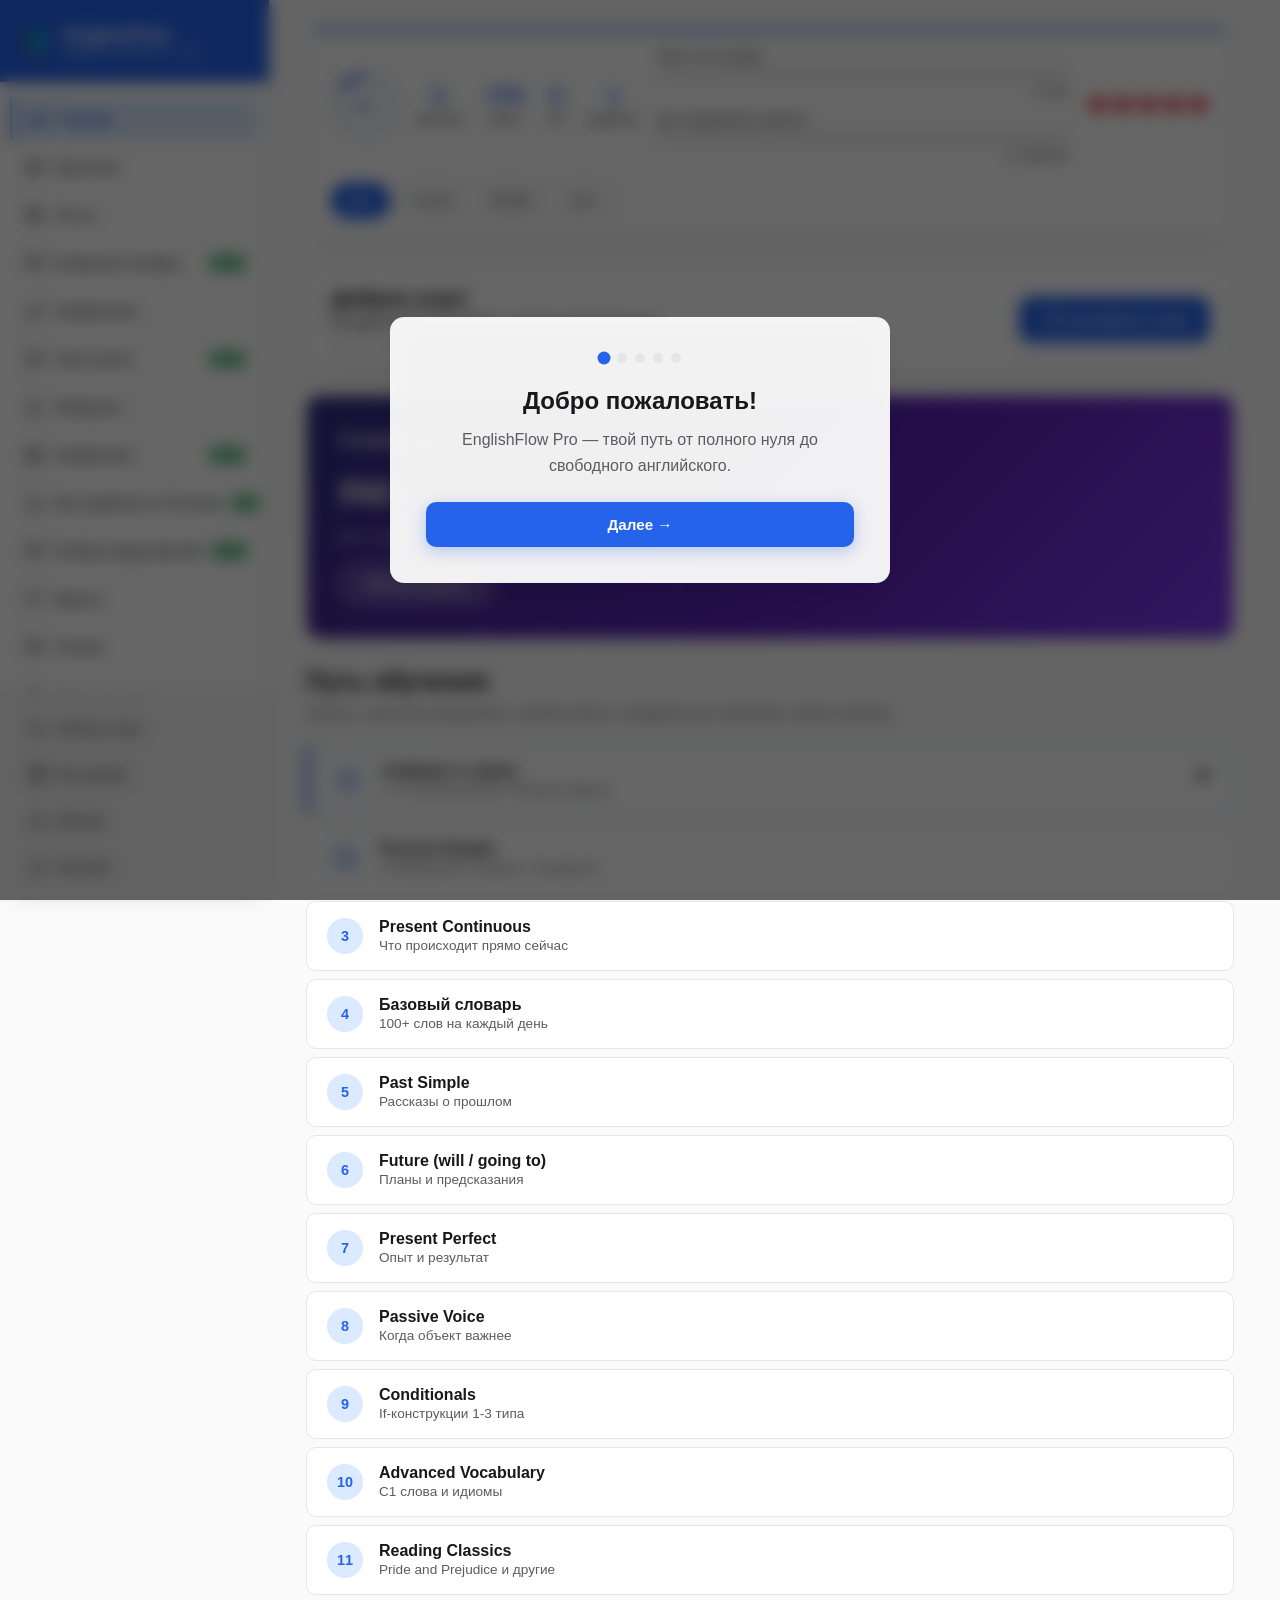
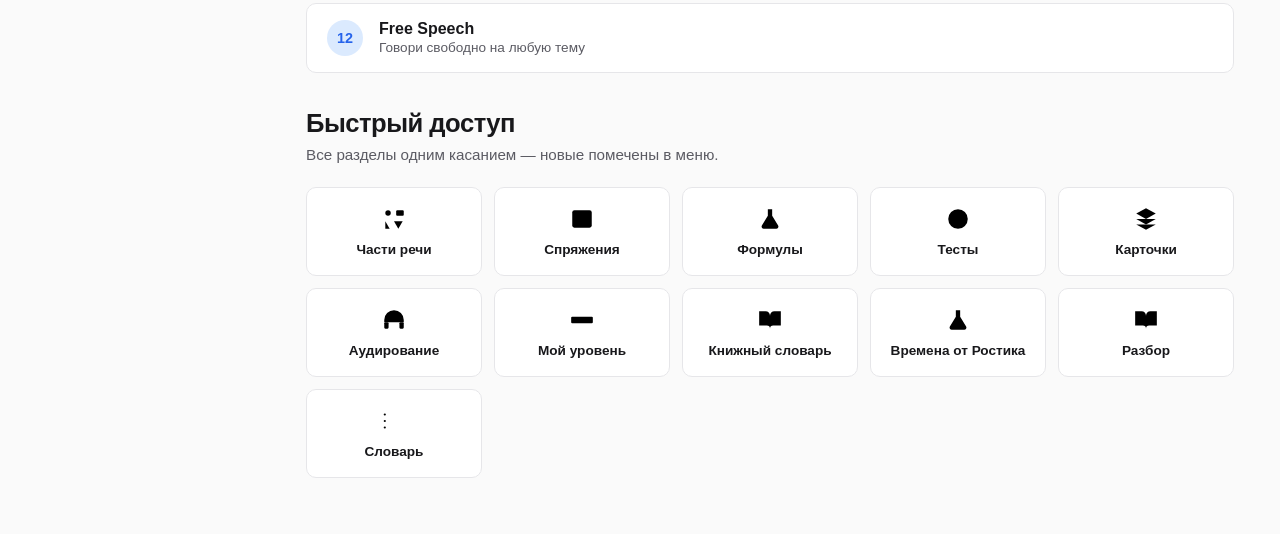
==== commit 4f7d4e38: "Add files via upload" ====
--- a/index (2).html
+++ b/index (2).html
@@ -4,46 +4,46 @@
 <meta charset="UTF-8">
 <meta name="viewport" content="width=device-width, initial-scale=1.0, maximum-scale=1.0, user-scalable=no">
 <title>EnglishFlow Pro — Изучай с нуля до C1</title>
-<meta name="theme-color" content="#4f46e5">
+<meta name="theme-color" content="#2563eb">
 <meta name="apple-mobile-web-app-capable" content="yes">
-<link rel="manifest" href="[data-uri]">
+<link rel="manifest" href="manifest.json">
 <style>
 :root {
-  --bg: #f8fafc; --surface: #ffffff; --surface-hover: #f1f5f9; --border: #e2e8f0;
-  --text: #0f172a; --text-secondary: #64748b; --accent: #4f46e5; --accent-light: #e0e7ff;
-  --accent-dark: #3730a3; --success: #10b981; --success-light: #d1fae5; --warning: #f59e0b;
-  --warning-light: #fef3c7; --danger: #ef4444; --danger-light: #fee2e2; --info: #3b82f6;
-  --shadow: 0 4px 6px -1px rgba(0,0,0,0.05), 0 20px 40px -10px rgba(0,0,0,0.08);
-  --shadow-lg: 0 12px 32px -12px rgba(0,0,0,0.12); --radius: 14px; --radius-sm: 10px;
+  --bg: #fafafa; --surface: #ffffff; --surface-hover: #f4f4f5; --border: #e6e6e9;
+  --text: #18181b; --text-secondary: #5b5b63; --accent: #2563eb; --accent-light: #dbeafe;
+  --accent-dark: #1d4ed8; --success: #16a34a; --success-light: #dcfce7; --warning: #d97706;
+  --warning-light: #fef3c7; --danger: #dc2626; --danger-light: #fee2e2; --info: #2563eb;
+  --shadow: 0 1px 2px rgba(0,0,0,0.04), 0 8px 24px -12px rgba(0,0,0,0.10);
+  --shadow-lg: 0 12px 32px -12px rgba(0,0,0,0.16); --radius: 14px; --radius-sm: 10px;
   --transition: all 0.25s cubic-bezier(0.4, 0, 0.2, 1);
 }
 [data-theme="dark"] {
-  --bg: #0b1120; --surface: #1e293b; --surface-hover: #334155; --border: #334155;
-  --text: #f8fafc; --text-secondary: #94a3b8; --accent: #818cf8; --accent-light: rgba(129,140,248,0.15);
-  --accent-dark: #6366f1; --success: #34d399; --success-light: rgba(52,211,153,0.15);
-  --warning: #fbbf24; --warning-light: rgba(251,191,36,0.15); --danger: #f87171;
-  --danger-light: rgba(248,113,113,0.15); --info: #60a5fa;
-  --shadow: 0 4px 6px -1px rgba(0,0,0,0.3), 0 20px 40px -10px rgba(0,0,0,0.4);
-  --shadow-lg: 0 20px 50px -12px rgba(0,0,0,0.5);
+  --bg: #0c0c0f; --surface: #17171b; --surface-hover: #242429; --border: #2a2a31;
+  --text: #fafafa; --text-secondary: #a1a1aa; --accent: #3b82f6; --accent-light: rgba(59,130,246,0.16);
+  --accent-dark: #60a5fa; --success: #22c55e; --success-light: rgba(34,197,94,0.15);
+  --warning: #f59e0b; --warning-light: rgba(245,158,11,0.15); --danger: #ef4444;
+  --danger-light: rgba(239,68,68,0.15); --info: #60a5fa;
+  --shadow: 0 1px 2px rgba(0,0,0,0.4), 0 8px 24px -12px rgba(0,0,0,0.5);
+  --shadow-lg: 0 16px 40px -12px rgba(0,0,0,0.6);
 }
 * { margin: 0; padding: 0; box-sizing: border-box; }
 html { font-size: 16px; scroll-behavior: smooth; }
 body {
   font-family: -apple-system, BlinkMacSystemFont, "Segoe UI", Roboto, "Helvetica Neue", Arial, sans-serif;
   background: var(--bg); color: var(--text); min-height: 100vh; overflow-x: hidden;
-  transition: background 0.4s, color 0.4s;
+  transition: background-color 0.3s ease;
 }
 #app { display: flex; min-height: 100vh; }
 
 /* Sidebar */
 .sidebar {
-  width: 270px; background: var(--surface); border-right: 1px solid var(--border);
+  width: 270px; background: rgba(255,255,255,0.8); -webkit-backdrop-filter: blur(24px) saturate(1.6); backdrop-filter: blur(24px) saturate(1.6); border-right: 1px solid var(--border);
   display: flex; flex-direction: column; position: fixed; height: 100vh; z-index: 100;
   transition: transform 0.35s cubic-bezier(0.4,0,0.2,1); box-shadow: var(--shadow);
 }
 .sidebar-brand {
   padding: 24px 20px; display: flex; align-items: center; gap: 12px;
-  border-bottom: 1px solid var(--border); background: linear-gradient(135deg, #17123b 0%, #312e81 70%, #4338ca 100%);
+  border-bottom: 1px solid var(--border); background: var(--accent);
   color: white;
 }
 .brand-icon { font-size: 1.6rem; filter: drop-shadow(0 2px 4px rgba(0,0,0,0.2)); }
@@ -52,16 +52,17 @@
 
 .nav-links { padding: 14px 10px; flex: 1; overflow-y: auto; }
 .nav-link {
-  width: 100%; display: flex; align-items: center; gap: 12px; padding: 12px 16px;
+  width: 100%; display: flex; align-items: center; gap: 10px; padding: 12px 14px;
   border-radius: var(--radius-sm); border: none; background: transparent;
-  color: var(--text-secondary); font-size: 0.92rem; font-weight: 600; cursor: pointer;
+  color: var(--text-secondary); font-size: 0.88rem; font-weight: 600; cursor: pointer;
   margin-bottom: 4px; transition: var(--transition); position: relative;
+  white-space: nowrap; overflow: hidden;
 }
 .nav-link:hover { background: var(--surface-hover); color: var(--text); transform: translateX(4px); }
 .nav-link.active { background: var(--accent-light); color: var(--accent); border-left: 3px solid var(--accent); border-radius: 0 var(--radius-sm) var(--radius-sm) 0; }
 .nav-link .nav-emoji { font-size: 1.1rem; width: 24px; text-align: center; }
 .badge {
-  margin-left: auto; background: linear-gradient(135deg, var(--danger), #dc2626);
+  margin-left: auto; background: var(--danger);
   color: white; font-size: 0.7rem; padding: 3px 9px; border-radius: 20px; font-weight: 700;
   box-shadow: 0 2px 8px rgba(239,68,68,0.3); animation: pulse 2s infinite;
 }
@@ -81,11 +82,11 @@
 /* Mobile Header */
 .mobile-header {
   display: none; position: fixed; top: 0; left: 0; right: 0; height: 60px;
-  background: var(--surface); border-bottom: 1px solid var(--border); align-items: center;
+  background: rgba(255,255,255,0.8); -webkit-backdrop-filter: blur(20px) saturate(1.6); backdrop-filter: blur(20px) saturate(1.6); border-bottom: 1px solid var(--border); align-items: center;
   padding: 0 18px; z-index: 90; justify-content: space-between; backdrop-filter: blur(10px);
 }
 .menu-toggle { background: none; border: none; font-size: 1.5rem; color: var(--text); cursor: pointer; }
-.mobile-title { font-weight: 800; font-size: 1.1rem; background: linear-gradient(135deg, var(--accent), var(--accent-dark)); -webkit-background-clip: text; -webkit-text-fill-color: transparent; }
+.mobile-title { font-weight: 800; font-size: 1.1rem; color: var(--accent); }
 .streak-display { font-weight: 800; color: var(--warning); font-size: 1.1rem; display: flex; align-items: center; gap: 4px; }
 .xp-display { font-weight: 800; color: var(--accent); font-size: 0.9rem; background: var(--accent-light); padding: 4px 10px; border-radius: 20px; }
 
@@ -95,32 +96,31 @@
 /* Top Bar */
 .top-bar {
   display: flex; align-items: center; gap: 20px; margin-bottom: 28px; padding: 18px 24px;
-  background: var(--surface); border-radius: var(--radius); border: 1px solid var(--border);
+  background: rgba(255,255,255,0.72); border-radius: var(--radius); border: 1px solid var(--border);
   box-shadow: var(--shadow); flex-wrap: wrap; position: relative; overflow: hidden;
 }
 .top-bar::before {
   content: ''; position: absolute; top: 0; left: 0; right: 0; height: 3px;
-  background: linear-gradient(90deg, var(--accent), var(--success), var(--warning), var(--danger));
-}
-@keyframes gradientFlow { 0%{background-position:0% 50%} 100%{background-position:200% 50%} }
+  background: var(--accent);
+}
 
 .progress-ring-wrapper { position: relative; width: 64px; height: 64px; flex-shrink: 0; }
-.progress-ring { transform: rotate(-90deg); filter: drop-shadow(0 2px 4px rgba(79,70,229,0.2)); }
+.progress-ring { transform: rotate(-90deg); filter: drop-shadow(0 2px 4px rgba(37,99,235,0.2)); }
 .progress-ring-bg { fill: none; stroke: var(--border); stroke-width: 5; }
-.progress-ring-fill { fill: none; stroke: url(#grad1); stroke-width: 5; stroke-linecap: round;
+.progress-ring-fill { fill: none; stroke: var(--accent); stroke-width: 5; stroke-linecap: round;
   stroke-dasharray: 163.36; stroke-dashoffset: 163.36; transition: stroke-dashoffset 0.8s cubic-bezier(0.4,0,0.2,1); }
 .progress-ring-text { position: absolute; top: 50%; left: 50%; transform: translate(-50%, -50%);
   font-size: 0.85rem; font-weight: 800; color: var(--accent); }
 
 .stats-mini { display: flex; gap: 24px; }
 .stats-mini div { text-align: center; }
-.stats-mini strong { display: block; font-size: 1.4rem; background: linear-gradient(135deg, var(--accent), var(--accent-dark)); -webkit-background-clip: text; -webkit-text-fill-color: transparent; }
+.stats-mini strong { display: block; font-size: 1.4rem; color: var(--accent); }
 .stats-mini span { font-size: 0.75rem; color: var(--text-secondary); font-weight: 600; }
 
 .daily-goal { flex: 1; min-width: 140px; }
 .goal-label { font-size: 0.8rem; color: var(--text-secondary); margin-bottom: 6px; font-weight: 600; }
 .goal-bar { height: 10px; background: var(--border); border-radius: 5px; overflow: hidden; position: relative; }
-.goal-fill { height: 100%; background: linear-gradient(90deg, var(--accent), var(--success)); width: 0%; transition: width 0.6s ease; border-radius: 5px; position: relative; }
+.goal-fill { height: 100%; background: var(--accent); width: 0%; transition: width 0.6s ease; border-radius: 5px; position: relative; }
 .goal-fill::after { content: none; }
 @keyframes shimmer { 0%{transform:translateX(0)} 100%{transform:translateX(100px)} }
 .goal-text { font-size: 0.8rem; color: var(--text-secondary); margin-top: 6px; text-align: right; font-weight: 600; }
@@ -131,8 +131,8 @@
   color: var(--text-secondary); font-size: 0.8rem; font-weight: 700; cursor: pointer;
   transition: var(--transition);
 }
-.level-btn:hover { border-color: var(--accent); color: var(--accent); transform: translateY(-2px); box-shadow: 0 4px 12px rgba(79,70,229,0.15); }
-.level-btn.active { background: var(--accent); color: white; border-color: transparent; box-shadow: 0 2px 10px rgba(79,70,229,0.28); }
+.level-btn:hover { border-color: var(--accent); color: var(--accent); transform: translateY(-2px); box-shadow: 0 4px 12px rgba(37,99,235,0.15); }
+.level-btn.active { background: var(--accent); color: white; border-color: transparent; box-shadow: 0 2px 10px rgba(37,99,235,0.28); }
 
 .hearts-display { display: flex; gap: 3px; align-items: center; font-size: 1.2rem; }
 .heart { transition: transform 0.2s; }
@@ -148,10 +148,16 @@
 
 /* Hero / Word of Day */
 .hero-card {
-  background: radial-gradient(circle at 85% 0%, rgba(129,140,248,0.22), transparent 55%), linear-gradient(135deg, #0f172a 0%, #1e1b4b 55%, #3730a3 100%);
+  background: #101014;
   border-radius: var(--radius); padding: 32px; color: white; margin-bottom: 28px;
-  box-shadow: 0 20px 40px -10px rgba(79,70,229,0.3); position: relative; overflow: hidden;
-}
+  border: 1px solid var(--border);
+  box-shadow: var(--shadow); position: relative; overflow: hidden;
+}
+.hero-card.grad-purple { background: linear-gradient(135deg, #312e81 0%, #5b21b6 55%, #7c3aed 100%); }
+.hero-card.grad-ocean { background: linear-gradient(135deg, #0c1a3a 0%, #1d4ed8 55%, #0ea5e9 100%); }
+.hero-card.grad-sunset { background: linear-gradient(135deg, #431407 0%, #c2410c 55%, #db2777 100%); }
+.hero-card.grad-forest { background: linear-gradient(135deg, #052e16 0%, #047857 55%, #0ea5e9 100%); }
+.hero-card.grad-purple .hero-btn, .hero-card.grad-ocean .hero-btn, .hero-card.grad-sunset .hero-btn, .hero-card.grad-forest .hero-btn { background: rgba(255,255,255,0.18); }
 .hero-card::before {
   content: ''; position: absolute; top: -20px; right: -20px; font-size: 8rem; opacity: 0.1;
 }
@@ -221,7 +227,7 @@
   display: inline-flex; align-items: center; gap: 8px; font-weight: 700;
   transition: var(--transition);
 }
-.btn-audio:hover { border-color: var(--accent); color: var(--accent); transform: scale(1.08); box-shadow: 0 4px 15px rgba(79,70,229,0.15); }
+.btn-audio:hover { border-color: var(--accent); color: var(--accent); transform: scale(1.08); box-shadow: 0 4px 15px rgba(37,99,235,0.15); }
 .btn-audio:active { transform: scale(0.95); }
 
 .hint { text-align: center; font-size: 0.85rem; color: var(--text-secondary); margin-bottom: 18px; font-weight: 500; }
@@ -237,10 +243,10 @@
 }
 .btn-srs:active::after { width: 200px; height: 200px; }
 .btn-srs:hover { transform: translateY(-2px); box-shadow: var(--shadow); }
-.btn-again { background: linear-gradient(135deg, var(--danger), #dc2626); color: white; }
-.btn-hard { background: linear-gradient(135deg, var(--warning), #d97706); color: white; }
-.btn-good { background: linear-gradient(135deg, var(--accent), var(--accent-dark)); color: white; }
-.btn-easy { background: linear-gradient(135deg, var(--success), #059669); color: white; }
+.btn-again { background: var(--danger); color: white; }
+.btn-hard { background: var(--warning); color: white; }
+.btn-good { background: var(--accent); color: white; }
+.btn-easy { background: var(--success); color: white; }
 
 .fc-nav { display: flex; justify-content: center; gap: 14px; margin-top: 14px; }
 .btn-icon {
@@ -257,7 +263,7 @@
   background: var(--surface); color: var(--text-secondary); font-weight: 700; font-size: 0.88rem;
   cursor: pointer; transition: var(--transition);
 }
-.quiz-mode.active { background: linear-gradient(135deg, var(--accent), var(--accent-dark)); color: white; border-color: transparent; box-shadow: 0 4px 15px rgba(79,70,229,0.3); }
+.quiz-mode.active { background: var(--accent); color: white; border-color: transparent; box-shadow: 0 2px 8px rgba(37,99,235,0.25); }
 .quiz-mode:hover:not(.active) { border-color: var(--accent); color: var(--accent); transform: translateY(-2px); }
 
 .quiz-card {
@@ -266,7 +272,7 @@
 }
 .quiz-card::before {
   content: ''; position: absolute; top: 0; left: 0; right: 0; height: 4px;
-  background: linear-gradient(90deg, var(--accent), var(--success));
+  background: var(--accent);
 }
 
 .quiz-header { display: flex; justify-content: space-between; margin-bottom: 24px; align-items: center; }
@@ -274,7 +280,7 @@
 .quiz-counter { font-size: 0.85rem; color: var(--text-secondary); font-weight: 700; }
 
 .quiz-body { text-align: center; margin-bottom: 28px; }
-.quiz-word { font-size: 2.4rem; font-weight: 800; background: linear-gradient(135deg, var(--accent), var(--accent-dark)); -webkit-background-clip: text; -webkit-text-fill-color: transparent; }
+.quiz-word { font-size: 2.4rem; font-weight: 800; color: var(--accent); }
 .quiz-prompt { font-size: 1.1rem; color: var(--text-secondary); margin-bottom: 14px; font-weight: 500; }
 
 .quiz-options { display: grid; gap: 12px; }
@@ -289,8 +295,8 @@
 }
 .option-btn:hover::before { width: 100%; }
 .option-btn:hover { border-color: var(--accent); transform: translateX(4px); }
-.option-btn.correct { background: linear-gradient(135deg, var(--success), #059669) !important; color: white !important; border-color: var(--success); transform: scale(1.02); }
-.option-btn.wrong { background: linear-gradient(135deg, var(--danger), #dc2626) !important; color: white !important; border-color: var(--danger); animation: shake 0.4s; }
+.option-btn.correct { background: var(--success) !important; color: white !important; border-color: var(--success); transform: scale(1.02); }
+.option-btn.wrong { background: var(--danger) !important; color: white !important; border-color: var(--danger); animation: shake 0.4s; }
 .option-btn.disabled { opacity: 0.6; pointer-events: none; }
 @keyframes shake { 0%,100%{transform:translateX(0)} 25%{transform:translateX(-8px)} 75%{transform:translateX(8px)} }
 
@@ -302,11 +308,11 @@
 }
 .type-input:focus { border-color: var(--accent); box-shadow: 0 0 0 4px var(--accent-light); }
 .btn-primary {
-  padding: 14px 28px; background: linear-gradient(135deg, var(--accent), var(--accent-dark));
+  padding: 14px 28px; background: var(--accent);
   color: white; border: none; border-radius: var(--radius-sm); font-weight: 800; font-size: 0.95rem;
-  cursor: pointer; transition: var(--transition); box-shadow: 0 4px 15px rgba(79,70,229,0.3);
-}
-.btn-primary:hover { transform: translateY(-2px); box-shadow: 0 8px 25px rgba(79,70,229,0.4); }
+  cursor: pointer; transition: var(--transition); box-shadow: 0 4px 15px rgba(37,99,235,0.3);
+}
+.btn-primary:hover { transform: translateY(-2px); box-shadow: 0 8px 25px rgba(37,99,235,0.4); }
 .btn-primary:active { transform: translateY(0); }
 
 .quiz-feedback { text-align: center; padding: 14px; border-radius: var(--radius-sm); margin: 18px auto 0; max-width: 640px; font-weight: 700; font-size: 1.05rem; animation: popIn 0.3s; }
@@ -322,7 +328,7 @@
 }
 .phrase-card:hover { border-color: var(--accent); transform: translateX(8px) translateY(-2px); box-shadow: var(--shadow-lg); }
 .phrase-card::before {
-  content: ''; position: absolute; left: 0; top: 0; bottom: 0; width: 4px; background: linear-gradient(180deg, var(--accent), var(--accent-dark)); opacity: 0; transition: opacity 0.3s;
+  content: ''; position: absolute; left: 0; top: 0; bottom: 0; width: 4px; background: var(--accent); opacity: 0; transition: opacity 0.3s;
 }
 .phrase-card:hover::before { opacity: 1; }
 .phrase-header { display: flex; justify-content: space-between; align-items: center; margin-bottom: 10px; }
@@ -339,7 +345,7 @@
 .formula-card:hover { border-color: var(--accent); transform: translateY(-4px); box-shadow: var(--shadow-lg); }
 .formula-card::after {
   content: ''; position: absolute; top: 0; right: 0; width: 60px; height: 60px;
-  background: linear-gradient(135deg, var(--accent-light), transparent); opacity: 0.5; border-radius: 0 0 0 60px;
+  background: var(--accent-light); opacity: 0.6; border-radius: 0 0 0 60px;
 }
 .formula-title { font-size: 0.85rem; text-transform: uppercase; letter-spacing: 1.5px; color: var(--accent); font-weight: 800; margin-bottom: 10px; }
 .formula-name { font-size: 1.2rem; font-weight: 800; margin-bottom: 8px; color: var(--text); }
@@ -387,7 +393,7 @@
 /* Placement Test */
 .placement-container { max-width: 640px; margin: 0 auto; }
 .placement-progress { height: 6px; background: var(--border); border-radius: 3px; margin-bottom: 24px; overflow: hidden; }
-.placement-progress-fill { height: 100%; background: linear-gradient(90deg, var(--accent), var(--success)); transition: width 0.4s; border-radius: 3px; }
+.placement-progress-fill { height: 100%; background: var(--accent); transition: width 0.4s; border-radius: 3px; }
 .placement-question { font-size: 1.3rem; font-weight: 700; margin-bottom: 20px; text-align: center; }
 .placement-result {
   text-align: center; padding: 40px; background: var(--surface); border-radius: var(--radius); box-shadow: var(--shadow);
@@ -396,11 +402,11 @@
   display: inline-block; padding: 12px 32px; border-radius: 30px; font-size: 1.5rem; font-weight: 800; color: white;
   margin-bottom: 16px; box-shadow: var(--shadow-lg);
 }
-.level-a1 { background: linear-gradient(135deg, #10b981, #059669); }
-.level-a2 { background: linear-gradient(135deg, #3b82f6, #2563eb); }
-.level-b1 { background: linear-gradient(135deg, #f59e0b, #d97706); }
-.level-b2 { background: linear-gradient(135deg, #8b5cf6, #7c3aed); }
-.level-c1 { background: linear-gradient(135deg, #ef4444, #dc2626); }
+.level-a1 { background: #16a34a; }
+.level-a2 { background: #2563eb; }
+.level-b1 { background: #d97706; }
+.level-b2 { background: #7c3aed; }
+.level-c1 { background: #dc2626; }
 
 /* Listening */
 .listen-card {
@@ -408,7 +414,7 @@
   padding: 32px; box-shadow: var(--shadow); max-width: 600px; margin: 0 auto; text-align: center;
 }
 .listen-wave { display: flex; align-items: center; justify-content: center; gap: 4px; height: 60px; margin: 20px 0; }
-.listen-bar { width: 6px; background: linear-gradient(180deg, var(--accent), var(--accent-dark)); border-radius: 3px; animation: wave 1s ease-in-out infinite; }
+.listen-bar { width: 6px; background: var(--accent); border-radius: 3px; animation: wave 1s ease-in-out infinite; }
 .listen-bar:nth-child(1) { height: 20px; animation-delay: 0s; }
 .listen-bar:nth-child(2) { height: 40px; animation-delay: 0.1s; }
 .listen-bar:nth-child(3) { height: 30px; animation-delay: 0.2s; }
@@ -423,9 +429,9 @@
   width: 80px; height: 80px; border-radius: 50%; border: 4px solid var(--accent);
   background: var(--surface); color: var(--accent); font-size: 2rem; cursor: pointer;
   display: flex; align-items: center; justify-content: center; margin: 20px auto;
-  transition: var(--transition); box-shadow: 0 4px 20px rgba(79,70,229,0.2);
-}
-.mic-btn:hover { transform: scale(1.1); box-shadow: 0 8px 30px rgba(79,70,229,0.3); }
+  transition: var(--transition); box-shadow: 0 4px 20px rgba(37,99,235,0.2);
+}
+.mic-btn:hover { transform: scale(1.1); box-shadow: 0 8px 30px rgba(37,99,235,0.3); }
 .mic-btn.recording { background: var(--danger); color: white; border-color: var(--danger); animation: pulse-red 1s infinite; }
 @keyframes pulse-red { 0%,100%{box-shadow:0 0 0 0 rgba(239,68,68,0.4)} 50%{box-shadow:0 0 0 20px rgba(239,68,68,0)} }
 
@@ -461,7 +467,7 @@
   padding: 24px; text-align: center; box-shadow: var(--shadow); transition: var(--transition);
 }
 .stat-card:hover { transform: translateY(-4px); box-shadow: var(--shadow-lg); border-color: var(--accent); }
-.stat-value { font-size: 2.2rem; font-weight: 800; background: linear-gradient(135deg, var(--accent), var(--accent-dark)); -webkit-background-clip: text; -webkit-text-fill-color: transparent; }
+.stat-value { font-size: 2.2rem; font-weight: 800; color: var(--accent); }
 .stat-label { font-size: 0.85rem; color: var(--text-secondary); margin-top: 6px; font-weight: 600; }
 
 .chart-container {
@@ -507,8 +513,9 @@
 }
 .modal-overlay.active { display: flex; }
 .modal {
-  background: var(--surface); border-radius: var(--radius); padding: 36px; max-width: 500px; width: 90%;
+  background: rgba(255,255,255,0.94); border-radius: var(--radius); padding: 36px; max-width: 500px; width: 90%;
   box-shadow: var(--shadow-lg); animation: modalIn 0.4s cubic-bezier(0.4,0,0.2,1); text-align: center;
+  max-height: 86vh; overflow-y: auto; -webkit-overflow-scrolling: touch;
 }
 @keyframes modalIn { from { transform: scale(0.8) translateY(20px); opacity: 0; } to { transform: scale(1) translateY(0); opacity: 1; } }
 .modal h2 { font-size: 1.5rem; margin-bottom: 12px; }
@@ -540,6 +547,46 @@
 .toast.error { border-left: 4px solid var(--danger); }
 .toast.info { border-left: 4px solid var(--info); }
 @keyframes toastIn { from { transform: translateX(100%) scale(0.9); opacity: 0; } to { transform: translateX(0) scale(1); opacity: 1; } }
+
+/* Word Box + плавность v4.2 */
+.quiz-card { transition: transform 0.15s ease, box-shadow 0.25s ease, border-color 0.25s ease; }
+.quiz-card:active { transform: scale(0.985); }
+.type-input, .search-input, .filter-select { transition: border-color 0.2s ease, box-shadow 0.2s ease; }
+.btn-srs, .option-btn, .g-choice, .level-btn, .quiz-mode, .btn-icon { transition: transform 0.15s ease, box-shadow 0.25s ease, border-color 0.2s ease, background-color 0.2s ease, color 0.2s ease; }
+.wb-swap { animation: wbSwap 0.35s cubic-bezier(0.4,0,0.2,1) both; }
+@keyframes wbSwap { from { opacity: 0; transform: translateY(12px) scale(0.95); } to { opacity: 1; transform: none; } }
+
+/* Смена темы: мгновенно + мягкий кроссфейд (никаких лагов) */
+.theme-fade { position: fixed; inset: 0; background: var(--bg); opacity: 0; pointer-events: none; transition: opacity 0.2s ease; z-index: 999; }
+.theme-fade.on { opacity: 1; pointer-events: all; }
+.no-anim, .no-anim *, .no-anim *::before, .no-anim *::after { transition: none !important; animation-duration: 0.01ms !important; }
+
+/* Риппл на главных кнопках */
+.btn-primary { position: relative; overflow: hidden; }
+.btn-primary::after { content: ''; position: absolute; top: 50%; left: 50%; width: 0; height: 0; background: rgba(255,255,255,0.35); border-radius: 50%; transform: translate(-50%,-50%); transition: width 0.35s ease, height 0.35s ease; }
+.btn-primary:active::after { width: 240px; height: 240px; }
+
+button { touch-action: manipulation; }
+
+/* Tenses cheatsheet */
+.t-chip { display: inline-block; padding: 4px 12px; background: var(--accent-light); color: var(--accent); border-radius: 16px; font-size: .78rem; font-weight: 700; margin: 0 6px 6px 0; }
+.t-ex { transition: var(--transition); user-select: none; }
+.t-ex:hover { border-color: var(--accent); background: var(--accent-light); transform: translateX(4px); }
+
+/* === v4.2 Liquid Glass: perf === */
+[data-theme="dark"] .sidebar { background: rgba(17,17,20,0.78); }
+[data-theme="dark"] .mobile-header { background: rgba(17,17,20,0.78); }
+[data-theme="dark"] .top-bar { background: rgba(23,23,27,0.72); }
+[data-theme="dark"] .modal { background: rgba(24,24,28,0.94); }
+.top-bar, .modal { -webkit-backdrop-filter: blur(16px) saturate(1.5); backdrop-filter: blur(16px) saturate(1.5); }
+.flashcard { will-change: transform; }
+.word-item, .review-item, .phrase-card, .g-exercise { content-visibility: auto; contain-intrinsic-size: auto 68px; }
+@media (max-width: 768px) {
+  .top-bar, .quiz-card, .flashcard-face, .listen-card, .dash-greet, .hero-card, .stat-card, .path-step, .qa-tile, .pos-card, .formula-card, .achieve-card, .word-item, .review-item, .phrase-card, .g-exercise, .modal { box-shadow: 0 1px 3px rgba(0,0,0,0.06); }
+}
+@media (prefers-reduced-motion: reduce) {
+  *, *::before, *::after { animation-duration: 0.01ms !important; animation-iteration-count: 1 !important; transition-duration: 0.01ms !important; }
+}
 
 /* Responsive */
 @media (max-width: 768px) {
@@ -594,12 +641,10 @@
 @media (max-width:768px){.conj-table{font-size:0.85rem}.conj-table th,.conj-table td{padding:8px 6px}}
 
 
-body { background-image: radial-gradient(1100px 480px at 85% -10%, rgba(99,102,241,.09), transparent 60%), radial-gradient(800px 380px at -10% 25%, rgba(16,185,129,.07), transparent 60%); background-attachment: fixed; }
-[data-theme="dark"] body { background-image: radial-gradient(1100px 480px at 85% -10%, rgba(129,140,248,.10), transparent 60%), radial-gradient(800px 380px at -10% 25%, rgba(52,211,153,.08), transparent 60%); }
-.badge-new { margin-left: auto; background: linear-gradient(135deg,#10b981,#059669); color: #fff; font-size: .62rem; padding: 2px 7px; border-radius: 12px; font-weight: 800; letter-spacing: .5px; }
+.badge-new { margin-left: auto; background: var(--success); color: #fff; font-size: .58rem; padding: 2px 6px; border-radius: 12px; font-weight: 800; letter-spacing: .4px; flex-shrink: 0; }
 .dash-greet { display: flex; justify-content: space-between; align-items: center; gap: 14px; background: var(--surface); border: 1px solid var(--border); border-radius: var(--radius); padding: 20px 24px; margin-bottom: 22px; box-shadow: var(--shadow); flex-wrap: wrap; }
 .dash-greet h2 { font-size: 1.35rem; font-weight: 800; letter-spacing: -.5px; }
-.dash-greet p { color: var(--text-secondary); font-size: .9rem; font-weight: 600; margin-top: 2px; text-transform: capitalize; }
+.dash-greet p { color: var(--text-secondary); font-size: .9rem; font-weight: 600; margin-top: 2px; }
 .qa-grid { display: grid; grid-template-columns: repeat(auto-fill, minmax(150px, 1fr)); gap: 12px; margin-bottom: 28px; }
 .qa-tile { background: var(--surface); border: 1px solid var(--border); border-radius: var(--radius-sm); padding: 18px 14px; display: flex; flex-direction: column; align-items: center; gap: 10px; cursor: pointer; transition: var(--transition); text-align: center; }
 .qa-tile:hover { border-color: var(--accent); transform: translateY(-3px); box-shadow: var(--shadow); }
@@ -631,7 +676,7 @@
 <svg width="0" height="0" style="position:absolute">
   <defs>
     <linearGradient id="grad1" x1="0%" y1="0%" x2="100%" y2="0%">
-      <stop offset="0%" style="stop-color:#4f46e5;stop-opacity:1" />
+      <stop offset="0%" style="stop-color:#2563eb;stop-opacity:1" />
       <stop offset="100%" style="stop-color:#10b981;stop-opacity:1" />
     </linearGradient>
     <symbol id="i-home" viewBox="0 0 24 24"><path d="M3 10.5 12 3l9 7.5"/><path d="M5 9.5V21h14V9.5"/><path d="M9 21v-6h6v6"/></symbol>
@@ -667,20 +712,23 @@
 <div id="app">
   <nav class="sidebar" id="sidebar">
     <div class="sidebar-brand">
-      <span class="brand-icon"></span>
+      <span class="brand-icon">📘</span>
       <div>
         <div class="brand-text">EnglishFlow</div>
-        <div class="brand-sub">Изучай с нуля до C1</div>
+        <div class="brand-sub">Изучай с нуля до C1 · v4.3</div>
       </div>
     </div>
     <div class="nav-links">
       <button class="nav-link active" data-view="dashboard"><svg class="nav-svg"><use href="#i-home"/></svg> Главная</button>
       <button class="nav-link" data-view="flashcards"><svg class="nav-svg"><use href="#i-layers"/></svg> Карточки</button>
       <button class="nav-link" data-view="quiz"><svg class="nav-svg"><use href="#i-target"/></svg> Тесты</button>
+      <button class="nav-link" data-view="wordbox"><svg class="nav-svg"><use href="#i-book"/></svg> Книжный словарь <span class="badge-new">NEW</span></button>
       <button class="nav-link" data-view="grammar"><svg class="nav-svg"><use href="#i-pen"/></svg> Грамматика</button>
       <button class="nav-link" data-view="parts"><svg class="nav-svg"><use href="#i-shapes"/></svg> Части речи <span class="badge-new">NEW</span></button>
       <button class="nav-link" data-view="formulas"><svg class="nav-svg"><use href="#i-flask"/></svg> Формулы</button>
       <button class="nav-link" data-view="tables"><svg class="nav-svg"><use href="#i-table"/></svg> Спряжения <span class="badge-new">NEW</span></button>
+      <button class="nav-link" data-view="tenses"><svg class="nav-svg"><use href="#i-flask"/></svg> Все времена от Ростика <span class="badge-new">NEW</span></button>
+      <button class="nav-link" data-view="analyze"><svg class="nav-svg"><use href="#i-book"/></svg> Разбор предложений <span class="badge-new">NEW</span></button>
       <button class="nav-link" data-view="phrases"><svg class="nav-svg"><use href="#i-chat"/></svg> Фразы</button>
       <button class="nav-link" data-view="reading"><svg class="nav-svg"><use href="#i-book"/></svg> Чтение</button>
       <button class="nav-link" data-view="listening"><svg class="nav-svg"><use href="#i-headphones"/></svg> Аудирование</button>
@@ -728,7 +776,7 @@
         <div class="goal-label">Цель на сегодня</div>
         <div class="goal-bar"><div class="goal-fill" id="goalFill"></div></div>
         <div class="goal-text" id="goalText">0 / 10</div>
-        <div style="margin-top:12px"><div class="goal-label">До следующего уровня</div><div class="goal-bar"><div class="goal-fill" id="xpFillBar" style="background:linear-gradient(90deg,var(--warning),var(--danger))"></div></div><div class="goal-text" id="xpBarText">0 / 100 XP</div></div>
+        <div style="margin-top:12px"><div class="goal-label">До следующего уровня</div><div class="goal-bar"><div class="goal-fill" id="xpFillBar" style="background:var(--warning)"></div></div><div class="goal-text" id="xpBarText">0 / 100 XP</div></div>
       </div>
       <div class="hearts-display" id="heartsDisplay" title="Жизни"></div>
       <div class="level-selector" id="levelSelector">
@@ -780,10 +828,10 @@
       </div>
       <div class="hint">Нажми карточку или пробел, чтобы перевернуть</div>
       <div class="fc-controls">
-        <button class="btn-srs btn-again" data-grade="0">Снова </button>
-        <button class="btn-srs btn-hard" data-grade="1">Сложно </button>
-        <button class="btn-srs btn-good" data-grade="2">Хорошо </button>
-        <button class="btn-srs btn-easy" data-grade="3">Легко </button>
+        <button class="btn-srs btn-again" data-grade="0">Снова 🔴</button>
+        <button class="btn-srs btn-hard" data-grade="1">Сложно 🟠</button>
+        <button class="btn-srs btn-good" data-grade="2">Хорошо 🔵</button>
+        <button class="btn-srs btn-easy" data-grade="3">Легко 🟢</button>
       </div>
       <div class="fc-nav">
         <button class="btn-icon" id="fcPrev">◀</button>
@@ -795,7 +843,7 @@
     <!-- QUIZ -->
     <section class="view" id="view-quiz">
       <h2 class="section-title">Тесты</h2>
-      <p class="section-desc">Выбирай режим. Ошибки отнимают , но восстанавливаются со временем.</p>
+      <p class="section-desc">Выбирай режим. Ошибки отнимают ❤️ жизни, но восстанавливаются со временем.</p>
       <div class="quiz-modes">
         <button class="quiz-mode active" data-mode="en-ru">EN → RU</button>
         <button class="quiz-mode" data-mode="ru-en">RU → EN</button>
@@ -819,6 +867,20 @@
       <button class="btn-primary btn-next" id="quizNext">Следующий вопрос →</button>
     </section>
 
+    <!-- WORD BOX -->
+    <section class="view" id="view-wordbox">
+      <h2 class="section-title">Книжный словарь</h2>
+      <p class="section-desc">20 слов из мира классической литературы. Четыре способа выучить: карточки, тест, аудио и печать.</p>
+      <div class="quiz-modes" style="justify-content:center">
+        <button class="quiz-mode active" data-wmode="cards">Карточки</button>
+        <button class="quiz-mode" data-wmode="quiz">Тест</button>
+        <button class="quiz-mode" data-wmode="audio">Аудио</button>
+        <button class="quiz-mode" data-wmode="type">Печать</button>
+      </div>
+      <div class="goal-bar" style="max-width:520px;margin:0 auto 22px;height:8px"><div class="goal-fill" id="wbProgress" style="width:0%;transition:width .5s ease"></div></div>
+      <div id="wbContent"></div>
+    </section>
+
     <!-- GRAMMAR -->
     <section class="view" id="view-grammar">
       <h2 class="section-title">Грамматика</h2>
@@ -863,6 +925,20 @@
       <h2 class="section-title">Таблицы спряжения</h2>
       <p class="section-desc">To be, to have, to work — утверждение, отрицание, вопрос. Плюс топ-24 неправильных глагола.</p>
       <div id="tablesContent"></div>
+    </section>
+
+    <!-- TENSES CHEATSHEET -->
+    <section class="view" id="view-tenses">
+      <h2 class="section-title">Все времена от Ростика</h2>
+      <p class="section-desc">Каждое время: три формулы (+) (−) (?), когда использовать и слова-маркеры. Кликай на примеры, чтобы услышать. В конце — проверка себя.</p>
+      <div id="tensesContent"></div>
+    </section>
+
+    <!-- ANALYZE -->
+    <section class="view" id="view-analyze">
+      <h2 class="section-title">Разбор предложений</h2>
+      <p class="section-desc">Текст про Диккенса, разобранный по косточкам — как в тетради. Жми на предложение: увидишь разбор и услышишь озвучку. В конце — игра «Угадай время».</p>
+      <div id="analyzeContent"></div>
     </section>
 
     <!-- READING -->
@@ -908,7 +984,7 @@
     <!-- PLACEMENT -->
     <section class="view" id="view-placement">
       <h2 class="section-title">Определи свой уровень</h2>
-      <p class="section-desc">Пройди 21 вопрос — точно определим твой уровень: от A1 до C1.</p>
+      <p class="section-desc">Профессиональный тест: 40 вопросов по блокам A1, A2, B1, B2 и C1. Честная схема оценки — без случайных попаданий.</p>
       <div class="placement-container" id="placementContainer"></div>
     </section>
 
@@ -922,7 +998,7 @@
     <!-- ACHIEVEMENTS -->
     <section class="view" id="view-achievements">
       <h2 class="section-title">Достижения</h2>
-      <p class="section-desc">Зарабатывай награды за прогресс. Всего 16 достижений.</p>
+      <p class="section-desc">Зарабатывай награды за прогресс. Всего 17 достижений.</p>
       <div class="achieve-grid" id="achieveGrid"></div>
     </section>
 
@@ -957,6 +1033,7 @@
 </div>
 
 <div class="overlay" id="overlay"></div>
+<div class="theme-fade" id="themeFade"></div>
 <div class="toast-container" id="toastContainer"></div>
 <div class="confetti-container" id="confettiContainer"></div>
 
@@ -973,15 +1050,11 @@
 <!-- Settings Modal -->
 <div class="modal-overlay" id="settingsModal">
   <div class="modal" style="max-width:400px">
-    <h2> Настройки</h2>
+    <h2> Настройки · v4.3</h2>
     <div style="text-align:left;margin:20px 0;display:flex;flex-direction:column;gap:14px">
       <label style="display:flex;justify-content:space-between;align-items:center;font-weight:600">
         Цель слов в день
         <input type="number" id="settingGoal" value="10" min="5" max="50" style="width:80px;padding:8px;border:2px solid var(--border);border-radius:8px;background:var(--bg);color:var(--text);font-weight:700;text-align:center">
-      </label>
-      <label style="display:flex;justify-content:space-between;align-items:center;font-weight:600">
-        Звуки
-        <input type="checkbox" id="settingSound" checked style="width:20px;height:20px;accent-color:var(--accent)">
       </label>
       <label style="display:flex;justify-content:space-between;align-items:center;font-weight:600">
         Вибрация
@@ -992,12 +1065,22 @@
         <input type="range" id="settingRate" min="0.5" max="1.5" step="0.1" value="0.9" style="flex:1;accent-color:var(--accent)">
       </label>
       <label style="display:flex;justify-content:space-between;align-items:center;font-weight:600;gap:12px">
+        Стиль «Слова дня»
+        <select id="settingHero" style="flex:1;max-width:210px;padding:8px;border:2px solid var(--border);border-radius:8px;background:var(--bg);color:var(--text);font-weight:600;font-size:.85rem">
+          <option value="purple">Фиолетовый градиент</option>
+          <option value="ocean">Синий океан</option>
+          <option value="sunset">Закат</option>
+          <option value="forest">Лес</option>
+          <option value="flat">Плоский (как сейчас)</option>
+        </select>
+      </label>
+      <label style="display:flex;justify-content:space-between;align-items:center;font-weight:600;gap:12px">
         Голос
         <select id="settingVoice" style="flex:1;max-width:210px;padding:8px;border:2px solid var(--border);border-radius:8px;background:var(--bg);color:var(--text);font-weight:600;font-size:.85rem"></select>
       </label>
       <label style="display:flex;justify-content:space-between;align-items:center;font-weight:600">
         Сбросить прогресс
-        <button class="btn-ghost" id="resetBtn" style="color:var(--danger);border:2px solid var(--danger-light);padding:6px 12px"> Сбросить</button>
+        <button class="btn-ghost" id="resetBtn" style="color:var(--danger);border:2px solid var(--danger-light);padding:6px 12px">🗑️ Сбросить</button>
       </label>
     </div>
     <button class="btn-primary" id="closeSettings" style="width:100%">Сохранить</button>
@@ -1005,70 +1088,33 @@
 </div>
 
 <script>
+// Любая JS-ошибка показывается тостом — чтобы был виден сбой на устройстве
+window.addEventListener('error', (e) => {
+  try { if (window.__app) window.__app.toast('Ошибка: ' + (e.message || 'unknown'), 'error'); } catch (_) {}
+});
 // ==================== AUDIO ENGINE ====================
-const AudioCtx = window.AudioContext || window.webkitAudioContext;
-let audioCtx = null;
-function initAudio() { if (!audioCtx) audioCtx = new AudioCtx(); if (audioCtx.state === 'suspended') audioCtx.resume(); }
-function playClick() {
-  if (!document.getElementById('settingSound')?.checked) return;
-  initAudio(); const t = audioCtx.currentTime;
-  const osc = audioCtx.createOscillator(); const g = audioCtx.createGain();
-  osc.connect(g); g.connect(audioCtx.destination);
-  osc.type = 'sine'; osc.frequency.setValueAtTime(1500, t); osc.frequency.exponentialRampToValueAtTime(900, t + 0.035);
-  g.gain.setValueAtTime(0.045, t); g.gain.exponentialRampToValueAtTime(0.0005, t + 0.05);
-  osc.start(t); osc.stop(t + 0.05);
-}
-function playSuccess() {
-  if (!document.getElementById('settingSound')?.checked) return;
-  initAudio(); const notes = [523.25, 659.25, 783.99];
-  const lp = audioCtx.createBiquadFilter(); lp.type = 'lowpass'; lp.frequency.value = 3200; lp.connect(audioCtx.destination);
-  notes.forEach((f, i) => {
-    const o = audioCtx.createOscillator(); const g = audioCtx.createGain();
-    o.connect(g); g.connect(lp); o.type = 'triangle'; o.frequency.value = f;
-    const t = audioCtx.currentTime + i * 0.07;
-    g.gain.setValueAtTime(0.0001, t); g.gain.exponentialRampToValueAtTime(0.09, t + 0.02);
-    g.gain.exponentialRampToValueAtTime(0.0008, t + 0.5);
-    o.start(t); o.stop(t + 0.55);
-  });
-}
-function playError() {
-  if (!document.getElementById('settingSound')?.checked) return;
-  initAudio(); const t = audioCtx.currentTime;
-  const o = audioCtx.createOscillator(); const g = audioCtx.createGain(); const lp = audioCtx.createBiquadFilter();
-  o.connect(lp); lp.connect(g); g.connect(audioCtx.destination);
-  o.type = 'sine'; lp.type = 'lowpass'; lp.frequency.value = 500;
-  o.frequency.setValueAtTime(170, t); o.frequency.exponentialRampToValueAtTime(105, t + 0.22);
-  g.gain.setValueAtTime(0.11, t); g.gain.exponentialRampToValueAtTime(0.0008, t + 0.28);
-  o.start(t); o.stop(t + 0.3);
-}
-function playLevelUp() {
-  if (!document.getElementById('settingSound')?.checked) return;
-  initAudio(); const lp = audioCtx.createBiquadFilter(); lp.type = 'lowpass'; lp.frequency.value = 4200; lp.connect(audioCtx.destination);
-  const seq = [[261.63,0],[523.25,0.09],[587.33,0.18],[659.25,0.27],[783.99,0.36],[1046.5,0.48]];
-  seq.forEach(([f, d]) => {
-    const o = audioCtx.createOscillator(); const g = audioCtx.createGain();
-    o.connect(g); g.connect(lp); o.type = 'triangle'; o.frequency.value = f;
-    const t = audioCtx.currentTime + d;
-    g.gain.setValueAtTime(0.0001, t); g.gain.exponentialRampToValueAtTime(0.1, t + 0.02);
-    g.gain.exponentialRampToValueAtTime(0.0008, t + 0.6);
-    o.start(t); o.stop(t + 0.65);
-  });
-}
+function initAudio() {}
+// Заглушки: звуки отключены (v4.2.1), функции сохранены, чтобы не было ReferenceError
+function playClick() {}
+function playSuccess() {}
+function playError() {}
+function playLevelUp() {}
 function vibrate(pattern) {
-  if (document.getElementById('settingVibro')?.checked && navigator.vibrate) navigator.vibrate(pattern);
+  const cb = document.getElementById('settingVibro');
+  if (cb && cb.checked && navigator.vibrate) navigator.vibrate(pattern);
 }
 
 // ==================== VOICE PICKER ====================
 function populateVoices() {
   const sel = document.getElementById('settingVoice'); if (!sel) return;
   const voices = window.speechSynthesis.getVoices().filter(v => v.lang && v.lang.startsWith('en'));
-  const cur = Storage.getSettings().voiceName;
+  const cur = (typeof Storage !== 'undefined') ? Storage.getSettings().voiceName : '';
   sel.innerHTML = '<option value="">Авто (лучший)</option>' +
     voices.map(v => `<option value="${v.name}" ${v.name === cur ? 'selected' : ''}>${v.name.replace('Microsoft ', '').replace('Google ', 'Google ')}</option>`).join('');
 }
 if ('speechSynthesis' in window) {
-  populateVoices();
-  window.speechSynthesis.onvoiceschanged = populateVoices;
+  try { populateVoices(); } catch (e) {}
+  window.speechSynthesis.onvoiceschanged = function(){ try { populateVoices(); } catch (e) {} };
 }
 
 // ==================== DATA: 120+ WORDS ====================
@@ -1514,6 +1560,29 @@
   { en: "To be honest", ru: "Честно говоря", example: "To be honest, I don't like it." }
 ];
 
+const WORD_BOX = [
+  { en: "childhood", tr: "[ˈtʃaɪldhʊd]", ru: "детство", ex: "He had a happy childhood in Portsmouth." },
+  { en: "to inspire", tr: "[ɪnˈspaɪə]", ru: "вдохновлять", ex: "His teacher inspired him to write." },
+  { en: "to publish", tr: "[ˈpʌblɪʃ]", ru: "публиковать", ex: "Dickens published his first novel in 1836." },
+  { en: "to be set in", tr: "[tuː biː set ɪn]", ru: "разворачиваться (о действии)", ex: "The story is set in Victorian London." },
+  { en: "to describe", tr: "[dɪˈskraɪb]", ru: "описывать", ex: "He describes poor people with sympathy." },
+  { en: "powerful", tr: "[ˈpaʊəfl]", ru: "яркий, сильный", ex: "A powerful portrait of London life." },
+  { en: "vivid", tr: "[ˈvɪvɪd]", ru: "живой, яркий", ex: "Her vivid characters come alive." },
+  { en: "fabulous", tr: "[ˈfæbjələs]", ru: "невероятный", ex: "He earned a fabulous amount of money." },
+  { en: "a plot", tr: "[plɒt]", ru: "сюжет", ex: "The plot of the novel is gripping." },
+  { en: "a contemporary", tr: "[kənˈtemprəri]", ru: "современник", ex: "Queen Victoria was his contemporary." },
+  { en: "remarkable", tr: "[rɪˈmɑːkəbl]", ru: "замечательный", ex: "A remarkable writer of his time." },
+  { en: "to value", tr: "[ˈvæljuː]", ru: "ценить", ex: "Readers value his humour and sympathy." },
+  { en: "poor people", tr: "[pʊə ˈpiːpl]", ru: "бедные люди", ex: "He wrote about poor people and children." },
+  { en: "newspaper reporter", tr: "[ˈnjuːzpeɪpə rɪˈpɔːtə]", ru: "газетный репортёр", ex: "He worked as a newspaper reporter." },
+  { en: "to get married", tr: "[tuː ɡet ˈmærid]", ru: "жениться, выйти замуж", ex: "He got married and had ten children." },
+  { en: "humorous", tr: "[ˈhjuːmərəs]", ru: "юмористический", ex: "His humorous stories made people laugh." },
+  { en: "one after another", tr: "[wʌn ˈɑːftə əˈnʌðə]", ru: "один за другим", ex: "His novels came out one after another." },
+  { en: "realistic picture", tr: "[ˌrɪəˈlɪstɪk ˈpɪktʃə]", ru: "реалистическая картина", ex: "A realistic picture of 19th century life." },
+  { en: "sympathy", tr: "[ˈsɪmpəθi]", ru: "сочувствие", ex: "He felt deep sympathy for the poor." },
+  { en: "The Pickwick Papers", tr: "[ðə ˈpɪkwɪk ˈpeɪpəz]", ru: "«Записки Пиквикского клуба»", ex: "The Pickwick Papers made him famous." }
+];
+
 const GRAMMAR_TOPICS = [
   { name: "Present Simple", level: "A1", formula: "Subject + V1 (+s/es для he/she/it)", desc: "Действия-факты, привычки, расписания.", examples: ["I read books every day.", "She reads Pride and Prejudice.", "Water boils at 100°C."], exercise: { text: "She ___ (read) every morning.", choices: ["read", "reads", "reading", "is read"], answer: "reads" }},
   { name: "Present Continuous", level: "A1", formula: "Subject + am/is/are + V-ing", desc: "Действия прямо сейчас, временные ситуации.", examples: ["I'm reading a reference book right now.", "They are studying English subjects."], exercise: { text: "Look! He ___ (run) fast.", choices: ["run", "runs", "is running", "running"], answer: "is running" }},
@@ -1567,29 +1636,51 @@
 ];
 
 const PLACEMENT_QUESTIONS = [
+  // ---------- A1 (8) ----------
   { q: "She ___ to school every day.", options: ["go", "goes", "going", "is go"], correct: 1, level: "a1" },
-  { q: "I ___ English right now.", options: ["study", "studies", "am studying", "studied"], correct: 2, level: "a1" },
+  { q: "___ name is John. Nice to meet you.", options: ["My", "Me", "I", "Mine"], correct: 0, level: "a1" },
+  { q: "I ___ coffee every morning.", options: ["drinks", "drink", "drinking", "am drink"], correct: 1, level: "a1" },
+  { q: "This is ___ apple.", options: ["a", "an", "the", "—"], correct: 1, level: "a1" },
+  { q: "There ___ a book on the table.", options: ["is", "are", "am", "be"], correct: 0, level: "a1" },
+  { q: "___ you like pizza?", options: ["Is", "Are", "Do", "Does"], correct: 2, level: "a1" },
+  { q: "They ___ my best friends.", options: ["is", "am", "are", "be"], correct: 2, level: "a1" },
+  { q: "He ___ watch TV in the morning.", options: ["don't", "doesn't", "isn't", "not"], correct: 1, level: "a1" },
+  // ---------- A2 (8) ----------
   { q: "They ___ to the cinema yesterday.", options: ["go", "went", "gone", "going"], correct: 1, level: "a2" },
+  { q: "I ___ my keys yesterday. I can't find them.", options: ["lose", "lost", "losing", "loses"], correct: 1, level: "a2" },
   { q: "If it rains, I ___ at home.", options: ["stay", "will stay", "would stay", "stayed"], correct: 1, level: "a2" },
+  { q: "We ___ very happy at the party last night.", options: ["was", "is", "were", "are"], correct: 2, level: "a2" },
+  { q: "She has lived here ___ five years.", options: ["since", "for", "from", "at"], correct: 1, level: "a2" },
+  { q: "You ___ wear a seatbelt. It's the law.", options: ["must", "might", "could", "would"], correct: 0, level: "a2" },
+  { q: "I'm taller ___ my brother.", options: ["then", "that", "as", "than"], correct: 3, level: "a2" },
+  { q: "How ___ money have you got?", options: ["many", "much", "a lot", "few"], correct: 1, level: "a2" },
+  // ---------- B1 (8) ----------
   { q: "I ___ never ___ to London.", options: ["have / been", "has / been", "am / been", "had / been"], correct: 0, level: "b1" },
   { q: "The book ___ by Jane Austen.", options: ["wrote", "was written", "is written", "written"], correct: 1, level: "b1" },
   { q: "While I ___ TV, the phone rang.", options: ["watch", "watched", "was watching", "have watched"], correct: 2, level: "b1" },
+  { q: "She has been working here ___ 2015.", options: ["for", "since", "from", "during"], correct: 1, level: "b1" },
+  { q: "You ___ smoke here. It's forbidden.", options: ["mustn't", "don't", "doesn't", "won't"], correct: 0, level: "b1" },
+  { q: "This coffee is ___ hot to drink.", options: ["so", "too", "very", "enough"], correct: 1, level: "b1" },
+  { q: "He asked me where ___.", options: ["do I live", "I live", "I lived", "did I live"], correct: 2, level: "b1" },
+  { q: "I look forward to ___ you soon.", options: ["see", "seeing", "saw", "seen"], correct: 1, level: "b1" },
+  // ---------- B2 (8) ----------
   { q: "If I ___ you, I would accept the offer.", options: ["am", "was", "were", "be"], correct: 2, level: "b2" },
-  { q: "She has been working here ___ 2015.", options: ["for", "since", "from", "during"], correct: 1, level: "b1" },
   { q: "By the time we arrived, the film ___ .", options: ["started", "has started", "had started", "starts"], correct: 2, level: "b2" },
   { q: "I wish I ___ harder for the exam.", options: ["study", "studied", "had studied", "would study"], correct: 2, level: "b2" },
-  { q: "Not only ___ speak English, but he also speaks French.", options: ["he does", "does he", "he can", "can he"], correct: 1, level: "c1" },
+  { q: "I'd rather ___ at home tonight.", options: ["stay", "to stay", "staying", "stayed"], correct: 0, level: "b2" },
+  { q: "He is used to ___ up early.", options: ["wake", "waking", "wakes", "woke"], correct: 1, level: "b2" },
+  { q: "By next month, we ___ here for ten years.", options: ["will live", "will have lived", "are living", "have lived"], correct: 1, level: "b2" },
+  { q: "She denied ___ the letter.", options: ["write", "writing", "to write", "written"], correct: 1, level: "b2" },
+  { q: "Not until he left ___ how much I missed him.", options: ["I realized", "did I realize", "I had realized", "realized I"], correct: 1, level: "b2" },
+  // ---------- C1 (8) ----------
+  { q: "Not only ___ English, but he also speaks French.", options: ["he does speak", "does he speak", "he speaks", "speaks he"], correct: 1, level: "c1" },
   { q: "Had I known about the party, I ___ .", options: ["will come", "would come", "would have come", "came"], correct: 2, level: "c1" },
   { q: "The project ___ by next Friday.", options: ["will finish", "will have been finished", "is finishing", "finishes"], correct: 1, level: "c1" },
   { q: "Seldom ___ such a brilliant performance.", options: ["I have seen", "have I seen", "I saw", "did I see"], correct: 1, level: "c1" },
-  { q: "___ name is John. Nice to meet you.", options: ["My", "Me", "I", "Mine"], correct: 0, level: "a1" },
-  { q: "I ___ my keys yesterday. I can't find them.", options: ["lose", "lost", "losing", "loses"], correct: 1, level: "a2" },
-  { q: "We ___ very happy at the party last night.", options: ["was", "is", "were", "are"], correct: 2, level: "a2" },
-  { q: "I ___ this movie three times already.", options: ["saw", "see", "am seeing", "have seen"], correct: 3, level: "b1" },
-  { q: "He ___ in this company since 2019.", options: ["works", "has worked", "is working", "worked"], correct: 1, level: "b1" },
-  { q: "You ___ smoke here. It's forbidden.", options: ["mustn't", "don't", "doesn't", "won't"], correct: 0, level: "b1" },
-  { q: "I'd rather ___ at home tonight.", options: ["stay", "to stay", "staying", "stayed"], correct: 0, level: "b2" },
-  { q: "No sooner ___ the door than the phone rang.", options: ["I closed", "had I closed", "did I close", "I had closed"], correct: 1, level: "c1" }
+  { q: "No sooner ___ the door than the phone rang.", options: ["I closed", "had I closed", "did I close", "I had closed"], correct: 1, level: "c1" },
+  { q: "It's high time we ___ .", options: ["leave", "left", "have left", "will leave"], correct: 1, level: "c1" },
+  { q: "___ the delay, we arrived exactly on time.", options: ["Although", "Despite", "However", "Because"], correct: 1, level: "c1" },
+  { q: "If he ___ harder at school, he would be rich now.", options: ["worked", "had worked", "has worked", "works"], correct: 1, level: "c1" }
 ];
 
 const STUDY_PATH = [
@@ -1609,34 +1700,160 @@
 
 const ACHIEVEMENTS = [
   { id: "first", icon: "🌱", name: "Первые шаги", desc: "Изучи 10 слов" },
-  { id: "starter", icon: "", name: "Старт", desc: "Изучи 25 слов" },
+  { id: "starter", icon: "🚀", name: "Старт", desc: "Изучи 25 слов" },
   { id: "bookworm", icon: "📚", name: "Книжный червь", desc: "Прочитай первую главу" },
   { id: "formula", icon: "🧪", name: "Алхимик", desc: "Выучи все формулы" },
-  { id: "streak3", icon: "", name: "На гребне", desc: "3 дня подряд" },
+  { id: "streak3", icon: "🔥", name: "На гребне", desc: "3 дня подряд" },
   { id: "streak7", icon: "⚡", name: "Непреклонный", desc: "7 дней подряд" },
-  { id: "perfect", icon: "", name: "Идеально", desc: "Пройди тест на 100%" },
-  { id: "listener", icon: "", name: "Ухо музыканта", desc: "Правильно напиши 5 аудио" },
-  { id: "speaker", icon: "", name: "Диктор", desc: "Проверь 10 произношений" },
-  { id: "level", icon: "", name: "Самопознание", desc: "Пройди тест на уровень" },
-  { id: "master", icon: "", name: "Мастер", desc: "Закрепите 50 слов" },
-  { id: "explorer", icon: "", name: "Исследователь", desc: "Открой все вкладки" },
+  { id: "perfect", icon: "💯", name: "Идеально", desc: "Пройди тест на 100%" },
+  { id: "listener", icon: "🎧", name: "Ухо музыканта", desc: "Правильно напиши 5 аудио" },
+  { id: "speaker", icon: "🎙️", name: "Диктор", desc: "Проверь 10 произношений" },
+  { id: "level", icon: "🧭", name: "Самопознание", desc: "Пройди тест на уровень" },
+  { id: "master", icon: "👑", name: "Мастер", desc: "Закрепите 50 слов" },
+  { id: "explorer", icon: "🗺️", name: "Исследователь", desc: "Открой все вкладки" },
   { id: "night", icon: "", name: "Ночная сова", desc: "Занимайся после 22:00" },
   { id: "early", icon: "🌅", name: "Жаворонок", desc: "Занимайся до 8:00" },
   { id: "export", icon: "💾", name: "Архивариус", desc: "Экспортируй данные" },
+  { id: "biblio", icon: "📖", name: "Литератор", desc: "Выучи все 20 слов книжного словаря" },
   { id: "dark", icon: "🦇", name: "Тёмная сторона", desc: "Включи тёмную тему" }
 ];
 
 
+const TENSES_DATA = {
+  legend: [
+    ['S (subject)', 'S — это subject, подлежащее. Местоимение: he, she, it, they, we, I и так далее — их много — людей много. Пишу просто S, чтобы было удобно.'],
+    ['V (verb)', 'V — это действие, делать что-то. V1 — первая форма (go), V2 — вторая (went), V3 — третья (gone).'],
+    ['Главное правило', 'Запомни одно правило: с действием (V) НИКОГДА не используется to be (am/is/are). Исключение только Continuous с окончанием -ing: was going, is playing. И примерно так со всеми временами.'],
+    ['Маркеры', 'Маленькие слова-спойлеры, которые выдают время: yesterday, already, since, by tomorrow. Видишь маркер — сразу знаешь какое время, бекаус оно само себя выдало. Удобно, кароче.']
+  ],
+  tenses: [
+    { key: 'present-simple', color: '#16a34a', name: 'Present Simple', sub: 'простое настоящее',
+      plus: 'S + V1 (he/she/it → V-s)', minus: 'S + do/does + not + V1', question: 'Do/Does + S + V1?',
+      use: 'Факты, привычки, чувства — то, что верно всегда, типо люблю = love. Ты это знаешь, хехе. С he/she/it глагол получает -s: she loves, he reads.',
+      markers: ['always', 'usually', 'every day', 'often'],
+      examples: ['I love Avrora tooooo much.', 'She reads every evening.', 'They live in London.', 'He does not drink coffee.'] },
+    { key: 'present-continuous', color: '#059669', name: 'Present Continuous', sub: 'сейчас, в момент речи',
+      plus: 'S + am/is/are + V-ing', minus: 'S + am/is/are + not + V-ing', question: 'Am/Is/Are + S + V-ing?',
+      use: 'Действие которое происходит ПРЯМО СЕЙЧАС. Увидел Look! (смотри!) — это 100% оно: Look! кричат только когда что-то происходит на глазах: Look! It is raining.',
+      markers: ['now', 'Look!', 'at the moment', 'today'],
+      examples: ['I am reading right now.', 'Look! It is raining.', 'She is studying at the moment.'] },
+    { key: 'present-perfect', color: '#0d9488', name: 'Present Perfect', sub: 'результат сейчас',
+      plus: 'S + have/has + V3', minus: 'S + have/has + not + V3', question: 'Have/Has + S + V3?',
+      use: 'Действие в прошлом, а важен результат сейчас. Или опыт за жизнь: ever (когда-либо?), never. Время не говорим — оно неважно, бекаус главное что СДЕЛАНО.',
+      markers: ['just', 'already', 'ever', 'never', 'yet'],
+      examples: ['I have just finished my homework.', 'She has never been to Paris.', 'Have you ever read Dickens?'] },
+    { key: 'present-perfect-continuous', color: '#0891b2', name: 'Present Perfect Continuous', sub: 'началось раньше, длится сейчас',
+      plus: 'S + have/has + been + V-ing', minus: 'S + have/has + not + been + V-ing', question: 'Have/Has + S + been + V-ing?',
+      use: 'Действие началось в прошлом и всё ещё длится, кароче никак не закончится. Сколько времени — for (2 hours), с какого момента — since (2020).',
+      markers: ['for', 'since', 'all day'],
+      examples: ['I have been reading for 2 hours.', 'She has been working here since 2020.', 'He has been waiting all morning.'] },
+    { key: 'past-simple', color: '#2563eb', name: 'Past Simple', sub: 'простое прошедшее',
+      plus: 'S + V2 / V-ed', minus: 'S + did + not + V1', question: 'Did + S + V1?',
+      use: 'Используют в прошедшем времени, типо когда действие уже прошло и завершённое. V2 — неправильные глаголы (wrote, met), V-ed — правильные (published). В текстах про прошлое его многоооо, бекаус рассказываем историю.',
+      markers: ['yesterday', 'last week / year', 'in 1836', 'ago'],
+      examples: ['Dickens published The Pickwick Papers in 1836.', 'He did not use a pen.', 'Did you read this book?', 'I wrote a letter yesterday.'] },
+    { key: 'was-were', color: '#7c3aed', name: 'was / were', sub: 'прошедшая форма to be',
+      plus: 'was → I / he / she / it', minus: 'were → we / you / they', question: 'Was/Were + S + …?',
+      use: 'Это прошедшая форма to be: есть am/is/are — вот was/were и есть его прошедшая форма, бекаус всё стареет. Переводится «был / была / было / были». Служит состоянию, а не действию. И с другими вещами можно: was born (родился), was set (действие разворачивается), was honoured (удостоен).',
+      markers: ['was born', 'was set in', 'were happy'],
+      examples: ['Dickens was born in 1812.', 'They were very happy.', 'The novel was set in London.'] },
+    { key: 'past-continuous', color: '#d97706', name: 'Past Continuous', sub: 'длилось в точный момент в прошлом',
+      plus: 'S + was/were + V-ing', minus: 'S + was/were + not + V-ing', question: 'Was/Were + S + V-ing?',
+      use: 'Действие которое длилось в точное время в прошедшем. Например at 5 o\'clock — в 5 часов я читал, длилось и длилось. Или фон, когда случилось другое: while she was cooking, the phone rang. was — для I/he/she/it, were — для we, you, they.',
+      markers: ['at 5 o\'clock', 'at that moment', 'while', 'when'],
+      examples: ['I was reading at 8 o\'clock yesterday.', 'While she was cooking, the phone rang.', 'They were travelling all evening.'] },
+    { key: 'past-perfect', color: '#dc2626', name: 'Past Perfect', sub: 'совершенное прошедшее',
+      plus: 'S + had + V3 / V-ed', minus: 'S + had + not + V3', question: 'Had + S + V3?',
+      use: 'Использовать когда действие прошло уже и всё завершилось раньше другого. Сначала had met / had left, потом всё остальное — оно самое первое — пришло раньше всех. Маркеры: before, after.',
+      markers: ['before', 'after', 'already', 'by the time'],
+      examples: ['The train had left before we arrived.', 'She had met him two years before.', 'I had finished the work by 6 o\'clock.'] },
+    { key: 'past-perfect-continuous', color: '#ea580c', name: 'Past Perfect Continuous', sub: 'длилось до другого прошедшего',
+      plus: 'S + had + been + V-ing', minus: 'S + had + not + been + V-ing', question: 'Had + S + been + V-ing?',
+      use: 'Действие длилось какое-то время ДО другого прошедшего. He had been waiting for an hour when she arrived — час ждал, потом она приехала. Терпение, кароче.',
+      markers: ['for', 'since', 'before', 'when'],
+      examples: ['He had been waiting for an hour when she arrived.', 'They had been travelling all day before they found a hotel.'] },
+    { key: 'future-simple', color: '#4f46e5', name: 'Future Simple (will)', sub: 'простое будущее',
+      plus: 'S + will + V1', minus: 'S + will + not + V1', question: 'Will + S + V1?',
+      use: 'Спонтанное решение — решил и сразу сказал will, даже не думал. Или предсказание: I think it will rain. Обещания тоже: I will help you! — сказал и красавчик.',
+      markers: ['tomorrow', 'next week', 'soon', 'I think'],
+      examples: ['I will help you!', 'I think it will rain tomorrow.', 'She will be happy.'] },
+    { key: 'going-to', color: '#6366f1', name: 'going to', sub: 'план, намерение',
+      plus: 'S + am/is/are + going to + V1', minus: 'S + am/is/are + not + going to + V1', question: 'Am/Is/Are + S + going to + V1?',
+      use: 'План — заранее собрался, going to, всё продумал. Или предсказание по признакам: смотри на тучи, it is going to rain — даже небо подсказывает.',
+      markers: ['tomorrow', 'this weekend', 'plan'],
+      examples: ['I am going to read this book.', 'We are going to visit London next year.', 'Look at the clouds! It is going to rain.'] },
+    { key: 'future-continuous', color: '#8b5cf6', name: 'Future Continuous', sub: 'буду делать в конкретный момент',
+      plus: 'S + will + be + V-ing', minus: 'S + will + not + be + V-ing', question: 'Will + S + be + V-ing?',
+      use: 'Буду делать что-то в конкретный момент в будущем: at 5 tomorrow — в 5 вечера буду читать. Просто занятой человек.',
+      markers: ['at 5 tomorrow', 'this time next week'],
+      examples: ['I will be reading at 8 o\'clock tonight.', 'This time tomorrow we will be flying to London.'] },
+    { key: 'future-perfect', color: '#a855f7', name: 'Future Perfect', sub: 'к моменту X уже завершится',
+      plus: 'S + will + have + V3', minus: 'S + will + not + have + V3', question: 'Will + S + have + V3?',
+      use: 'К моменту X уже всё сделаю. by 6 o\'clock — к шести уже закончу, кароче «успею». Главное не проспать.',
+      markers: ['by 6 o\'clock', 'by tomorrow', 'by next year'],
+      examples: ['I will have finished the report by 6 o\'clock.', 'She will have left by tomorrow morning.'] }
+  ],
+  selftest: [
+    { q: 'Dickens ___ born in 1812.', options: ['is', 'was', 'were', 'had been'], correct: 1, hint: 'Родился = was born. Одно лицо (he) → was, Past Simple.' },
+    { q: 'She ___ when the phone rang.', options: ['cooked', 'was cooking', 'had cooked', 'cooks'], correct: 1, hint: 'Действие длилось в момент звонка → Past Continuous.' },
+    { q: 'The train ___ before we arrived.', options: ['left', 'has left', 'had left', 'leaves'], correct: 2, hint: 'Ушло РАНЬШЕ нашего прибытия → Past Perfect.' },
+    { q: 'Look! It ___ .', options: ['rains', 'is raining', 'has rained', 'rain'], correct: 1, hint: 'Look! — маркер Present Continuous: происходит прямо сейчас.' },
+    { q: 'I ___ my homework already.', options: ['finish', 'finished', 'have finished', 'had finished'], correct: 2, hint: 'already + результат сейчас → Present Perfect.' },
+    { q: 'They ___ to Paris next summer.', options: ['go', 'going', 'are going to go', 'gone'], correct: 2, hint: 'План на будущее → going to.' }
+  ]
+};
+
+const ANALYZE_DATA = {
+  rules: [
+    ['S — это subject', 'Подлежащее, местоимение: he, she, it, they, we, you, I и так далее — их много. Пишу S просто чтобы было удобно.'],
+    ['V — это действие', 'Глагол — «делать что-то». Запомни одно правило: с действием (V) НИКОГДА не используется to be (am/is/are). Исключение — Continuous с окончанием -ing (was going, is playing).'],
+    ['was / were', 'Это прошедшая форма to be. Есть am/is/are — вот was/were и есть его прошедшая форма. Переводится как «был / была / было». was — с одним лицом: I, he, she, it. were — с множественным: we, they, you. А ещё с другими вещами: was born (родился), was set, was honoured — и так далее.'],
+    ['Как опознать Past Simple', 'Действие прошло и завершилось. Маркеры: yesterday (вчера), last year (прошлый год), last month (прошлый месяц), in 2010 и просто любая дата в прошлом.']
+  ],
+  items: [
+    { n: 1, s: 'Charles Dickens had met many poor people long before he became a writer.', tense: 'Past Perfect', color: '#dc2626',
+      why: 'had met — потому что had met это Past Perfect. Действие уже прошло и завершилось РАНЬШЕ другого: сначала он встретил бедных людей (had met), и только потом стал писателем (became).', say: 'Charles Dickens had met many poor people long before he became a writer.' },
+    { n: 2, s: 'His stories inspired people all over the world.', tense: 'Past Simple', color: '#2563eb',
+      why: 'inspired — Past Simple, опять прошедшее. Тут про прошедшее много, потому что рассказываем историю. Действие завершено: вдохновил — и всё.', say: 'His stories inspired people all over the world.' },
+    { n: 3, s: 'Dickens was born in 1812.', tense: 'Past Simple', color: '#2563eb',
+      why: 'was — это просто «был / была». was born — «родился». Опять Past Simple, вся биография в нём.', say: 'Dickens was born in 1812.' },
+    { n: 4, s: 'His first book was published in 1836.', tense: 'Past Simple', color: '#2563eb',
+      why: 'was published — Past Simple. published знакомое слово — «опубликовал», а тут пассив: книга «была опубликована». was/were + V3 — это to be в прошлом + действие.', say: 'His first book was published in 1836.' },
+    { n: 5, s: 'The story was set in London.', tense: 'Past Simple', color: '#2563eb',
+      why: 'were set / was set — опять Past Simple, как и говорил: тут его много. was — потому что the story = it, одно лицо. «Действие разворачивается в Лондоне».', say: 'The story was set in London.' },
+    { n: 6, s: 'He was honoured with a prize.', tense: 'Past Simple', color: '#2563eb',
+      why: 'was honoured — Past Simple. was + honoured (V3): его «удостоили» награды. То же правило: to be в прошлом + третья форма.', say: 'He was honoured with a prize.' },
+    { n: 7, s: 'He published one novel after another.', tense: 'Past Simple', color: '#2563eb',
+      why: 'published — Past Simple, «опубликовал». Обычный глагол с -ed: publish → published. Роман за романом.', say: 'He published one novel after another.' },
+    { n: 8, s: 'He used humour in every chapter.', tense: 'Past Simple', color: '#2563eb',
+      why: 'used — «использовал», Past Simple. Тоже -ed: use → used. Многоооо Past Simple здесь, весь текст про прошедшее.', say: 'He used humour in every chapter.' },
+    { n: 9, s: 'He wrote about poor people and children.', tense: 'Past Simple', color: '#2563eb',
+      why: 'wrote — это НЕПРАВИЛЬНЫЙ глагол, кароче: write → wrote → written. Поэтому не «writed», а wrote. И это, конечно, Past Simple.', say: 'He wrote about poor people and children.' },
+    { n: 10, s: 'He described real life with great sympathy.', tense: 'Past Simple', color: '#2563eb',
+      why: 'described — с -ed: describe → described. Переводится «описывал». Правильный глагол, спокойный Past Simple.', say: 'He described real life with great sympathy.' },
+    { n: 11, s: 'I love Avrora tooooo much.', tense: 'Present Simple', color: '#16a34a',
+      why: 'love — «любить». Это Present Simple, а не прошедшее! Факт, который верен всегда. Используется так: I love Avrora tooooo much. Люблю свою девушку очень-очень сильно — вот так. С he/she/it было бы loves.', say: 'I love Avrora tooooo much.' },
+    { n: 12, s: 'I want to read his books every day.', tense: 'Present Simple', color: '#16a34a',
+      why: 'want — «хотеть», Present Simple. Привычка и желание прямо сейчас: I want. Маркер every day (каждый день) — классический признак Present Simple.', say: 'I want to read his books every day.' }
+  ],
+  guess: [
+    { s: 'She was reading at 5 o\'clock yesterday.', options: ['Past Simple', 'Past Continuous', 'Past Perfect', 'Present Simple'], correct: 1, why: 'at 5 o\'clock + was reading (V-ing) — действие ДЛИЛОСЬ в момент времени → Past Continuous.' },
+    { s: 'The train had left before we arrived.', options: ['Past Simple', 'Past Continuous', 'Past Perfect', 'Present Simple'], correct: 2, why: 'had left — ушло РАНЬШЕ нашего прибытия → Past Perfect.' },
+    { s: 'He wrote a letter last night.', options: ['Past Simple', 'Past Continuous', 'Past Perfect', 'Present Simple'], correct: 0, why: 'wrote — неправильный глагол, last night — маркер → Past Simple.' },
+    { s: 'They were happy.', options: ['Past Simple', 'Past Continuous', 'Past Perfect', 'Present Simple'], correct: 0, why: 'were — прошедшая форма to be, просто состояние «были счастливы» → Past Simple.' }
+  ]
+};
+
 const POS = [
-  {name:'Noun',ru:'Существительное',def:'Человек, место, вещь, идея',ex:'book, London, happiness',q:'Кто? Что?'},
-  {name:'Pronoun',ru:'Местоимение',def:'Заменяет существительное',ex:'I, you, he, she, it, they',q:'—'},
-  {name:'Adjective',ru:'Прилагательное',def:'Описывает существительное',ex:'big, red, happy, beautiful',q:'Какой? Какая?'},
-  {name:'Adverb',ru:'Наречие',def:'Описывает глагол, прилагательное или другое наречие',ex:'quickly, very, well, often',q:'Как? Где? Когда?'},
-  {name:'Verb',ru:'Глагол',def:'Действие или состояние',ex:'run, be, have, think',q:'Что делать?'},
-  {name:'Preposition',ru:'Предлог',def:'Показывает связь между словами',ex:'in, on, at, under, between',q:'Где? Куда? Когда?'},
-  {name:'Conjunction',ru:'Союз',def:'Соединяет слова и предложения',ex:'and, but, because, if',q:'—'},
-  {name:'Interjection',ru:'Междометие',def:'Выражает эмоцию',ex:'oh, wow, ouch, hey',q:'—'},
-  {name:'Article',ru:'Артикль',def:'Определяет существительное',ex:'a, an, the',q:'—'}
+  {name:'Noun',ru:'Существительное',def:'Имя всего на свете. Кто? Что? Человек, место, вещь, идея — всё это существительные. Это «кто? что?»',ex:'book, London, happiness',q:'Кто? Что?'},
+  {name:'Pronoun',ru:'Местоимение',def:'Заменяет существительное, чтобы не повторяться сто раз. Вместо «Rostik» просто говорим he. Удобно, кароче',ex:'I, you, he, she, it, they',q:'—'},
+  {name:'Adjective',ru:'Прилагательное',def:'Описывает существительное — какой? какая? какое? Красный, большой, счастливый — всё это оно',ex:'big, red, happy, beautiful',q:'Какой? Какая?'},
+  {name:'Adverb',ru:'Наречие',def:'Описывает действие — как? где? когда? Быстро (quickly), очень (very), часто (often). Часто = прилагательное + -ly',ex:'quickly, very, well, often',q:'Как? Где? Когда?'},
+  {name:'Verb',ru:'Глагол',def:'Действие или состояние: бежать, быть, думать. Главное правило: с глаголом НИКОГДА не используется to be (am/is/are) — кроме -ing: is going, was playing',ex:'run, be, have, think',q:'Что делать?'},
+  {name:'Preposition',ru:'Предлог',def:'Маленькие слова-связки: in, on, at, under. Показывают где? куда? когда? Живут перед существительным',ex:'in, on, at, under, between',q:'Где? Куда? Когда?'},
+  {name:'Conjunction',ru:'Союз',def:'Склеивает слова и предложения в одно: and (и), but (но), because (потому что), if (если)',ex:'and, but, because, if',q:'—'},
+  {name:'Interjection',ru:'Междометие',def:'Эмоция в чистом виде. Выкрикнул и всё, в предложении не участвует: oh, wow, ouch!',ex:'oh, wow, ouch, hey',q:'—'},
+  {name:'Article',ru:'Артикль',def:'Маленький определитель перед существительным: a/an — любой один, the — конкретный. В русском такого нет, поэтому сначала бесит',ex:'a, an, the',q:'—'}
 ];
 const TBV = [
   {s:'I ___ tired after work.',be:true},{s:'She ___ a doctor.',be:true},{s:'They ___ in London now.',be:true},
@@ -1654,7 +1871,7 @@
   static setSRS(d) { this.set('ef_srs', d); }
   static getStats() { return this.get('ef_stats', { sessions: [], daily: {}, streak: 0, lastStudy: null, xp: 0, level: 1, hearts: 5, lastHeartRefill: Date.now() }); }
   static setStats(d) { this.set('ef_stats', d); }
-  static getSettings() { return this.get('ef_settings', { theme: 'light', dailyGoal: 10, level: 'all', sound: true, vibro: true, onboarding: false }); }
+  static getSettings() { return this.get('ef_settings', { theme: 'light', dailyGoal: 10, level: 'all', vibro: true, onboarding: false }); }
   static setSettings(d) { this.set('ef_settings', d); }
   static getAchieves() { return this.get('ef_achieves', {}); }
   static setAchieves(d) { this.set('ef_achieves', d); }
@@ -1702,14 +1919,19 @@
     const gained = Math.floor(elapsed / (30 * 60 * 1000)); // 30 min per heart
     if (gained > 0) { stats.hearts = Math.min(5, stats.hearts + gained); stats.lastHeartRefill = now; Storage.setStats(stats); }
   }
-  static record(correct, total) {
+  static bump(correct, total) {
     const stats = Storage.getStats(); const today = new Date().toISOString().split('T')[0];
     if (!stats.daily[today]) stats.daily[today] = { correct: 0, total: 0, sessions: 0 };
-    stats.daily[today].correct += correct; stats.daily[today].total += total; stats.daily[today].sessions++;
+    stats.daily[today].correct += correct; stats.daily[today].total += total;
     const yest = new Date(Date.now() - 86400000).toISOString().split('T')[0];
     if (stats.lastStudy === yest || stats.lastStudy === today) { if (stats.lastStudy !== today) { stats.streak++; stats.lastStudy = today; } }
     else { stats.streak = 1; stats.lastStudy = today; }
     Storage.setStats(stats); return stats;
+  }
+  static record(correct, total) {
+    const stats = this.bump(correct, total);
+    const today = new Date().toISOString().split('T')[0];
+    stats.daily[today].sessions++; Storage.setStats(stats); return stats;
   }
   static getToday() { const today = new Date().toISOString().split('T')[0]; return Storage.getStats().daily[today] || { correct: 0, total: 0 }; }
   static getLast7() { const stats = Storage.getStats(); const days = []; for (let i = 6; i >= 0; i--) { const d = new Date(Date.now() - i * 86400000); const k = d.toISOString().split('T')[0]; const data = stats.daily[k] || { correct: 0, total: 0 }; days.push({ label: d.toLocaleDateString('ru-RU', { weekday: 'short' }), correct: data.correct, total: data.total }); } return days; }
@@ -1721,7 +1943,9 @@
   static drawBar(id, labels, data, color) {
     const c = document.getElementById(id); if (!c) return; const ctx = c.getContext('2d'); const dpr = window.devicePixelRatio || 1;
     const rect = c.getBoundingClientRect(); c.width = rect.width * dpr; c.height = rect.height * dpr; ctx.scale(dpr, dpr);
-    const w = rect.width, h = rect.height, pad = { top: 10, right: 10, bottom: 30, left: 10 };
+    const w = rect.width, h = rect.height;
+    if (w < 50 || h < 50) return;
+    const pad = { top: 10, right: 10, bottom: 30, left: 10 };
     const cw = w - pad.left - pad.right, ch = h - pad.top - pad.bottom, max = Math.max(...data, 1);
     const bw = (cw / data.length) * 0.6, gap = (cw / data.length) * 0.4;
     ctx.clearRect(0, 0, w, h);
@@ -1735,8 +1959,12 @@
   static drawDoughnut(id, data, colors) {
     const c = document.getElementById(id); if (!c) return; const ctx = c.getContext('2d'); const dpr = window.devicePixelRatio || 1;
     const rect = c.getBoundingClientRect(); c.width = rect.width * dpr; c.height = rect.height * dpr; ctx.scale(dpr, dpr);
-    const w = rect.width, h = rect.height, cx = w / 2, cy = h / 2, r = Math.min(cx, cy) - 20, total = data.reduce((a, b) => a + b, 0) || 1;
-    ctx.clearRect(0, 0, w, h); let start = -Math.PI / 2;
+    const w = rect.width, h = rect.height;
+    ctx.clearRect(0, 0, w, h);
+    const r = Math.min(w, h) / 2 - 20;
+    if (r <= 0) return;
+    const cx = w / 2, cy = h / 2, total = data.reduce((a, b) => a + b, 0) || 1;
+    let start = -Math.PI / 2;
     data.forEach((v, i) => { const slice = (v / total) * 2 * Math.PI; ctx.beginPath(); ctx.moveTo(cx, cy); ctx.arc(cx, cy, r, start, start + slice); ctx.closePath(); ctx.fillStyle = colors[i]; ctx.fill(); start += slice; });
     ctx.beginPath(); ctx.arc(cx, cy, r * 0.55, 0, 2 * Math.PI); ctx.fillStyle = getComputedStyle(document.body).getPropertyValue('--surface').trim() || '#fff'; ctx.fill();
     ctx.fillStyle = getComputedStyle(document.body).getPropertyValue('--text').trim() || '#0f172a'; ctx.font = 'bold 18px sans-serif'; ctx.textAlign = 'center'; ctx.textBaseline = 'middle'; ctx.fillText(total, cx, cy - 6);
@@ -1747,7 +1975,7 @@
 // ==================== CONFETTI ====================
 function fireConfetti() {
   const container = document.getElementById('confettiContainer');
-  const colors = ['#4f46e5', '#10b981', '#f59e0b', '#ef4444', '#3b82f6', '#ec4899'];
+  const colors = ['#2563eb', '#3b82f6', '#f59e0b', '#ef4444', '#22c55e', '#a855f7'];
   for (let i = 0; i < 40; i++) {
     const piece = document.createElement('div'); piece.className = 'confetti-piece';
     piece.style.left = Math.random() * 100 + 'vw';
@@ -1785,6 +2013,7 @@
     this.currentView = 'dashboard'; this.touchStartX = 0; this.touchStartY = 0;
     this.placementIndex = 0; this.placementScore = { a1: 0, a2: 0, b1: 0, b2: 0, c1: 0 };
     this.listenIndex = 0;
+    this.wbMode = 'cards'; this.wbIndex = 0; this.wbBound = false;
     this.init();
   }
 
@@ -1794,7 +2023,7 @@
   }
 
   init() {
-    this.loadTheme(); this.bindEvents(); this.applyFilters(); this.updateProgress();
+    this.loadTheme(); this.applyHeroGradient(); this.bindEvents(); this.applyFilters(); this.updateProgress();
     this.renderReviewBadge(); this.updateGoal(); this.updateHearts(); this.updateXP();
     this.renderWordOfDay(); this.renderStudyPath(); this.renderDashGreet(); this.renderQuickAccess(); this.renderPhrases();
     this.renderFormulas(); this.renderReading(); this.renderGrammar(); this.renderAchievements();
@@ -1802,6 +2031,12 @@
     window.__app = this;
   }
 
+  applyHeroGradient() {
+    const g = Storage.getSettings().heroGradient || 'purple';
+    const card = document.getElementById('wordOfDay');
+    if (!card) return;
+    card.className = 'hero-card' + (g !== 'flat' ? ' grad-' + g : '');
+  }
   checkFirstTime() {
     const settings = Storage.getSettings();
     if (!settings.onboarding) { this.showOnboarding(); }
@@ -1809,10 +2044,10 @@
 
   showOnboarding() {
     const modal = document.getElementById('onboardingModal');
-    const steps = ['Добро пожаловать!', '120+ слов', '12 грамматических тем', 'Тест на уровень', 'Начни прямо сейчас!'];
+    const steps = ['Добро пожаловать!', '370+ слов', '12 грамматических тем', 'Тест на уровень', 'Начни прямо сейчас!'];
     const texts = [
       'EnglishFlow Pro — твой путь от полного нуля до свободного английского.',
-      'Более 120 слов с транскрипцией, произношением и примерами.',
+      'Более 370 слов с транскрипцией, произношением и примерами.',
       'Present Simple, Continuous, Perfect, Past, Future, Passive, Conditionals и многое другое.',
       'Пройди тест из 21 вопроса — точно определим твой уровень.',
       'Выбери свой путь или начни с Главной. Удачи! '
@@ -1847,6 +2082,18 @@
     document.querySelectorAll('.nav-link').forEach(btn => {
       btn.addEventListener('click', () => this.switchView(btn.dataset.view));
     });
+    // Разблокировка озвучки первым касанием (фикс молчания на Android)
+    let ttsUnlocked = false;
+    const unlockTts = () => {
+      if (ttsUnlocked || !('speechSynthesis' in window)) return;
+      ttsUnlocked = true;
+      try {
+        const warm = new SpeechSynthesisUtterance(' ');
+        warm.volume = 0; warm.rate = 2;
+        window.speechSynthesis.speak(warm);
+      } catch (e) {}
+    };
+    document.addEventListener('pointerdown', unlockTts, { once: false });
     document.getElementById('menuToggle').addEventListener('click', () => {
       document.getElementById('sidebar').classList.toggle('open');
       document.getElementById('overlay').classList.toggle('active');
@@ -1856,11 +2103,19 @@
       document.getElementById('overlay').classList.remove('active');
     });
     document.getElementById('themeBtn').addEventListener('click', () => {
-      const isDark = document.documentElement.getAttribute('data-theme') === 'dark';
-      const s = Storage.getSettings();
-      if (isDark) { document.documentElement.removeAttribute('data-theme'); s.theme = 'light'; document.getElementById('themeBtn').innerHTML = '<svg class="btn-svg"><use href="#i-moon"/></svg> <span>Тёмная тема</span>'; }
-      else { document.documentElement.setAttribute('data-theme', 'dark'); s.theme = 'dark'; document.getElementById('themeBtn').innerHTML = '<svg class="btn-svg"><use href="#i-sun"/></svg> <span>Светлая тема</span>'; Achievements.check('dark'); }
-      Storage.setSettings(s); this.renderCharts();
+      const fade = document.getElementById('themeFade');
+      if (fade.classList.contains('on')) return;
+      document.documentElement.classList.add('no-anim');
+      fade.classList.add('on');
+      setTimeout(() => {
+        const isDark = document.documentElement.getAttribute('data-theme') === 'dark';
+        const s = Storage.getSettings();
+        if (isDark) { document.documentElement.removeAttribute('data-theme'); s.theme = 'light'; document.getElementById('themeBtn').innerHTML = '<svg class="btn-svg"><use href="#i-moon"/></svg> <span>Тёмная тема</span>'; }
+        else { document.documentElement.setAttribute('data-theme', 'dark'); s.theme = 'dark'; document.getElementById('themeBtn').innerHTML = '<svg class="btn-svg"><use href="#i-sun"/></svg> <span>Светлая тема</span>'; Achievements.check('dark'); }
+        Storage.setSettings(s);
+        fade.classList.remove('on');
+        setTimeout(() => { document.documentElement.classList.remove('no-anim'); this.renderCharts(); }, 230);
+      }, 200);
     });
     document.getElementById('exportBtn').addEventListener('click', () => {
       const blob = new Blob([Storage.exportAll()], { type: 'application/json' });
@@ -1876,23 +2131,25 @@
       reader.readAsText(file); e.target.value = '';
     });
     document.getElementById('settingsBtn').addEventListener('click', () => {
-      const s = Storage.getSettings();
-      document.getElementById('settingGoal').value = s.dailyGoal || 10;
-      document.getElementById('settingSound').checked = s.sound !== false;
-      document.getElementById('settingVibro').checked = s.vibro !== false;
-      document.getElementById('settingRate').value = s.rate || 0.9;
-      populateVoices();
       document.getElementById('settingsModal').classList.add('active');
+      try {
+        const s = Storage.getSettings();
+        document.getElementById('settingGoal').value = s.dailyGoal || 10;
+        document.getElementById('settingVibro').checked = s.vibro !== false;
+        document.getElementById('settingRate').value = s.rate || 0.9;
+        document.getElementById('settingHero').value = s.heroGradient || 'purple';
+        populateVoices();
+      } catch (err) { if (window.__app) window.__app.toast('Ошибка настроек: ' + err.message, 'error'); }
     });
     document.getElementById('closeSettings').addEventListener('click', () => {
       const s = Storage.getSettings();
       s.dailyGoal = parseInt(document.getElementById('settingGoal').value) || 10;
-      s.sound = document.getElementById('settingSound').checked;
       s.vibro = document.getElementById('settingVibro').checked;
       s.rate = parseFloat(document.getElementById('settingRate').value) || 0.9;
       s.voiceName = document.getElementById('settingVoice').value;
+      s.heroGradient = document.getElementById('settingHero').value;
       Storage.setSettings(s); document.getElementById('settingsModal').classList.remove('active');
-      this.updateGoal(); this.toast('Настройки сохранены!', 'success');
+      this.applyHeroGradient(); this.updateGoal(); this.toast('Настройки сохранены!', 'success');
     });
     document.getElementById('resetBtn').addEventListener('click', () => {
       if (confirm('Сбросить ВЕСЬ прогресс? Это необратимо!')) {
@@ -1938,9 +2195,9 @@
     });
 
     // Quiz
-    document.querySelectorAll('.quiz-mode').forEach(btn => {
+    document.querySelectorAll('#view-quiz .quiz-mode').forEach(btn => {
       btn.addEventListener('click', () => {
-        document.querySelectorAll('.quiz-mode').forEach(b => b.classList.remove('active'));
+        document.querySelectorAll('#view-quiz .quiz-mode').forEach(b => b.classList.remove('active'));
         btn.classList.add('active'); this.quizMode = btn.dataset.mode; this.generateQuiz();
       });
     });
@@ -1974,6 +2231,7 @@
     document.querySelectorAll('.view').forEach(v => v.classList.toggle('active', v.id === `view-${view}`));
     document.getElementById('sidebar').classList.remove('open');
     document.getElementById('overlay').classList.remove('active');
+    if (view === 'wordbox') this.renderWordBox();
     if (view === 'quiz') this.generateQuiz();
     if (view === 'review') this.renderReview();
     if (view === 'stats') { this.renderStats(); this.renderCharts(); }
@@ -1989,6 +2247,8 @@
     if (view === 'pronunciation') this.renderPronunciation();
     if (view === 'parts') this.renderParts();
     if (view === 'tables') this.renderTables();
+    if (view === 'tenses') this.renderTenses();
+    if (view === 'analyze') this.renderAnalyze();
     if (view === 'dashboard') { this.renderWordOfDay(); this.renderStudyPath(); this.renderDashGreet(); this.renderQuickAccess(); }
   }
 
@@ -2053,7 +2313,7 @@
   shuffleCards() { for (let i = this.filtered.length - 1; i > 0; i--) { const j = Math.floor(Math.random() * (i + 1)); [this.filtered[i], this.filtered[j]] = [this.filtered[j], this.filtered[i]]; } this.currentIndex = 0; this.renderFlashcard(); this.toast('Карточки перемешаны!', 'success'); }
   gradeCard(grade) {
     if (this.filtered.length === 0) return; const item = this.filtered[this.currentIndex];
-    SRS.review(item.id, grade); this.updateProgress(); this.renderReviewBadge(); this.updateGoal();
+    SRS.review(item.id, grade); Stats.bump(grade >= 2 ? 1 : 0, 1); this.updateProgress(); this.renderReviewBadge(); this.updateGoal();
     const labels = ['Снова', 'Сложно', 'Хорошо', 'Легко'];
     this.toast(`${labels[grade]}! Следующий повтор: ${this.formatNextReview(SRS.getState(item.id).nextReview)}`, 'success');
     Stats.addXP(grade === 3 ? 15 : grade === 2 ? 10 : 5); this.updateXP();
@@ -2067,12 +2327,14 @@
   speakCurrent() { if (this.filtered.length === 0) return; this.speak(this.filtered[this.currentIndex].word); }
   speak(text) {
     if (!('speechSynthesis' in window)) return;
-    window.speechSynthesis.cancel();
+    const synth = window.speechSynthesis;
+    try { synth.resume(); } catch (e) {}
+    synth.cancel();
     const u = new SpeechSynthesisUtterance(text);
     u.lang = 'en-US';
     const s = Storage.getSettings();
     u.rate = s.rate || 0.9;
-    const voices = window.speechSynthesis.getVoices();
+    const voices = synth.getVoices();
     let v = null;
     if (s.voiceName) v = voices.find(x => x.name === s.voiceName);
     if (!v) v = voices.find(x => /google/i.test(x.name) && x.lang.startsWith('en'))
@@ -2081,7 +2343,169 @@
           || voices.find(x => x.lang.startsWith('en'))
           || null;
     if (v) u.voice = v;
-    window.speechSynthesis.speak(u);
+    synth.speak(u);
+  }
+
+  // ========== WORD BOX ==========
+  renderWordBox() {
+    if (!this.wbBound) {
+      this.wbBound = true;
+      document.querySelectorAll('#view-wordbox .quiz-mode').forEach(m => {
+        m.addEventListener('click', () => { playClick(); this.wbMode = m.dataset.wmode; this.renderWordBox(); });
+      });
+    }
+    this.wbLearned = Storage.get('ef_wordbox', []);
+    document.querySelectorAll('#view-wordbox .quiz-mode').forEach(m => m.classList.toggle('active', m.dataset.wmode === this.wbMode));
+    const el = document.getElementById('wbProgress'); if (el) el.style.width = Math.round(this.wbLearned.length / WORD_BOX.length * 100) + '%';
+    if (this.wbMode === 'cards') this.wbRenderCard(); else if (this.wbMode === 'quiz') this.wbRenderQuiz(); else if (this.wbMode === 'audio') this.wbRenderAudio(); else this.wbRenderType();
+  }
+  wbRenderCard() {
+    const c = document.getElementById('wbContent'); if (!c) return;
+    const w = WORD_BOX[this.wbIndex % WORD_BOX.length];
+    const done = this.wbLearned.includes(this.wbIndex);
+    c.innerHTML = `
+      <div class="quiz-card" id="wbCard" style="text-align:center;cursor:pointer">
+        <div class="quiz-header" style="justify-content:center"><span class="quiz-category">Карточка ${this.wbIndex + 1} из ${WORD_BOX.length}</span></div>
+        <div class="quiz-word" style="font-size:1.9rem">${w.en}</div>
+        <div class="quiz-prompt">${w.tr}</div>
+        <div id="wbHidden" class="hidden">
+          <div class="wb-swap" style="font-size:1.6rem;font-weight:800;color:var(--accent);margin:10px 0 6px">${w.ru}</div>
+          <div style="color:var(--text-secondary);font-style:italic">«${w.ex}»</div>
+        </div>
+        <div class="hint" style="margin:14px 0 0">Нажми на карточку, чтобы увидеть перевод</div>
+        <button class="btn-audio" id="wbAudio"><svg class="btn-svg"><use href="#i-volume"/></svg> Слушать</button>
+      </div>
+      <div class="fc-controls" style="grid-template-columns:1fr 1fr;margin-top:16px;max-width:520px">
+        <button class="btn-srs btn-hard" id="wbLearn">Повторю 🟠</button>
+        <button class="btn-srs btn-easy" id="wbKnow">${done ? 'Выучено ✓' : 'Знаю 🟢'}</button>
+      </div>
+      <div class="fc-nav">
+        <button class="btn-icon" id="wbPrev">◀</button>
+        <button class="btn-icon" id="wbShuffle2" title="Случайная"><svg class="btn-svg"><use href="#i-shuffle"/></svg></button>
+        <button class="btn-icon" id="wbNext">▶</button>
+      </div>`;
+    document.getElementById('wbAudio').addEventListener('click', (e) => { e.stopPropagation(); this.speak(w.en); });
+    document.getElementById('wbCard').addEventListener('click', (e) => {
+      if (e.target.closest('.btn-audio')) return;
+      document.getElementById('wbHidden').classList.toggle('hidden');
+      const h = document.getElementById('wbHidden').querySelector('.wb-swap');
+      h.classList.remove('wb-swap'); void h.offsetWidth; h.classList.add('wb-swap');
+    });
+    document.getElementById('wbPrev').addEventListener('click', () => { playClick(); this.wbIndex = (this.wbIndex - 1 + WORD_BOX.length) % WORD_BOX.length; this.wbRenderCard(); });
+    document.getElementById('wbNext').addEventListener('click', () => { playClick(); this.wbNextCard(); });
+    document.getElementById('wbShuffle2').addEventListener('click', () => { playClick(); this.wbIndex = Math.floor(Math.random() * WORD_BOX.length); this.wbRenderCard(); });
+    document.getElementById('wbLearn').addEventListener('click', () => { playClick(); this.wbNextCard(); });
+    document.getElementById('wbKnow').addEventListener('click', () => {
+      if (!this.wbLearned.includes(this.wbIndex)) {
+        this.wbLearned.push(this.wbIndex); Storage.set('ef_wordbox', this.wbLearned);
+        Stats.bump(1, 0); Stats.addXP(10); this.updateXP(); this.updateGoal(); playSuccess();
+        const el = document.getElementById('wbProgress'); if (el) el.style.width = Math.round(this.wbLearned.length / WORD_BOX.length * 100) + '%';
+        if (this.wbLearned.length === WORD_BOX.length) { fireConfetti(); Achievements.check('biblio'); }
+        this.toast(`Выучено: ${this.wbLearned.length} / ${WORD_BOX.length}`, 'success');
+      }
+      this.wbNextCard();
+    });
+  }
+  wbNextCard() { playClick(); this.wbIndex = (this.wbIndex + 1) % WORD_BOX.length; this.wbRenderCard(); }
+  wbRenderQuiz() {
+    const c = document.getElementById('wbContent'); if (!c) return;
+    const pool = [...WORD_BOX];
+    const w = pool.splice(Math.floor(Math.random() * pool.length), 1)[0];
+    const opts = [w.ru];
+    while (opts.length < 4 && pool.length) opts.push(pool.splice(Math.floor(Math.random() * pool.length), 1)[0].ru);
+    opts.sort(() => Math.random() - 0.5);
+    c.innerHTML = `
+      <div class="quiz-card">
+        <div class="quiz-header"><span class="quiz-category">Книжный словарь</span><span class="quiz-counter">Выбери перевод</span></div>
+        <div class="quiz-body"><div class="quiz-word" style="font-size:1.8rem">${w.en}</div><div class="quiz-prompt">${w.tr}</div></div>
+        <div class="quiz-options" id="wbOpts"></div>
+      </div>
+      <div class="quiz-feedback hidden" id="wbFb"></div>
+      <div style="text-align:center;margin-top:14px"><button class="btn-primary" id="wbNextQ">Следующий вопрос →</button></div>`;
+    const optsEl = document.getElementById('wbOpts');
+    opts.forEach(o => {
+      const b = document.createElement('button'); b.className = 'option-btn'; b.textContent = o;
+      b.addEventListener('click', () => {
+        const ok = o === w.ru;
+        optsEl.querySelectorAll('.option-btn').forEach(x => { x.classList.add('disabled'); if (x.textContent === w.ru) x.classList.add('correct'); });
+        if (!ok) b.classList.add('wrong');
+        const fb = document.getElementById('wbFb'); fb.classList.remove('hidden', 'correct', 'wrong'); fb.classList.add(ok ? 'correct' : 'wrong');
+        fb.textContent = ok ? '✅ Верно! +10 XP' : `❌ Правильно: ${w.ru}`;
+        if (ok) { playSuccess(); vibrate(40); Stats.addXP(10); this.updateXP(); Stats.bump(1, 1); this.updateGoal(); this.speak(w.en); }
+        else { playError(); vibrate([40, 40]); Stats.bump(0, 1); }
+      });
+      optsEl.appendChild(b);
+    });
+    document.getElementById('wbNextQ').addEventListener('click', () => { playClick(); this.wbRenderQuiz(); });
+  }
+
+  wbRenderAudio() {
+    const c = document.getElementById('wbContent'); if (!c) return;
+    const pool = [...WORD_BOX];
+    const w = pool.splice(Math.floor(Math.random() * pool.length), 1)[0];
+    const opts = [w.ru];
+    while (opts.length < 4 && pool.length) opts.push(pool.splice(Math.floor(Math.random() * pool.length), 1)[0].ru);
+    opts.sort(() => Math.random() - 0.5);
+    c.innerHTML = `
+      <div class="quiz-card" style="text-align:center">
+        <div class="quiz-header" style="justify-content:center"><span class="quiz-category">Аудио</span></div>
+        <div class="quiz-prompt" style="margin-bottom:14px">Послушай слово и выбери перевод</div>
+        <button class="btn-audio" id="wbPlay" style="margin:0 auto 18px"><svg class="btn-svg"><use href="#i-volume"/></svg> Прослушать</button>
+        <div class="quiz-options" id="wbOpts"></div>
+      </div>
+      <div class="quiz-feedback hidden" id="wbFb"></div>
+      <div style="text-align:center;margin-top:14px"><button class="btn-primary" id="wbNextQ">Следующее слово →</button></div>`;
+    const play = () => this.speak(w.en);
+    document.getElementById('wbPlay').addEventListener('click', play);
+    setTimeout(play, 400);
+    const optsEl = document.getElementById('wbOpts');
+    opts.forEach(o => {
+      const b = document.createElement('button'); b.className = 'option-btn'; b.textContent = o;
+      b.addEventListener('click', () => {
+        const ok = o === w.ru;
+        optsEl.querySelectorAll('.option-btn').forEach(x => { x.classList.add('disabled'); if (x.textContent === w.ru) x.classList.add('correct'); });
+        if (!ok) b.classList.add('wrong');
+        const fb = document.getElementById('wbFb'); fb.classList.remove('hidden', 'correct', 'wrong'); fb.classList.add(ok ? 'correct' : 'wrong');
+        fb.textContent = ok ? '✅ Верно! +10 XP' : `❌ Правильно: ${w.ru}`;
+        if (ok) { playSuccess(); Stats.addXP(10); this.updateXP(); Stats.bump(1, 1); this.updateGoal(); this.speak(w.en); }
+        else { playError(); Stats.bump(0, 1); }
+      });
+      optsEl.appendChild(b);
+    });
+    document.getElementById('wbNextQ').addEventListener('click', () => { playClick(); this.wbRenderAudio(); });
+  }
+  wbRenderType() {
+    const c = document.getElementById('wbContent'); if (!c) return;
+    const w = WORD_BOX[this.wbIndex % WORD_BOX.length];
+    c.innerHTML = `
+      <div class="quiz-card" style="text-align:center">
+        <div class="quiz-header" style="justify-content:center"><span class="quiz-category">Печать · ${this.wbIndex + 1} из ${WORD_BOX.length}</span></div>
+        <div class="quiz-word" style="font-size:1.6rem;color:var(--accent)">${w.ru}</div>
+        <div class="quiz-prompt">${w.tr}</div>
+        <div class="quiz-type" style="margin-top:14px">
+          <input type="text" class="type-input" id="wbInput" placeholder="Введи английское слово..." autocomplete="off" autocapitalize="off">
+          <button class="btn-primary" id="wbCheck">Проверить</button>
+        </div>
+        <div class="quiz-feedback hidden" id="wbFb"></div>
+        <button class="btn-primary hidden" id="wbNextQ" style="margin-top:14px">Дальше →</button>
+      </div>`;
+    const input = document.getElementById('wbInput');
+    const check = () => {
+      const val = input.value.trim().toLowerCase();
+      if (!val) return;
+      const ok = val === w.en.toLowerCase();
+      const fb = document.getElementById('wbFb'); fb.classList.remove('hidden', 'correct', 'wrong'); fb.classList.add(ok ? 'correct' : 'wrong');
+      fb.textContent = ok ? '✅ Отлично! +15 XP' : `❌ Правильно: ${w.en}`;
+      input.disabled = true;
+      document.getElementById('wbCheck').classList.add('hidden');
+      const nx = document.getElementById('wbNextQ'); nx.classList.remove('hidden');
+      if (ok) { playSuccess(); this.speak(w.en); Stats.addXP(15); this.updateXP(); Stats.bump(1, 1); this.updateGoal(); }
+      else { playError(); Stats.bump(0, 1); this.speak(w.en); }
+    };
+    document.getElementById('wbCheck').addEventListener('click', check);
+    input.addEventListener('keydown', (e) => { if (e.key === 'Enter') check(); });
+    document.getElementById('wbNextQ').addEventListener('click', () => { playClick(); this.wbIndex = (this.wbIndex + 1) % WORD_BOX.length; this.wbRenderType(); });
+    setTimeout(() => input.focus(), 150);
   }
 
   // ========== PHRASES ==========
@@ -2163,7 +2587,7 @@
           const blank = div.querySelector('.blank');
           if (choice === topic.exercise.answer) {
             blank.textContent = choice; blank.classList.add('filled');
-            playSuccess(); this.toast('Правильно! ', 'success');
+            playSuccess(); this.toast('✅ Правильно!', 'success');
             Stats.addXP(10); this.updateXP();
           } else {
             blank.classList.add('wrong'); setTimeout(() => blank.classList.remove('wrong'), 500);
@@ -2178,6 +2602,7 @@
 
   // ========== QUIZ ==========
   generateQuiz() {
+    if (!this.quizMode) this.quizMode = 'en-ru';
     const pool = this.words; if (pool.length < 4) return;
     Stats.refillHearts(); this.updateHearts();
     document.getElementById('quizFeedback').classList.add('hidden');
@@ -2211,6 +2636,7 @@
     const topics = GRAMMAR_TOPICS.filter(t => this.currentLevel === 'all' || (this.currentLevel === 'beginner' && t.level === 'A1') || (this.currentLevel === 'intermediate' && ['A2', 'B1'].includes(t.level)) || (this.currentLevel === 'advanced' && ['B2', 'C1'].includes(t.level)));
     const topic = topics[Math.floor(Math.random() * topics.length)];
     this.currentQuiz = { word: topic.exercise.text.replace('___', '____'), translation: topic.exercise.answer, category: topic.name };
+    document.getElementById('quizCat').textContent = topic.name;
     document.getElementById('quizBody').innerHTML = `<div class="quiz-word" style="font-size:1.4rem">${topic.exercise.text.replace('___', '____')}</div><div class="quiz-prompt">Выберите правильную форму (${topic.name})</div>`;
     this.buildOptions(topic.exercise.answer, [...topic.exercise.choices]);
   }
@@ -2234,13 +2660,13 @@
     if (!isCorrect) { btn.classList.add('wrong'); Stats.loseHeart(); this.updateHearts(); vibrate([50, 50, 50]); }
     const fb = document.getElementById('quizFeedback'); fb.classList.remove('hidden', 'correct', 'wrong');
     if (isCorrect) {
-      fb.classList.add('correct'); fb.textContent = ' Правильно! +10 XP';
-      this.quizStats.correct++; SRS.review(this.currentQuiz.id || this.allWords.find(w => w.word === this.currentQuiz.word)?.id || 'grammar', 2);
+      fb.classList.add('correct'); fb.textContent = '✅ Правильно! +10 XP';
+      this.quizStats.correct++; Stats.bump(1, 1); if (this.quizMode !== 'grammar') SRS.review(this.currentQuiz.id, 2);
       playSuccess(); vibrate(50); Stats.addXP(10); this.updateXP();
       if (this.quizStats.correct > 0 && this.quizStats.correct % 10 === 0) Achievements.check('perfect');
     } else {
-      fb.classList.add('wrong'); fb.textContent = ` Неправильно. Правильно: ${this.currentQuiz.translation || this.currentQuiz.word}`;
-      SRS.review(this.currentQuiz.id || this.allWords.find(w => w.word === this.currentQuiz.word)?.id || 'grammar', 0);
+      fb.classList.add('wrong'); fb.textContent = `❌ Неправильно. Правильно: ${this.currentQuiz.translation || this.currentQuiz.word}`;
+      Stats.bump(0, 1); if (this.quizMode !== 'grammar') SRS.review(this.currentQuiz.id, 0);
       playError();
     }
     this.updateProgress(); this.renderReviewBadge(); this.updateGoal();
@@ -2251,8 +2677,8 @@
     const correct = (this.currentQuiz.word || '').toLowerCase();
     const isCorrect = input === correct;
     const fb = document.getElementById('quizFeedback'); fb.classList.remove('hidden', 'correct', 'wrong');
-    if (isCorrect) { fb.classList.add('correct'); fb.textContent = ' Правильно! +15 XP'; this.quizStats.correct++; SRS.review(this.currentQuiz.id || 'type', 2); playSuccess(); vibrate(50); Stats.addXP(15); this.updateXP(); }
-    else { fb.classList.add('wrong'); fb.textContent = ` Неправильно. Правильно: ${this.currentQuiz.word}`; SRS.review(this.currentQuiz.id || 'type', 0); playError(); Stats.loseHeart(); this.updateHearts(); vibrate([50, 50, 50]); }
+    if (isCorrect) { fb.classList.add('correct'); fb.textContent = '✅ Правильно! +15 XP'; this.quizStats.correct++; Stats.bump(1, 1); SRS.review(this.currentQuiz.id || 'type', 2); playSuccess(); vibrate(50); Stats.addXP(15); this.updateXP(); }
+    else { fb.classList.add('wrong'); fb.textContent = `❌ Неправильно. Правильно: ${this.currentQuiz.word}`; Stats.bump(0, 1); SRS.review(this.currentQuiz.id || 'type', 0); playError(); Stats.loseHeart(); this.updateHearts(); vibrate([50, 50, 50]); }
     this.updateProgress(); this.renderReviewBadge(); this.updateGoal();
     setTimeout(() => document.getElementById('quizNext').scrollIntoView({ behavior: 'smooth', block: 'nearest' }), 150);
   }
@@ -2276,7 +2702,7 @@
     const fb = document.getElementById('listenFeedback'); fb.classList.remove('hidden', 'correct', 'wrong');
     if (input === correct) {
       fb.classList.add('correct'); fb.textContent = 'Отличный слух! +20 XP';
-      playSuccess(); vibrate(50); Stats.addXP(20); this.updateXP();
+      playSuccess(); vibrate(50); Stats.bump(1, 1); Stats.addXP(20); this.updateXP();
       const stats = Storage.getStats(); stats.listened = (stats.listened || 0) + 1; Storage.setStats(stats);
       if (stats.listened >= 5) Achievements.check('listener');
       this.listenIndex = Math.floor(Math.random() * PHRASES.length);
@@ -2359,13 +2785,23 @@
     PLACEMENT_QUESTIONS.forEach(q => totals[q.level]++);
     const acc = {};
     Object.keys(totals).forEach(l => acc[l] = totals[l] ? this.placementScore[l] / totals[l] : 0);
+    const order = ['a1', 'a2', 'b1', 'b2', 'c1'];
     let level = 'a1';
-    if (acc.c1 >= 0.6 && acc.b2 >= 0.5) level = 'c1';
-    else if (acc.b2 >= 0.6 && acc.b1 >= 0.5) level = 'b2';
-    else if (acc.b1 >= 0.6 && acc.a2 >= 0.4) level = 'b1';
-    else if (acc.a2 >= 0.6) level = 'a2';
+    for (let i = 0; i < order.length; i++) {
+      const l = order[i], t = totals[l];
+      if (!t) continue;
+      if (acc[l] < 0.4) break;
+      if (i === 0 || acc[l] >= 0.6) level = l;
+    }
     const names = { a1: 'A1 — Начинающий', a2: 'A2 — Элементарный', b1: 'B1 — Средний', b2: 'B2 — Выше среднего', c1: 'C1 — Продвинутый' };
     const classes = { a1: 'level-a1', a2: 'level-a2', b1: 'level-b1', b2: 'level-b2', c1: 'level-c1' };
+    const tips = {
+      a1: "Начни с «Грамматики» → Present Simple и карточек уровня A1-A2. База — это 80% успеха!",
+      a2: "Закрепи Past Simple и времена группы Future, пополни словарь до 200 слов — и смело на B1.",
+      b1: "Тебе нужны Present Perfect, пассивный залог и устойчивые конструкции. Загляни во «Формулы».",
+      b2: "Добавь инверсию, mixed conditionals и фразовые глаголы. Попробуй «Чтение» с классикой.",
+      c1: "Твоя грамматика сильна! Прокачивай словарный запас C1 и свободную речь."
+    };
     const rows = Object.keys(totals).map(l => {
       const pct = Math.round(acc[l] * 100);
       return `<div style="display:flex;align-items:center;gap:10px;margin-bottom:8px"><span style="width:34px;font-weight:800;font-size:.85rem;color:${l === level ? 'var(--accent)' : 'var(--text-secondary)'}">${l.toUpperCase()}</span><div class="goal-bar" style="flex:1"><div class="goal-fill" style="width:${pct}%"></div></div><span style="font-size:.8rem;font-weight:700;color:var(--text-secondary)">${this.placementScore[l]}/${totals[l]}</span></div>`;
@@ -2374,8 +2810,9 @@
       <div class="placement-result">
         <div class="level-badge ${classes[level]}">${names[level]}</div>
         <p style="margin-bottom:16px">Твой уровень — <strong>${names[level]}</strong>. Результат по секциям:</p>
-        <div style="text-align:left;margin-bottom:22px">${rows}</div>
-        <button class="btn-primary" id="applyLevelBtn" style="width:100%">Применить и начать</button>
+        <div style="text-align:left;margin-bottom:16px">${rows}</div>
+        <p style="margin-bottom:22px;font-size:0.95rem;color:var(--text-secondary)">${tips[level]}</p>
+        <button class="btn-primary" id="applyLevelBtn" style="width:100%">Применить уровень и начать</button>
       </div>
     `;
     document.getElementById('applyLevelBtn').addEventListener('click', () => {
@@ -2393,11 +2830,11 @@
   // ========== REVIEW ==========
   renderReview() {
     const due = SRS.getDueWords(this.words); const list = document.getElementById('reviewList'); list.innerHTML = '';
-    if (due.length === 0) { list.innerHTML = '<div style="text-align:center;padding:40px;color:var(--text-secondary);font-weight:600"> Все слова на повторении изучены! Отличная работа!</div>'; return; }
+    if (due.length === 0) { list.innerHTML = '<div style="text-align:center;padding:40px;color:var(--text-secondary);font-weight:600">🎉 Все слова на повторении изучены! Отличная работа!</div>'; return; }
     due.forEach(w => {
       const state = SRS.getState(w.id);
       const item = document.createElement('div'); item.className = 'review-item';
-      item.innerHTML = `<div><div class="review-word">${w.word}</div><div class="review-meta">${w.translation} • Повторов: ${state.reviewCount}</div></div><div class="review-actions"><button class="btn-icon" title="Озвучить"></button><button class="btn-srs btn-good" data-id="${w.id}" style="padding:8px 14px;font-size:0.85rem">Знаю </button></div>`;
+      item.innerHTML = `<div><div class="review-word">${w.word}</div><div class="review-meta">${w.translation} • Повторов: ${state.reviewCount}</div></div><div class="review-actions"><button class="btn-icon" title="Озвучить"></button><button class="btn-srs btn-good" data-id="${w.id}" style="padding:8px 14px;font-size:0.85rem">Знаю ✓</button></div>`;
       item.querySelector('.btn-icon').addEventListener('click', () => this.speak(w.word));
       item.querySelector('.btn-good').addEventListener('click', () => { SRS.review(w.id, 2); this.renderReview(); this.updateProgress(); this.renderReviewBadge(); this.toast('Отмечено как изученное!', 'success'); });
       list.appendChild(item);
@@ -2428,8 +2865,8 @@
   }
   renderCharts() {
     const days = Stats.getLast7();
-    Charts.drawBar('activityChart', days.map(d => d.label), days.map(d => d.correct), '#4f46e5');
-    Charts.drawDoughnut('srsChart', Stats.getDist(this.words), ['#ef4444', '#f59e0b', '#4f46e5', '#10b981']);
+    Charts.drawBar('activityChart', days.map(d => d.label), days.map(d => d.correct), '#2563eb');
+    Charts.drawDoughnut('srsChart', Stats.getDist(this.words), ['#dc2626', '#d97706', '#2563eb', '#16a34a']);
   }
 
   // ========== LIST ==========
@@ -2447,6 +2884,132 @@
       item.innerHTML = `<div class="word-item-left"><div class="word-item-en">${w.word} <span style="color:var(--text-secondary);font-weight:400">${w.transcription}</span></div><div class="word-item-trans">${w.translation}</div></div><div class="word-item-right"><span class="word-item-cat">${w.category}</span><span class="word-item-status ${statusClass}">${statusText}</span><button class="btn-icon" style="width:36px;height:36px;font-size:1rem"></button></div>`;
       item.querySelector('.btn-icon').addEventListener('click', () => this.speak(w.word));
       list.appendChild(item);
+    });
+  }
+
+  // ========== TENSES CHEATSHEET ==========
+  renderTenses() {
+    const c = document.getElementById('tensesContent'); if (!c) return;
+    const legend = TENSES_DATA.legend.map(l => `
+      <div style="margin-bottom:14px">
+        <div style="display:inline-block;background:var(--accent-light);color:var(--accent);font-weight:800;font-size:.8rem;padding:6px 12px;border-radius:10px;margin-bottom:6px">${l[0]}</div>
+        <div style="font-size:.95rem;color:var(--text-secondary);line-height:1.6">${l[1]}</div>
+      </div>`).join('');
+    const cards = TENSES_DATA.tenses.map(t => `
+      <div class="chart-container t-card" style="border-left:4px solid ${t.color}">
+        <h3 style="display:flex;align-items:center;gap:10px"><span style="width:14px;height:14px;border-radius:4px;background:${t.color};display:inline-block"></span>${t.name} <span style="font-weight:500;font-size:.8rem;color:var(--text-secondary)">— ${t.sub}</span></h3>
+        <div class="formula-formula" style="border-left-color:${t.color}">(+) ${t.plus}</div>
+        <div class="formula-formula" style="border-left-color:${t.color}">(−) ${t.minus}</div>
+        <div class="formula-formula" style="border-left-color:${t.color}">(?) ${t.question}</div>
+        <div class="formula-desc" style="margin-bottom:10px">${t.use}</div>
+        <div style="margin-bottom:10px">${t.markers.map(m => `<span class="t-chip">${m}</span>`).join('')}</div>
+        <div style="font-size:.8rem;color:var(--text-secondary);margin-bottom:6px;font-weight:700">Примеры — кликни, чтобы услышать:</div>
+        ${t.examples.map(ex => `<div class="t-ex" data-say="${ex.replace(/"/g, '&quot;')}" style="cursor:pointer;padding:8px 12px;border-radius:10px;margin-bottom:6px;font-size:.95rem;border:1px solid var(--border)"> ${ex}</div>`).join('')}
+      </div>`).join('');
+    c.innerHTML = `
+      <div class="chart-container"><h3>📖 Как читать формулы</h3>${legend}</div>
+      ${cards}
+      <div class="chart-container"><h3>✍️ Проверь себя (4 вопроса)</h3><div id="tSelftest"></div></div>`;
+    c.querySelectorAll('.t-ex').forEach(el => el.addEventListener('click', () => this.speak(el.dataset.say)));
+    this.tRenderSelftest(0, 0);
+  }
+  tRenderSelftest(idx, score) {
+    const box = document.getElementById('tSelftest'); if (!box) return;
+    if (idx >= TENSES_DATA.selftest.length) {
+      box.innerHTML = `<div class="quiz-feedback correct" style="animation:popIn .3s">${score === TENSES_DATA.selftest.length ? '🏆 Идеально! Шпаргалка усвоена.' : `Готово: ${score} из ${TENSES_DATA.selftest.length}. Загляни в формулы выше и попробуй ещё раз.`}</div>
+        <div style="text-align:center;margin-top:12px"><button class="btn-primary" id="tRetry">Ещё раз ↻</button></div>`;
+      document.getElementById('tRetry').addEventListener('click', () => this.tRenderSelftest(0, 0));
+      return;
+    }
+    const q = TENSES_DATA.selftest[idx];
+    box.innerHTML = `
+      <div style="font-size:1.1rem;font-weight:700;margin-bottom:14px">${idx + 1}. ${q.q}</div>
+      <div class="quiz-options" id="tOpts"></div>
+      <div class="quiz-feedback hidden" id="tFb"></div>`;
+    const opts = document.getElementById('tOpts');
+    q.options.forEach((o, i) => {
+      const b = document.createElement('button'); b.className = 'option-btn'; b.textContent = o;
+      b.addEventListener('click', () => {
+        opts.querySelectorAll('.option-btn').forEach(x => { x.classList.add('disabled'); if (x.textContent === q.options[q.correct]) x.classList.add('correct'); });
+        const ok = i === q.correct;
+        if (!ok) b.classList.add('wrong');
+        const fb = document.getElementById('tFb'); fb.classList.remove('hidden', 'correct', 'wrong'); fb.classList.add(ok ? 'correct' : 'wrong');
+        fb.textContent = (ok ? '✅ Верно! ' : '❌ ') + q.hint;
+        if (ok) { playSuccess(); } else playError();
+        setTimeout(() => this.tRenderSelftest(idx + 1, score + (ok ? 1 : 0)), 1600);
+      });
+      opts.appendChild(b);
+    });
+  }
+
+  // ========== ANALYZE (разбор предложений) ==========
+  renderAnalyze() {
+    const c = document.getElementById('analyzeContent'); if (!c) return;
+    const rules = ANALYZE_DATA.rules.map(r => `
+      <div style="margin-bottom:14px">
+        <div style="display:inline-block;background:var(--accent-light);color:var(--accent);font-weight:800;font-size:.8rem;padding:6px 12px;border-radius:10px;margin-bottom:6px">${r[0]}</div>
+        <div style="font-size:.95rem;color:var(--text-secondary);line-height:1.6">${r[1]}</div>
+      </div>`).join('');
+    const items = ANALYZE_DATA.items.map(it => `
+      <div class="chart-container an-item" data-n="${it.n}" style="cursor:pointer;padding:20px">
+        <div style="display:flex;gap:12px;align-items:flex-start;margin-bottom:8px">
+          <div style="min-width:30px;height:30px;border-radius:50%;background:${it.color};color:#fff;display:flex;align-items:center;justify-content:center;font-weight:800;font-size:.9rem">${it.n}</div>
+          <div style="font-size:1.1rem;font-weight:700;line-height:1.5;flex:1">${it.s}</div>
+        </div>
+        <div class="an-why" style="display:none;border-left:3px solid ${it.color};padding:10px 14px;background:var(--bg);border-radius:0 10px 10px 0;margin-top:6px">
+          <span style="display:inline-block;background:${it.color};color:#fff;font-size:.72rem;font-weight:800;padding:3px 10px;border-radius:12px;margin-bottom:6px">${it.tense}</span>
+          <div style="font-size:.95rem;line-height:1.6">${it.why}</div>
+        </div>
+        <div class="an-hint" style="font-size:.78rem;color:var(--text-secondary);margin-top:8px;font-weight:600">Жми — разбор и озвучка</div>
+      </div>`).join('');
+    c.innerHTML = `
+      <div class="chart-container"><h3>📌 Сначала запомни</h3>${rules}</div>
+      ${items}
+      <div class="chart-container"><h3>🎯 Угадай время</h3><div id="anGuess"></div></div>`;
+    c.querySelectorAll('.an-item').forEach((el) => {
+      el.addEventListener('click', () => {
+        const it = ANALYZE_DATA.items.find(x => x.n == el.dataset.n);
+        const why = el.querySelector('.an-why');
+        const hint = el.querySelector('.an-hint');
+        if (why.style.display === 'none') {
+          why.style.display = 'block';
+          why.classList.remove('wb-swap'); void why.offsetWidth; why.classList.add('wb-swap');
+          hint.textContent = 'Скрыть разбор';
+          this.speak(it.say);
+        } else {
+          why.style.display = 'none';
+          hint.textContent = 'Жми — разбор и озвучка';
+        }
+      });
+    });
+    this.anRenderGuess(0, 0);
+  }
+  anRenderGuess(idx, score) {
+    const box = document.getElementById('anGuess'); if (!box) return;
+    if (idx >= ANALYZE_DATA.guess.length) {
+      box.innerHTML = `<div class="quiz-feedback ${score >= 3 ? 'correct' : 'wrong'}" style="animation:popIn .3s">${score >= 3 ? '🏆 Чётко! Времена опознаёшь на ура.' : `Результат: ${score} из ${ANALYZE_DATA.guess.length}. Пролистай разбор выше — и ещё разок.`}</div>
+        <div style="text-align:center;margin-top:12px"><button class="btn-primary" id="anRetry">Ещё раз ↻</button></div>`;
+      document.getElementById('anRetry').addEventListener('click', () => this.anRenderGuess(0, 0));
+      return;
+    }
+    const q = ANALYZE_DATA.guess[idx];
+    box.innerHTML = `
+      <div style="font-size:1.15rem;font-weight:700;margin-bottom:14px;line-height:1.5">${idx + 1}. «${q.s}»</div>
+      <div class="quiz-options" id="anOpts"></div>
+      <div class="quiz-feedback hidden" id="anFb"></div>`;
+    const opts = document.getElementById('anOpts');
+    q.options.forEach((o, i) => {
+      const b = document.createElement('button'); b.className = 'option-btn'; b.textContent = o;
+      b.addEventListener('click', () => {
+        opts.querySelectorAll('.option-btn').forEach(x => { x.classList.add('disabled'); if (x.textContent === q.options[q.correct]) x.classList.add('correct'); });
+        const ok = i === q.correct;
+        if (!ok) b.classList.add('wrong');
+        const fb = document.getElementById('anFb'); fb.classList.remove('hidden', 'correct', 'wrong'); fb.classList.add(ok ? 'correct' : 'wrong');
+        fb.textContent = (ok ? '✅ Верно! ' : '❌ ') + q.why;
+        if (ok) playSuccess(); else playError();
+        setTimeout(() => this.anRenderGuess(idx + 1, score + (ok ? 1 : 0)), 2000);
+      });
+      opts.appendChild(b);
     });
   }
 
@@ -2514,7 +3077,7 @@
       { v:'parts', l:'Части речи', i:'i-shapes' }, { v:'tables', l:'Спряжения', i:'i-table' },
       { v:'formulas', l:'Формулы', i:'i-flask' }, { v:'quiz', l:'Тесты', i:'i-target' },
       { v:'flashcards', l:'Карточки', i:'i-layers' }, { v:'listening', l:'Аудирование', i:'i-headphones' },
-      { v:'placement', l:'Мой уровень', i:'i-ruler' }, { v:'list', l:'Словарь', i:'i-list' }
+      { v:'placement', l:'Мой уровень', i:'i-ruler' }, { v:'wordbox', l:'Книжный словарь', i:'i-book' }, { v:'tenses', l:'Времена от Ростика', i:'i-flask' }, { v:'analyze', l:'Разбор', i:'i-book' }, { v:'list', l:'Словарь', i:'i-list' }
     ];
     const grid = document.getElementById('quickAccess'); if (!grid) return; grid.innerHTML = '';
     items.forEach(it => { const t = document.createElement('div'); t.className = 'qa-tile';
@@ -2590,11 +3153,6 @@
 // Init
 document.addEventListener('DOMContentLoaded', () => new App());
 
-// Service Worker
-if ("serviceWorker" in navigator) {
-  const swCode = `self.addEventListener("install",e=>self.skipWaiting());self.addEventListener("activate",e=>self.clients.claim());self.addEventListener("fetch",e=>e.respondWith(fetch(e.request).catch(()=>new Response("Offline"))));`;
-  navigator.serviceWorker.register(URL.createObjectURL(new Blob([swCode], {type: "application/javascript"})));
-}
 </script>
 </body>
 </html>
